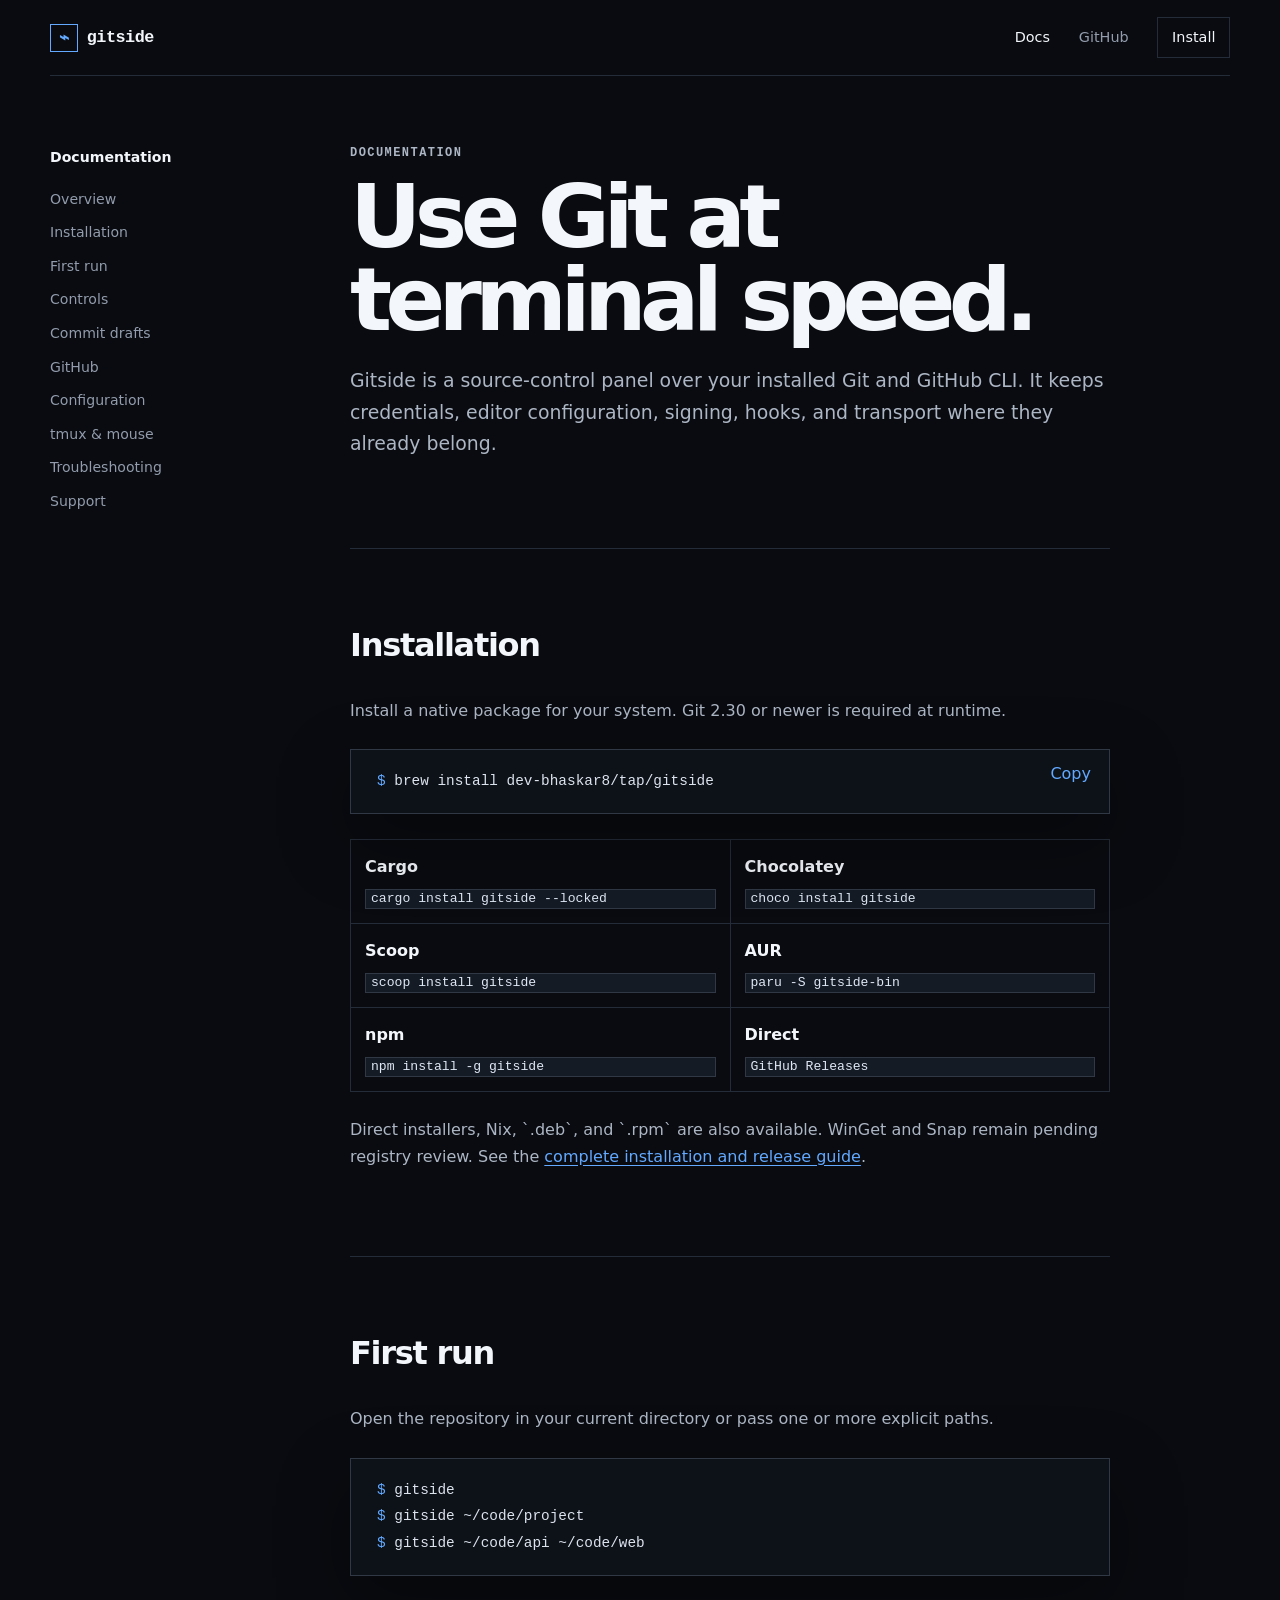
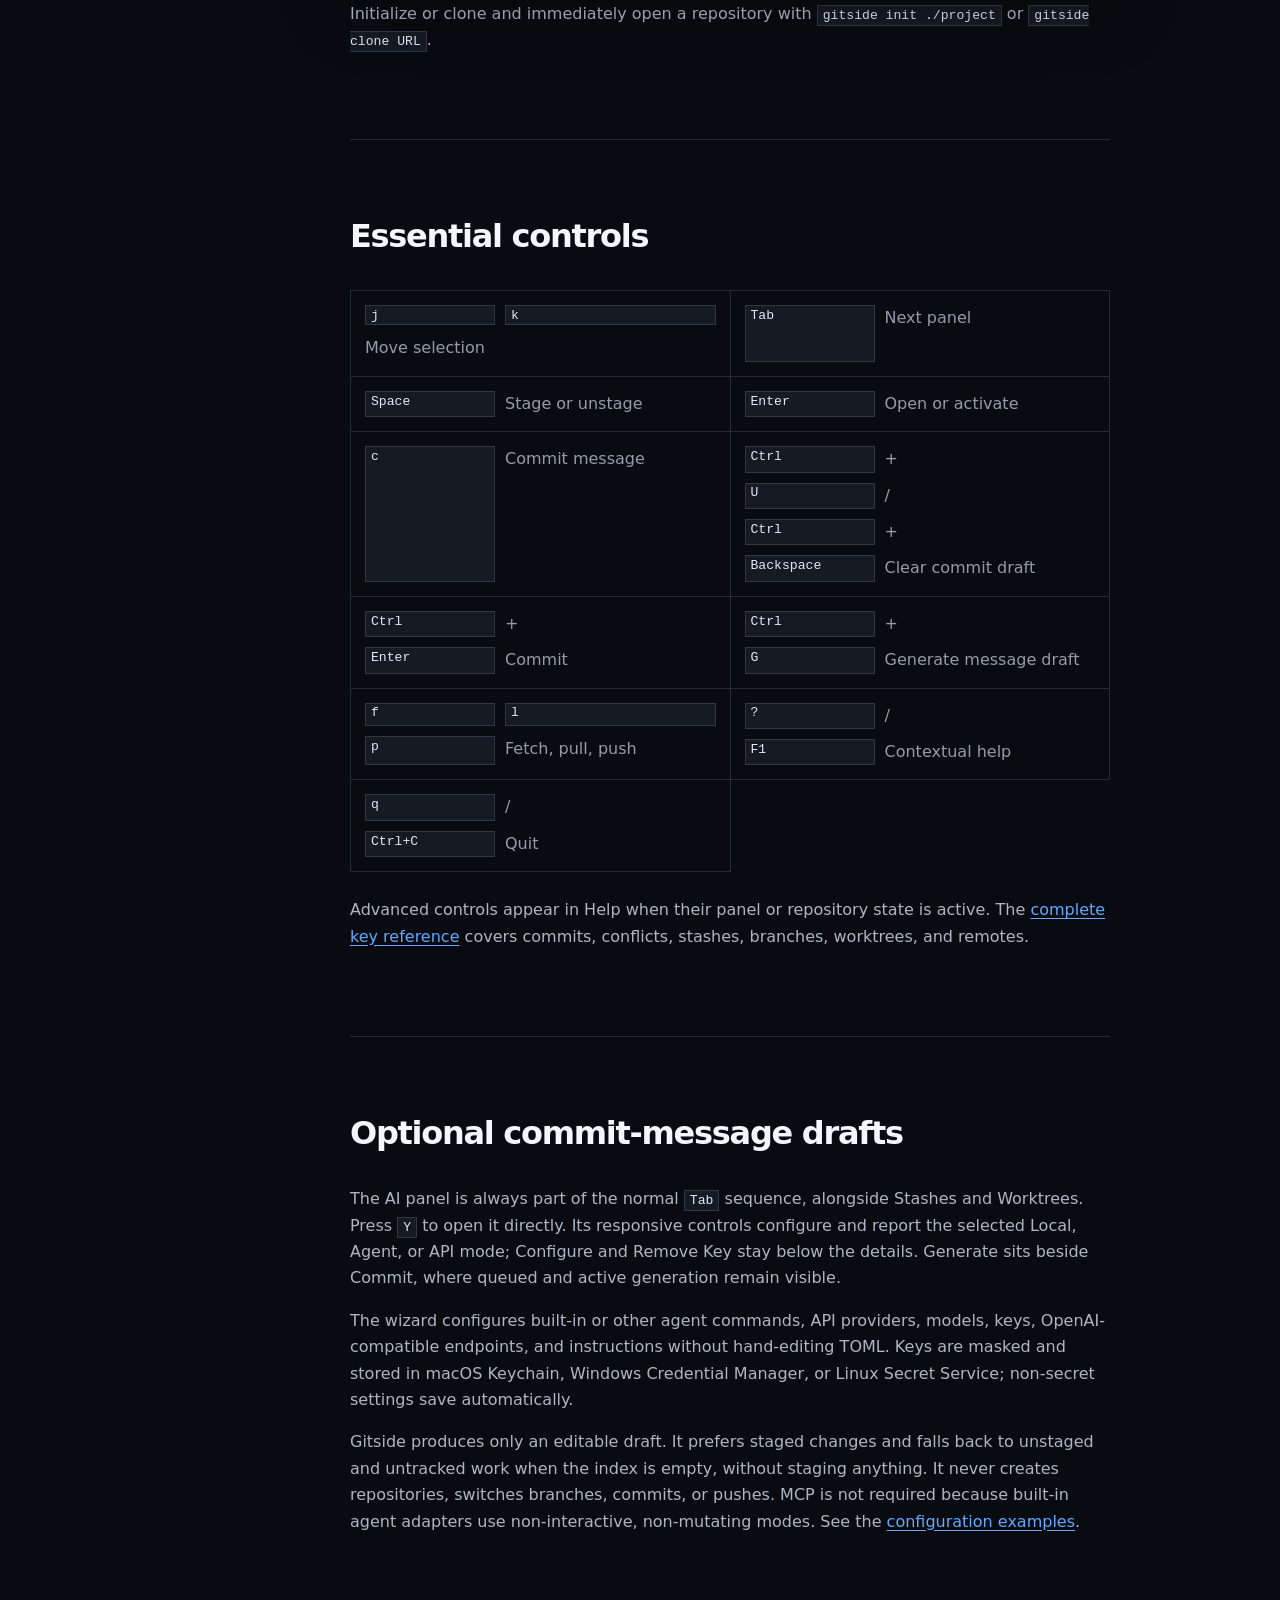
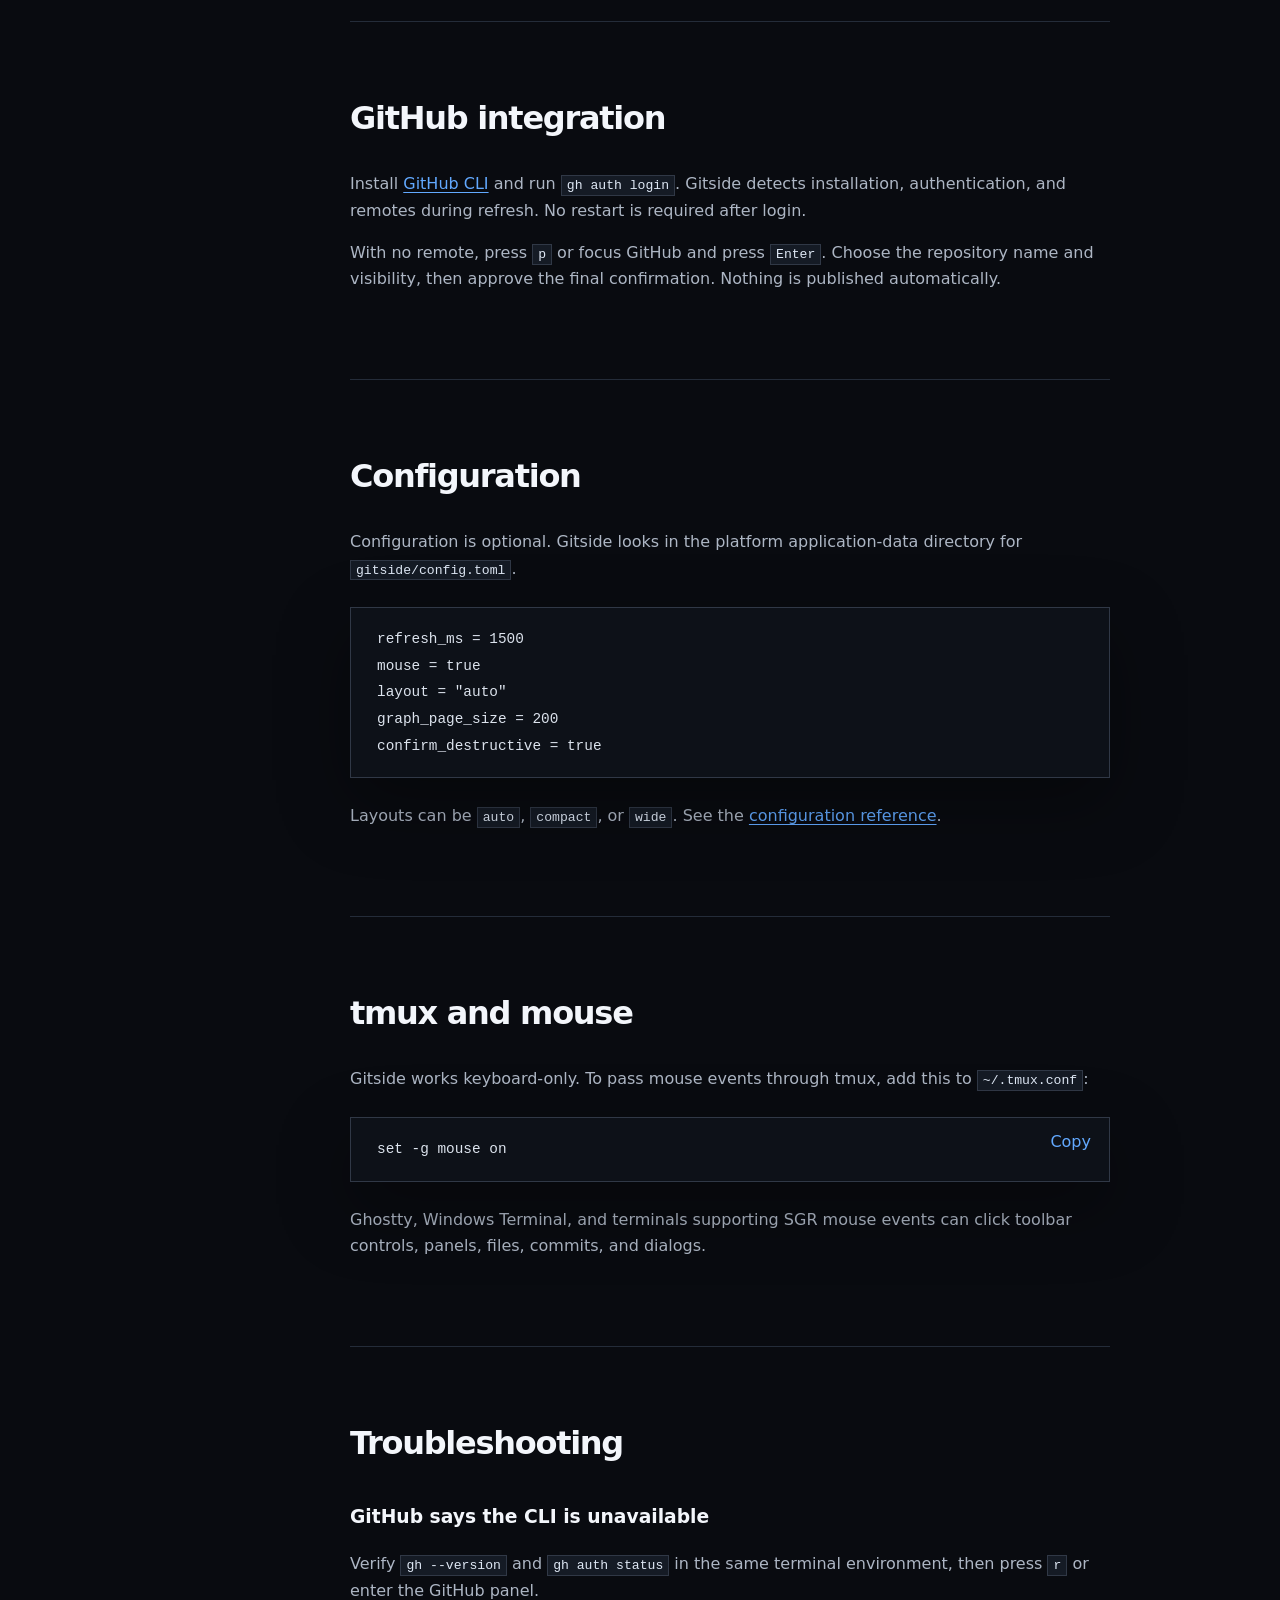
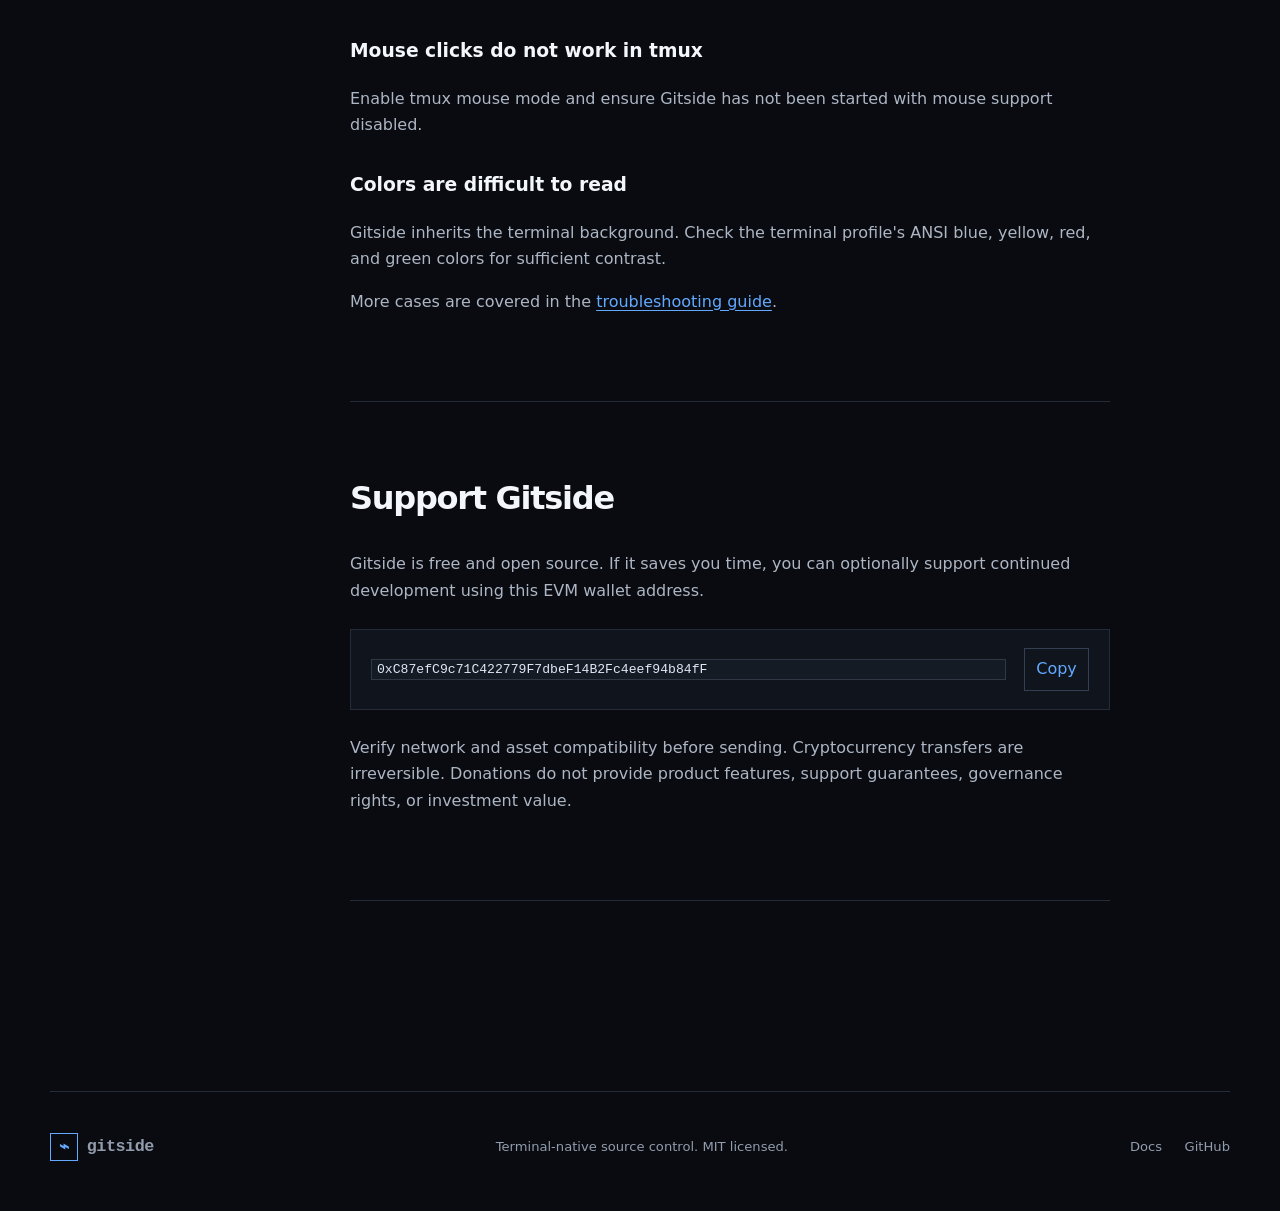
==== site/docs/index.html @ 50fe433f "Harden Git workflows and refresh showcase" ====
<!doctype html>
<html lang="en">
  <head>
    <meta charset="utf-8" />
    <meta name="viewport" content="width=device-width, initial-scale=1" />
    <meta name="theme-color" content="#090b10" />
    <meta name="description" content="Install, configure, and use Gitside." />
    <title>Documentation · Gitside</title>
    <link rel="stylesheet" href="../styles.css" />
    <script src="../script.js" defer></script>
  </head>
  <body class="docs-body">
    <a class="skip-link" href="#docs-main">Skip to content</a>
    <header class="site-header"><a class="brand" href="../"><span class="brand-mark">⌁</span> gitside</a><nav aria-label="Main navigation"><a aria-current="page" href="./">Docs</a><a href="https://github.com/dev-bhaskar8/gitside">GitHub</a><a class="nav-cta" href="#install">Install</a></nav></header>
    <div class="docs-layout section-shell">
      <aside aria-label="Documentation navigation">
        <strong>Documentation</strong>
        <a href="#overview">Overview</a><a href="#install">Installation</a><a href="#start">First run</a><a href="#controls">Controls</a><a href="#ai">Commit drafts</a><a href="#github">GitHub</a><a href="#configuration">Configuration</a><a href="#tmux">tmux &amp; mouse</a><a href="#troubleshooting">Troubleshooting</a><a href="#support">Support</a>
      </aside>
      <main id="docs-main" class="docs-content">
        <section id="overview"><p class="kicker">Documentation</p><h1>Use Git at terminal speed.</h1><p class="lead">Gitside is a source-control panel over your installed Git and GitHub CLI. It keeps credentials, editor configuration, signing, hooks, and transport where they already belong.</p></section>
        <section id="install"><h2>Installation</h2><p>Install a native package for your system. Git 2.30 or newer is required at runtime.</p><div class="code-block"><button class="copy" data-copy="brew install dev-bhaskar8/tap/gitside" aria-label="Copy Homebrew command">Copy</button><pre><code><span>$</span> brew install dev-bhaskar8/tap/gitside</code></pre></div><div class="package-list"><div><strong>Cargo</strong><code>cargo install gitside --locked</code></div><div><strong>Chocolatey</strong><code>choco install gitside</code></div><div><strong>Scoop</strong><code>scoop install gitside</code></div><div><strong>AUR</strong><code>paru -S gitside-bin</code></div><div><strong>npm</strong><code>npm install -g gitside</code></div><div><strong>Direct</strong><code>GitHub Releases</code></div></div><p>Direct installers, Nix, `.deb`, and `.rpm` are also available. WinGet and Snap remain pending registry review. See the <a href="https://github.com/dev-bhaskar8/gitside/blob/main/docs/distribution.md">complete installation and release guide</a>.</p></section>
        <section id="start"><h2>First run</h2><p>Open the repository in your current directory or pass one or more explicit paths.</p><div class="code-block"><pre><code><span>$</span> gitside
<span>$</span> gitside ~/code/project
<span>$</span> gitside ~/code/api ~/code/web</code></pre></div><p>Initialize or clone and immediately open a repository with <code>gitside init ./project</code> or <code>gitside clone URL</code>.</p></section>
        <section id="controls"><h2>Essential controls</h2><div class="docs-table"><div><kbd>j</kbd> <kbd>k</kbd><span>Move selection</span></div><div><kbd>Tab</kbd><span>Next panel</span></div><div><kbd>Space</kbd><span>Stage or unstage</span></div><div><kbd>Enter</kbd><span>Open or activate</span></div><div><kbd>c</kbd><span>Commit message</span></div><div><kbd>Ctrl</kbd> + <kbd>U</kbd> / <kbd>Ctrl</kbd> + <kbd>Backspace</kbd><span>Clear commit draft</span></div><div><kbd>Ctrl</kbd> + <kbd>Enter</kbd><span>Commit</span></div><div><kbd>Ctrl</kbd> + <kbd>G</kbd><span>Generate message draft</span></div><div><kbd>f</kbd> <kbd>l</kbd> <kbd>p</kbd><span>Fetch, pull, push</span></div><div><kbd>?</kbd> / <kbd>F1</kbd><span>Contextual help</span></div><div><kbd>q</kbd> / <kbd>Ctrl+C</kbd><span>Quit</span></div></div><p>Advanced controls appear in Help when their panel or repository state is active. The <a href="https://github.com/dev-bhaskar8/gitside/blob/main/docs/controls.md">complete key reference</a> covers commits, conflicts, stashes, branches, worktrees, and remotes.</p></section>
        <section id="ai"><h2>Optional commit-message drafts</h2><p>The AI panel is always part of the normal <kbd>Tab</kbd> sequence, alongside Stashes and Worktrees. Press <kbd>Y</kbd> to open it directly. Its responsive controls configure and report the selected Local, Agent, or API mode; Configure and Remove Key stay below the details. Generate sits beside Commit, where queued and active generation remain visible.</p><p>The wizard configures built-in or other agent commands, API providers, models, keys, OpenAI-compatible endpoints, and instructions without hand-editing TOML. Keys are masked and stored in macOS Keychain, Windows Credential Manager, or Linux Secret Service; non-secret settings save automatically.</p><p>Gitside produces only an editable draft. It prefers staged changes and falls back to unstaged and untracked work when the index is empty, without staging anything. It never creates repositories, switches branches, commits, or pushes. MCP is not required because built-in agent adapters use non-interactive, non-mutating modes. See the <a href="https://github.com/dev-bhaskar8/gitside/blob/main/docs/configuration.md#commit-message-generation">configuration examples</a>.</p></section>
        <section id="github"><h2>GitHub integration</h2><p>Install <a href="https://cli.github.com/">GitHub CLI</a> and run <code>gh auth login</code>. Gitside detects installation, authentication, and remotes during refresh. No restart is required after login.</p><p>With no remote, press <kbd>p</kbd> or focus GitHub and press <kbd>Enter</kbd>. Choose the repository name and visibility, then approve the final confirmation. Nothing is published automatically.</p></section>
        <section id="configuration"><h2>Configuration</h2><p>Configuration is optional. Gitside looks in the platform application-data directory for <code>gitside/config.toml</code>.</p><div class="code-block"><pre><code>refresh_ms = 1500
mouse = true
layout = "auto"
graph_page_size = 200
confirm_destructive = true</code></pre></div><p>Layouts can be <code>auto</code>, <code>compact</code>, or <code>wide</code>. See the <a href="https://github.com/dev-bhaskar8/gitside/blob/main/docs/configuration.md">configuration reference</a>.</p></section>
        <section id="tmux"><h2>tmux and mouse</h2><p>Gitside works keyboard-only. To pass mouse events through tmux, add this to <code>~/.tmux.conf</code>:</p><div class="code-block"><button class="copy" data-copy="set -g mouse on">Copy</button><pre><code>set -g mouse on</code></pre></div><p>Ghostty, Windows Terminal, and terminals supporting SGR mouse events can click toolbar controls, panels, files, commits, and dialogs.</p></section>
        <section id="troubleshooting"><h2>Troubleshooting</h2><h3>GitHub says the CLI is unavailable</h3><p>Verify <code>gh --version</code> and <code>gh auth status</code> in the same terminal environment, then press <kbd>r</kbd> or enter the GitHub panel.</p><h3>Mouse clicks do not work in tmux</h3><p>Enable tmux mouse mode and ensure Gitside has not been started with mouse support disabled.</p><h3>Colors are difficult to read</h3><p>Gitside inherits the terminal background. Check the terminal profile's ANSI blue, yellow, red, and green colors for sufficient contrast.</p><p>More cases are covered in the <a href="https://github.com/dev-bhaskar8/gitside/blob/main/docs/troubleshooting.md">troubleshooting guide</a>.</p></section>
        <section id="support"><h2>Support Gitside</h2><p>Gitside is free and open source. If it saves you time, you can optionally support continued development using this EVM wallet address.</p><div class="support-card docs-support"><code>0xC87efC9c71C422779F7dbeF14B2Fc4eef94b84fF</code><button class="copy" data-copy="0xC87efC9c71C422779F7dbeF14B2Fc4eef94b84fF" aria-label="Copy EVM donation address">Copy</button></div><p>Verify network and asset compatibility before sending. Cryptocurrency transfers are irreversible. Donations do not provide product features, support guarantees, governance rights, or investment value.</p></section>
      </main>
    </div>
    <footer><a class="brand" href="../"><span class="brand-mark">⌁</span> gitside</a><p>Terminal-native source control. MIT licensed.</p><div><a href="./">Docs</a><a href="https://github.com/dev-bhaskar8/gitside">GitHub</a></div></footer>
  </body>
</html>
---- site/styles.css ----
:root {
  color-scheme: dark;
  --bg: #090b10;
  --surface: #10141c;
  --surface-2: #151b25;
  --line: #242c39;
  --text: #f3f6fb;
  --muted: #929cac;
  --blue: #62a9ff;
  --cyan: #6ee7dc;
  --orange: #ffb86b;
  --green: #79d991;
  --mono: "SFMono-Regular", Consolas, "Liberation Mono", Menlo, monospace;
  --sans: Inter, ui-sans-serif, system-ui, -apple-system, BlinkMacSystemFont, "Segoe UI", sans-serif;
}

* { box-sizing: border-box; }
html { scroll-behavior: smooth; }
body { margin: 0; background: var(--bg); color: var(--text); font-family: var(--sans); font-size: 16px; line-height: 1.65; }
a { color: inherit; text-decoration: none; }
button { font: inherit; }
.skip-link { position: fixed; left: 1rem; top: -5rem; z-index: 20; padding: .65rem 1rem; background: var(--text); color: var(--bg); }
.skip-link:focus { top: 1rem; }
.section-shell, .site-header, footer { width: min(1180px, calc(100% - 40px)); margin-inline: auto; }
.site-header { height: 76px; display: flex; align-items: center; justify-content: space-between; border-bottom: 1px solid var(--line); }
.brand { display: inline-flex; align-items: center; gap: .55rem; font: 700 1.05rem var(--mono); letter-spacing: -.03em; }
.brand-mark { display: grid; width: 28px; height: 28px; place-items: center; border: 1px solid var(--blue); color: var(--blue); }
nav { display: flex; align-items: center; gap: 1.8rem; font-size: .9rem; color: var(--muted); }
nav a:hover, nav a[aria-current="page"] { color: var(--text); }
.nav-cta { padding: .45rem .85rem; border: 1px solid var(--line); color: var(--text); }
.hero { padding: 108px 0 70px; text-align: center; }
.eyebrow, .kicker { color: var(--blue); font: 700 .75rem var(--mono); letter-spacing: .12em; text-transform: uppercase; }
.eyebrow { display: inline-flex; align-items: center; gap: .7rem; }
.eyebrow span { width: 28px; height: 1px; background: var(--blue); }
h1, h2, h3, p { margin-top: 0; }
h1 { margin: 24px auto 25px; font-size: clamp(3.2rem, 8vw, 7.35rem); line-height: .94; letter-spacing: -.075em; max-width: 1000px; }
h1 em { color: var(--blue); font-style: normal; }
.hero-copy { max-width: 690px; margin: 0 auto; color: var(--muted); font-size: clamp(1.05rem, 2vw, 1.25rem); }
.hero-actions { display: flex; justify-content: center; flex-wrap: wrap; gap: .8rem; margin-top: 35px; }
.button { display: inline-flex; align-items: center; justify-content: center; min-height: 48px; padding: .7rem 1.25rem; border: 1px solid var(--line); font-weight: 700; font-size: .9rem; transition: transform .16s ease, border-color .16s ease; }
.button:hover { transform: translateY(-2px); border-color: var(--blue); }
.button.primary { background: var(--blue); border-color: var(--blue); color: #07101b; }
.button.secondary { background: var(--surface); }
.product-shot{max-width:1120px;margin:72px auto 0}.product-shot img{display:block;width:100%;height:auto;border:1px solid #303a49;border-radius:12px;box-shadow:0 45px 120px rgba(0,0,0,.48),0 0 0 1px rgba(98,169,255,.06)}.product-shot figcaption{margin-top:13px;color:var(--muted);font:.72rem var(--mono);letter-spacing:.04em}
.proof-strip { border-block: 1px solid var(--line); min-height: 92px; display: flex; align-items: center; justify-content: center; gap: clamp(1rem, 6vw, 5.5rem); color: var(--muted); font: .75rem var(--mono); text-transform: uppercase; letter-spacing: .08em; }.proof-strip span::before{content:"+";color:var(--blue);margin-right:.5rem}
.feature-intro { padding: 125px 0 60px; display: grid; grid-template-columns: 1.2fr .8fr; gap: 10%; align-items: end; }.feature-intro h2,.install h2,.final-cta h2{font-size:clamp(2.5rem,5vw,4.5rem);line-height:1.02;letter-spacing:-.055em;margin:.7rem 0 0}.feature-intro>p{color:var(--muted);font-size:1.1rem;margin-bottom:.5rem}
.feature-grid { display:grid;grid-template-columns:repeat(3,1fr);border-top:1px solid var(--line);border-left:1px solid var(--line);margin-bottom:130px}.feature-grid article{min-height:270px;padding:30px;border-right:1px solid var(--line);border-bottom:1px solid var(--line);background:linear-gradient(145deg,rgba(255,255,255,.015),transparent)}.feature-number{color:#5e6877;font: .75rem var(--mono)}.feature-grid h3{font-size:1.25rem;margin:65px 0 10px}.feature-grid p{color:var(--muted);font-size:.95rem}
.install { display:grid;grid-template-columns:.85fr 1.15fr;gap:8%;align-items:center;padding:100px 0 130px;border-top:1px solid var(--line)}.install>div>p:not(.kicker){color:var(--muted);margin-top:20px}.text-link{display:inline-block;margin-top:10px;color:var(--blue);font-weight:700;font-size:.9rem}.install-card,.code-block{position:relative;background:#0d1118;border:1px solid #303846;box-shadow:0 25px 70px rgba(0,0,0,.35)}.install-card-top{display:flex;justify-content:space-between;padding:10px 15px;border-top:1px solid #252d39;border-bottom:1px solid #252d39;color:var(--muted);font:.72rem var(--mono)}.install-card-top:first-child{border-top:0}.copy{background:transparent;border:0;color:var(--blue);cursor:pointer}.install-card pre,.code-block pre{margin:0;padding:18px 26px;overflow:auto;color:#dce3ed;font:clamp(.7rem,1.4vw,.9rem)/1.85 var(--mono)}pre span{color:var(--blue)}
.final-cta { padding:120px 0;text-align:center;border-top:1px solid var(--line)}.final-cta h2{font-size:clamp(3rem,7vw,6.6rem)}
.support-card{max-width:820px;margin:55px auto 0;padding:18px 20px;display:grid;grid-template-columns:1fr auto auto;gap:18px;align-items:center;border:1px solid var(--line);background:var(--surface);text-align:left}.support-card div{display:flex;flex-direction:column}.support-card div span{font-weight:700}.support-card small{color:var(--muted)}.support-card code{font:clamp(.62rem,1.15vw,.78rem) var(--mono);color:var(--cyan);overflow-wrap:anywhere}.support-card .copy{border:1px solid #344052;padding:.45rem .7rem}.docs-support{margin:25px 0;grid-template-columns:1fr auto}.docs-support code{font-size:.78rem}
footer { min-height:110px;border-top:1px solid var(--line);display:flex;align-items:center;justify-content:space-between;color:var(--muted);font-size:.82rem}footer p{margin:0}footer div{display:flex;gap:1.4rem}
.docs-layout{display:grid;grid-template-columns:220px minmax(0,760px);gap:80px;padding:70px 0 120px}.docs-layout aside{position:sticky;top:25px;height:max-content;display:flex;flex-direction:column;gap:.65rem;color:var(--muted);font-size:.88rem}.docs-layout aside strong{color:var(--text);margin-bottom:.5rem}.docs-layout aside a:hover{color:var(--blue)}.docs-content section{scroll-margin-top:25px;padding:0 0 70px;margin-bottom:70px;border-bottom:1px solid var(--line)}.docs-content h1{font-size:clamp(3rem,7vw,5.5rem);text-align:left;margin:16px 0 24px}.docs-content h2{font-size:2rem;letter-spacing:-.04em}.docs-content h3{margin-top:2rem}.docs-content p{color:#adb6c4}.docs-content .lead{font-size:1.18rem}.docs-content a{color:var(--blue);text-decoration:underline;text-underline-offset:3px}.docs-content code:not(pre code),kbd{font: .82em var(--mono);background:var(--surface-2);border:1px solid #303846;padding:.14em .38em;color:#dfe8f5}.code-block{margin:25px 0}.code-block .copy{position:absolute;right:12px;top:10px}.docs-table{display:grid;grid-template-columns:1fr 1fr;border-top:1px solid var(--line);border-left:1px solid var(--line);margin:25px 0}.docs-table div{display:grid;grid-template-columns:130px 1fr;gap:10px;padding:14px;border-right:1px solid var(--line);border-bottom:1px solid var(--line);color:var(--muted)}.package-list{display:grid;grid-template-columns:1fr 1fr;border-top:1px solid var(--line);border-left:1px solid var(--line);margin:25px 0}.package-list div{display:flex;flex-direction:column;gap:8px;padding:14px;border-right:1px solid var(--line);border-bottom:1px solid var(--line)}.package-list code{overflow-wrap:anywhere}
@media(max-width:800px){.section-shell,.site-header,footer{width:min(100% - 28px,1180px)}nav{gap:1rem}nav a:not(.nav-cta){display:none}.hero{padding-top:75px}.product-shot{margin-top:52px}.feature-intro,.install{grid-template-columns:1fr;gap:35px}.feature-grid{grid-template-columns:1fr 1fr}.feature-grid article{min-height:230px}.docs-layout{grid-template-columns:1fr;padding-top:35px}.docs-layout aside{position:static;display:grid;grid-template-columns:repeat(2,1fr);border-bottom:1px solid var(--line);padding-bottom:30px}.docs-layout aside strong{grid-column:1/-1}.docs-table{grid-template-columns:1fr}footer p{display:none}}
@media(max-width:540px){.hero{padding-top:60px}h1{font-size:3.25rem}.hero-copy br{display:none}.product-shot figcaption{font-size:.62rem}.proof-strip{display:grid;grid-template-columns:1fr 1fr;padding:22px 28px;gap:12px}.feature-grid{grid-template-columns:1fr}.feature-grid article{min-height:210px}.feature-grid h3{margin-top:40px}.install{padding-block:80px}.install-card pre{padding:16px;font-size:.64rem}.final-cta{padding-block:90px}.support-card,.docs-support{grid-template-columns:1fr;text-align:center}.support-card div{align-items:center}.support-card .copy{justify-self:center}footer{min-height:150px;align-items:flex-start;padding-block:35px;flex-direction:column}.docs-content h1{font-size:3rem}.docs-table div{grid-template-columns:110px 1fr}.package-list{grid-template-columns:1fr}}
@media(prefers-reduced-motion:reduce){html{scroll-behavior:auto}.button{transition:none}}
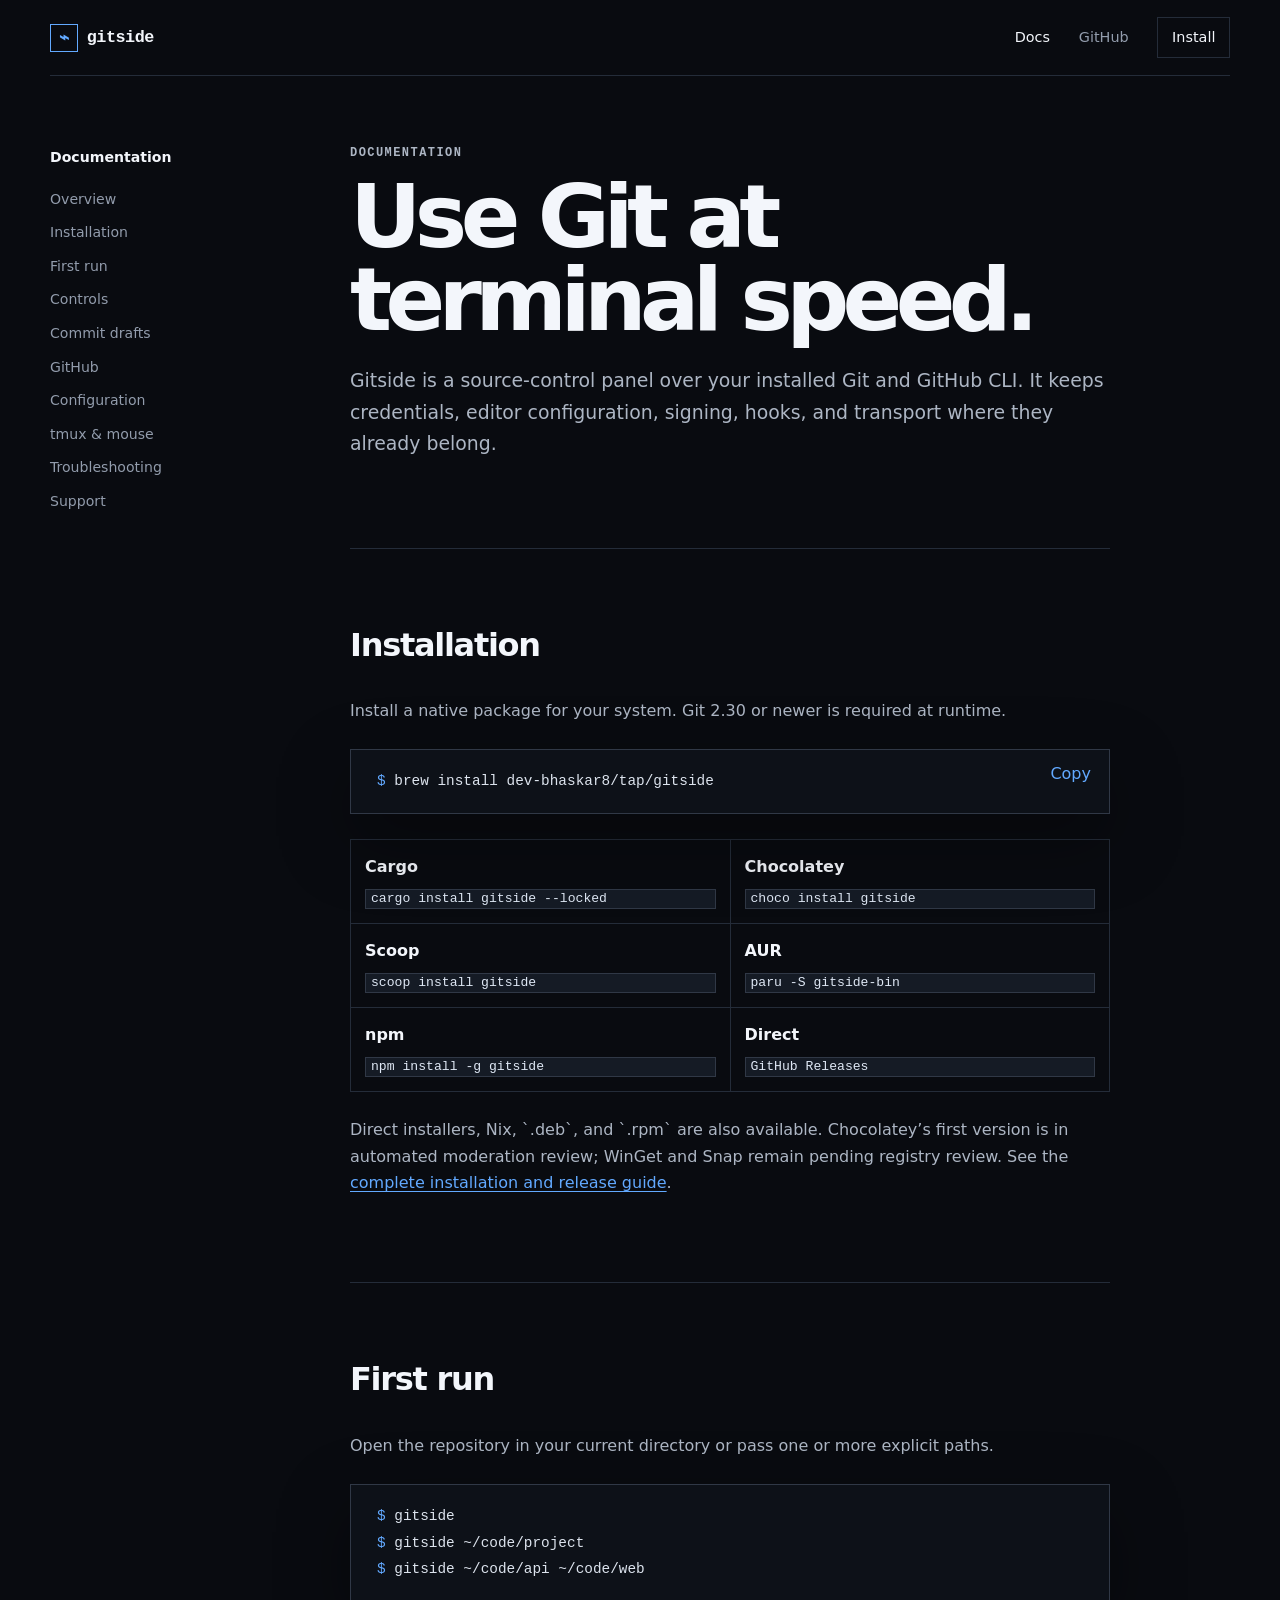
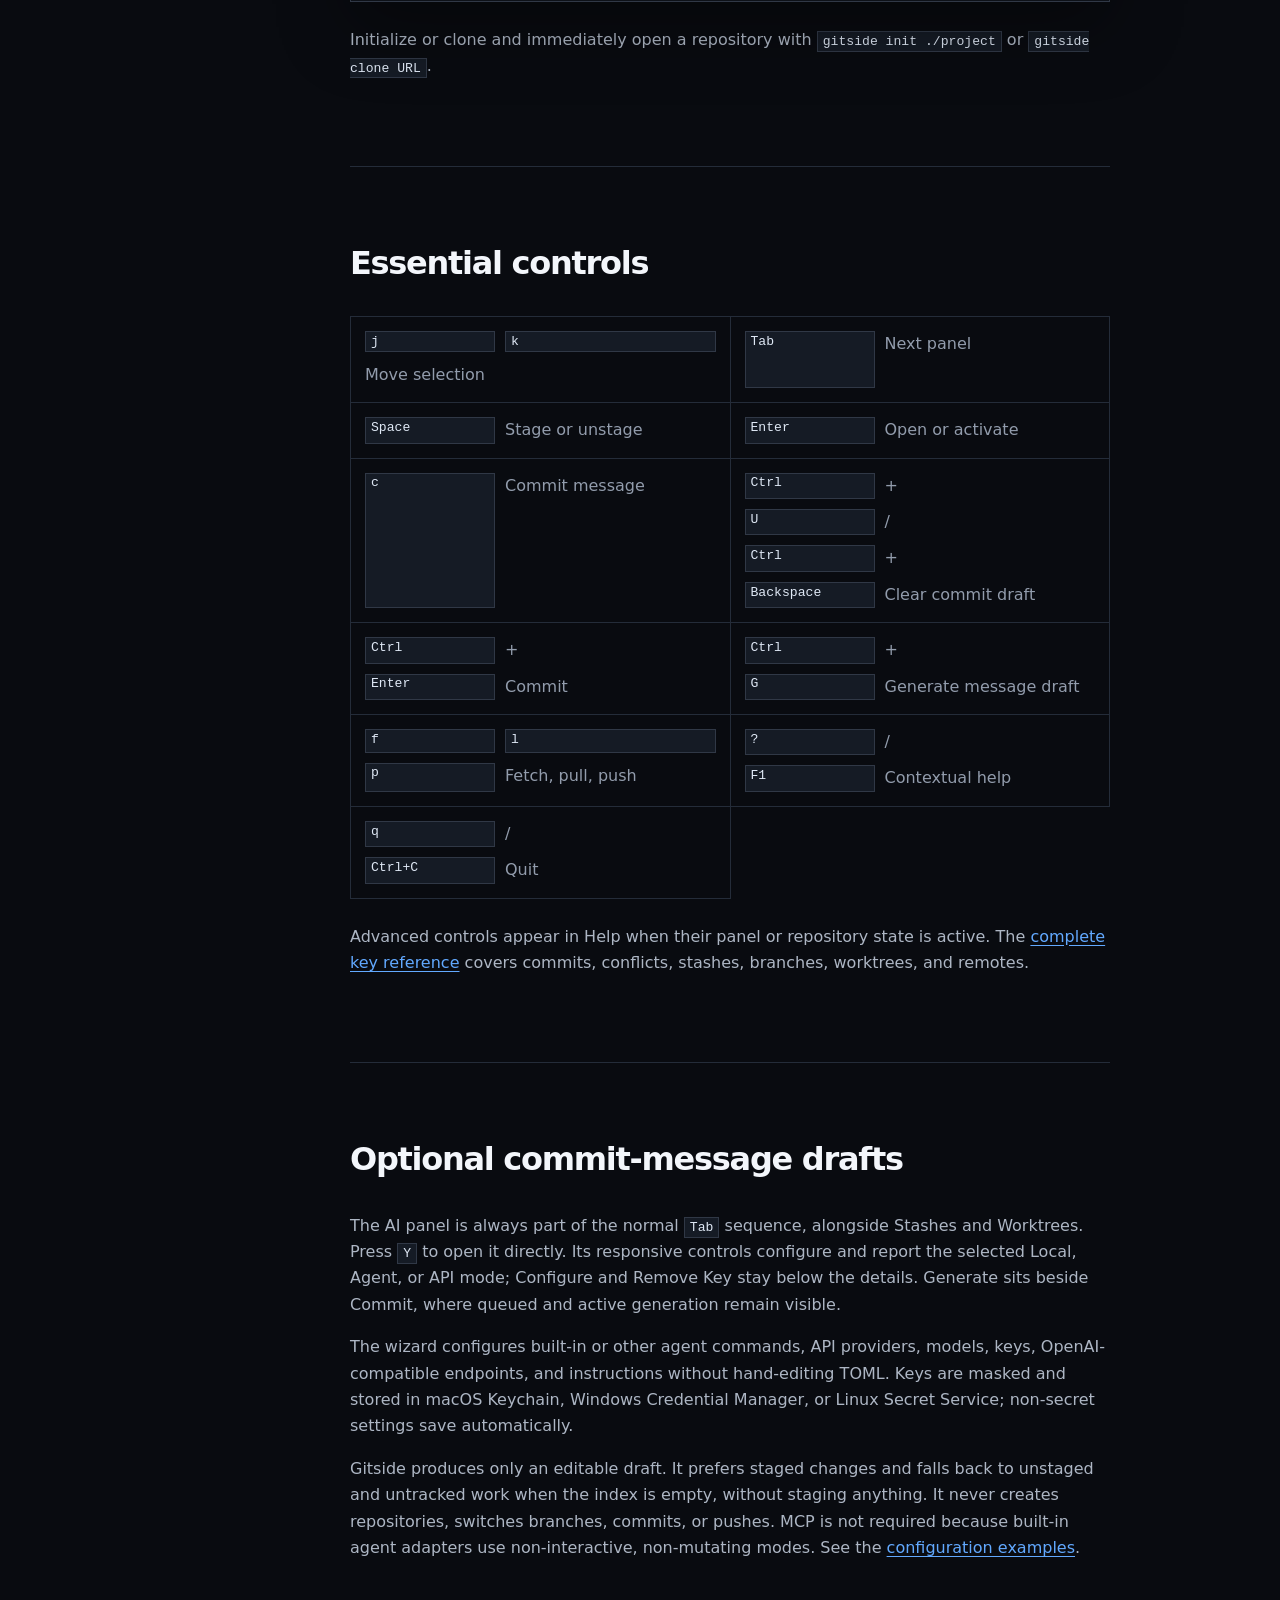
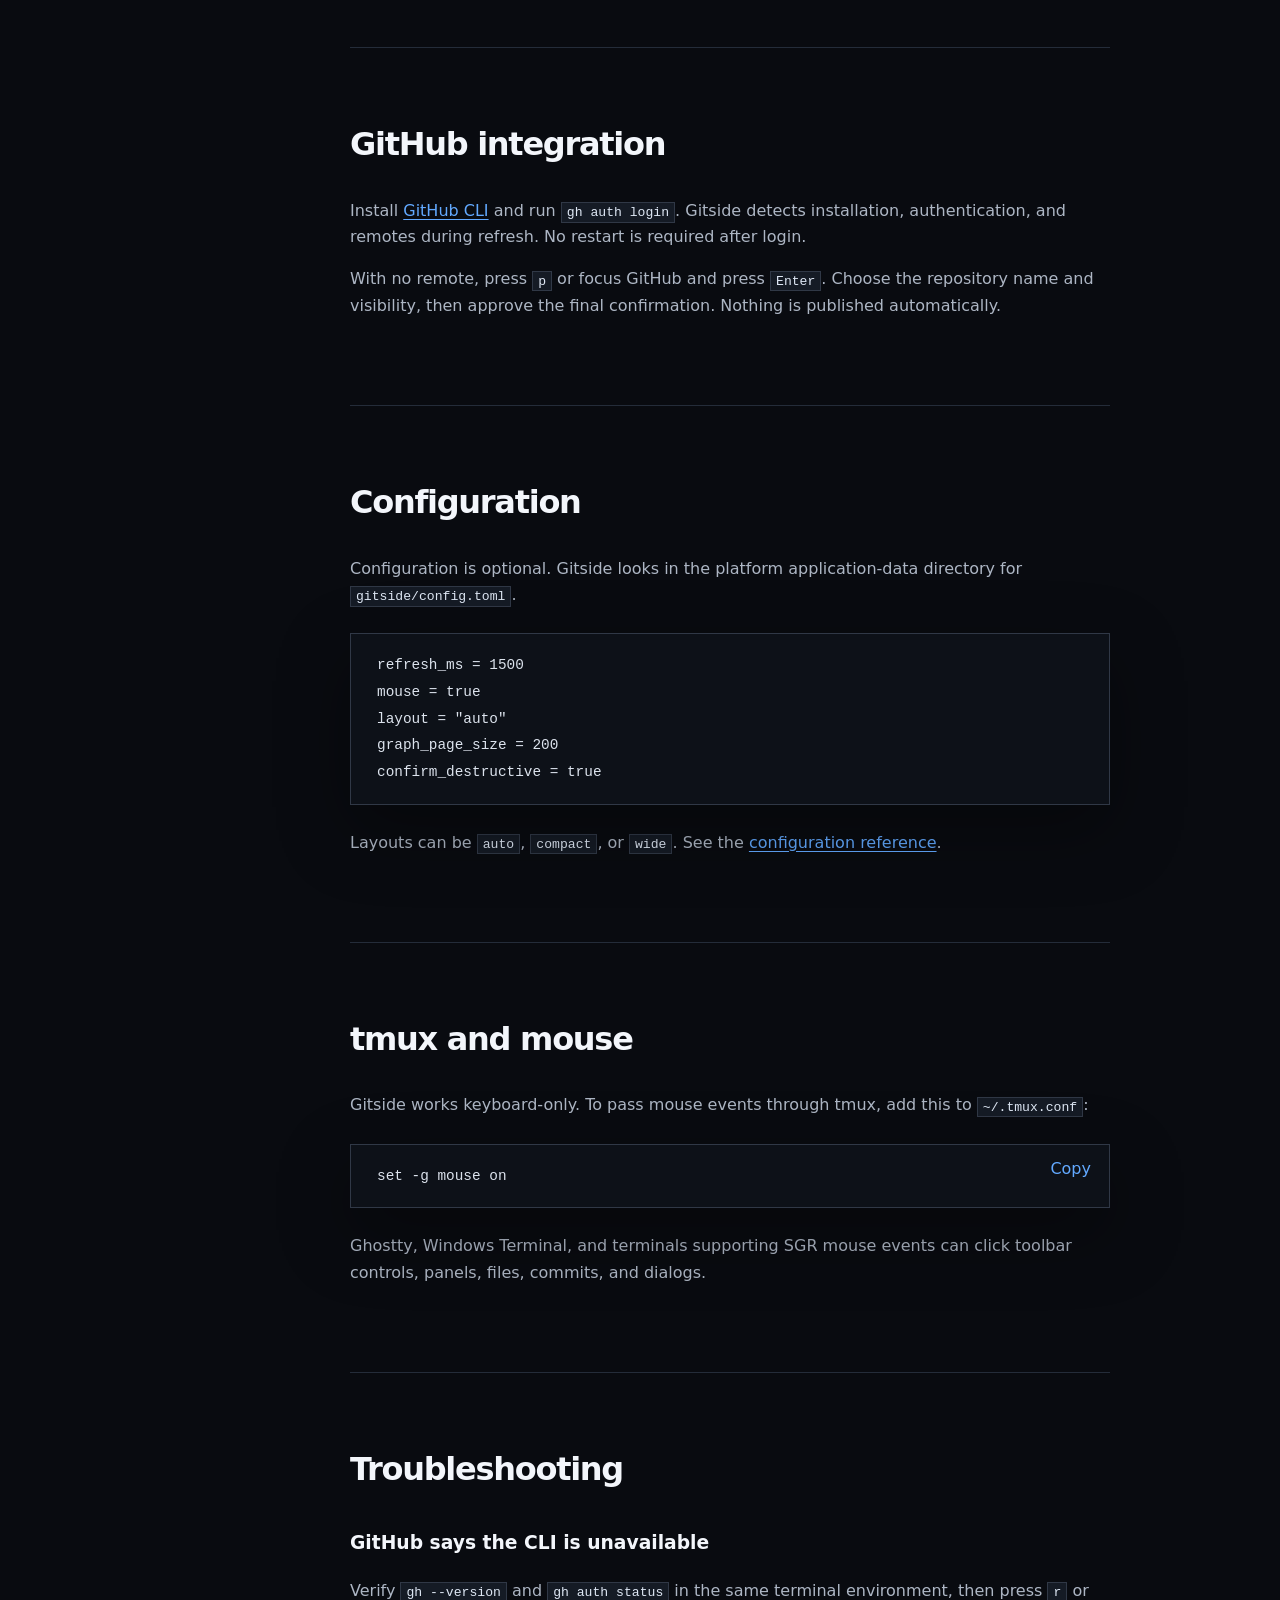
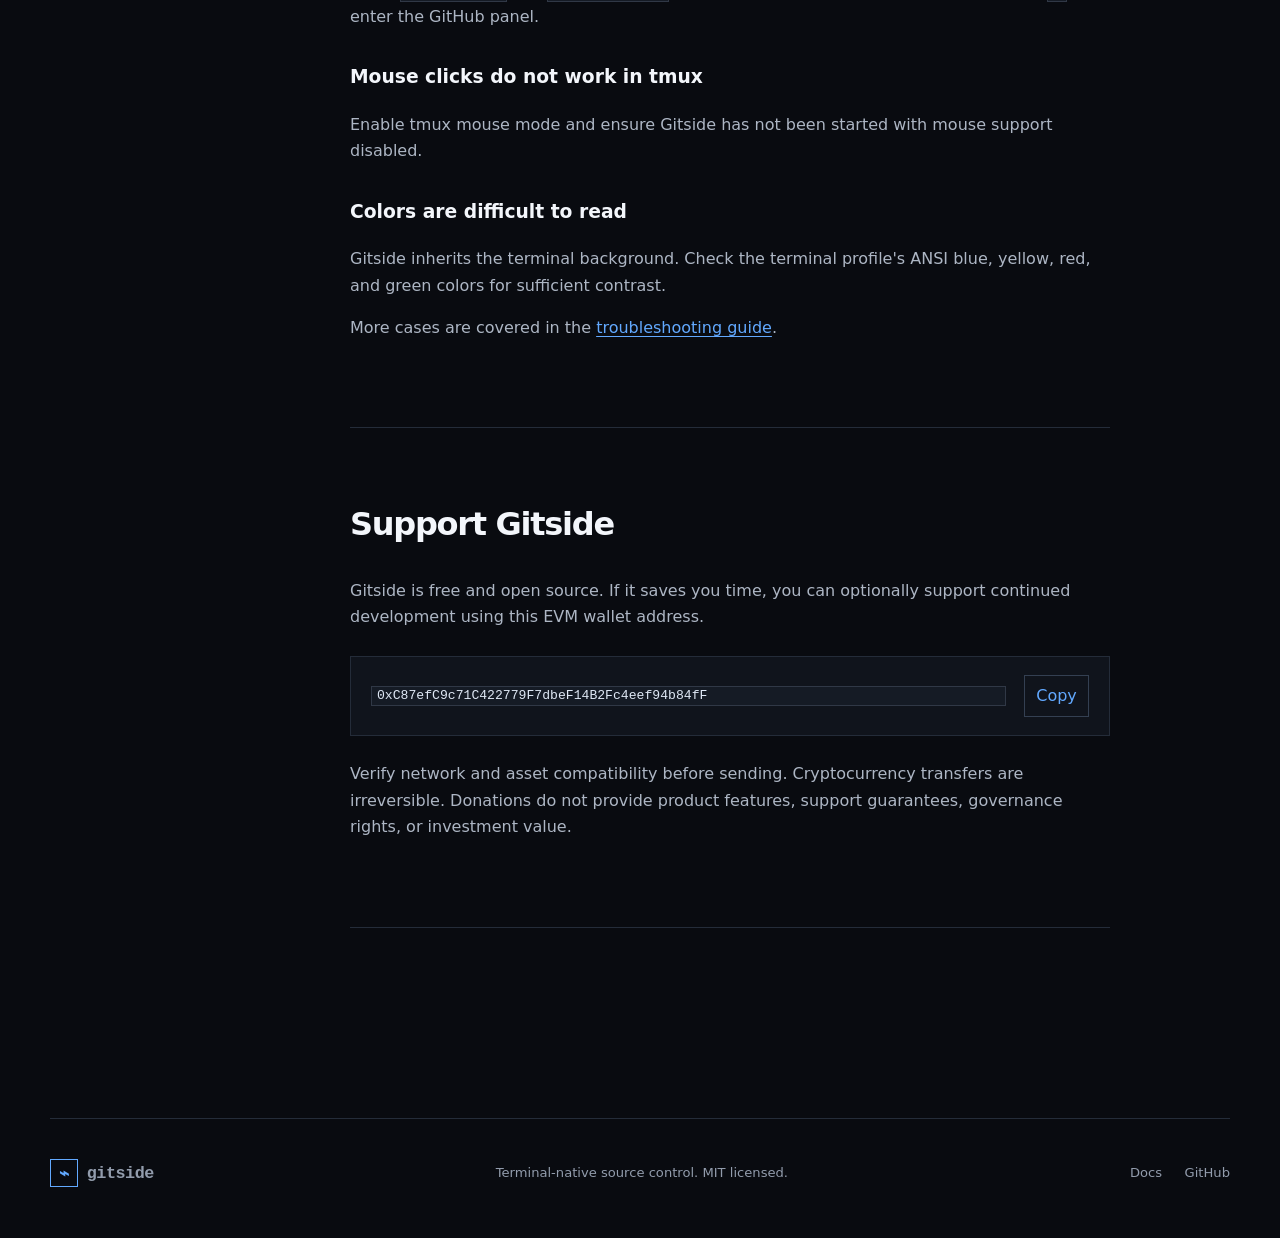
==== commit bf76f813: "Document Chocolatey moderation status" ====
--- a/site/docs/index.html
+++ b/site/docs/index.html
@@ -19,7 +19,7 @@
       </aside>
       <main id="docs-main" class="docs-content">
         <section id="overview"><p class="kicker">Documentation</p><h1>Use Git at terminal speed.</h1><p class="lead">Gitside is a source-control panel over your installed Git and GitHub CLI. It keeps credentials, editor configuration, signing, hooks, and transport where they already belong.</p></section>
-        <section id="install"><h2>Installation</h2><p>Install a native package for your system. Git 2.30 or newer is required at runtime.</p><div class="code-block"><button class="copy" data-copy="brew install dev-bhaskar8/tap/gitside" aria-label="Copy Homebrew command">Copy</button><pre><code><span>$</span> brew install dev-bhaskar8/tap/gitside</code></pre></div><div class="package-list"><div><strong>Cargo</strong><code>cargo install gitside --locked</code></div><div><strong>Chocolatey</strong><code>choco install gitside</code></div><div><strong>Scoop</strong><code>scoop install gitside</code></div><div><strong>AUR</strong><code>paru -S gitside-bin</code></div><div><strong>npm</strong><code>npm install -g gitside</code></div><div><strong>Direct</strong><code>GitHub Releases</code></div></div><p>Direct installers, Nix, `.deb`, and `.rpm` are also available. WinGet and Snap remain pending registry review. See the <a href="https://github.com/dev-bhaskar8/gitside/blob/main/docs/distribution.md">complete installation and release guide</a>.</p></section>
+        <section id="install"><h2>Installation</h2><p>Install a native package for your system. Git 2.30 or newer is required at runtime.</p><div class="code-block"><button class="copy" data-copy="brew install dev-bhaskar8/tap/gitside" aria-label="Copy Homebrew command">Copy</button><pre><code><span>$</span> brew install dev-bhaskar8/tap/gitside</code></pre></div><div class="package-list"><div><strong>Cargo</strong><code>cargo install gitside --locked</code></div><div><strong>Chocolatey</strong><code>choco install gitside</code></div><div><strong>Scoop</strong><code>scoop install gitside</code></div><div><strong>AUR</strong><code>paru -S gitside-bin</code></div><div><strong>npm</strong><code>npm install -g gitside</code></div><div><strong>Direct</strong><code>GitHub Releases</code></div></div><p>Direct installers, Nix, `.deb`, and `.rpm` are also available. Chocolatey’s first version is in automated moderation review; WinGet and Snap remain pending registry review. See the <a href="https://github.com/dev-bhaskar8/gitside/blob/main/docs/distribution.md">complete installation and release guide</a>.</p></section>
         <section id="start"><h2>First run</h2><p>Open the repository in your current directory or pass one or more explicit paths.</p><div class="code-block"><pre><code><span>$</span> gitside
 <span>$</span> gitside ~/code/project
 <span>$</span> gitside ~/code/api ~/code/web</code></pre></div><p>Initialize or clone and immediately open a repository with <code>gitside init ./project</code> or <code>gitside clone URL</code>.</p></section>
--- a/site/styles.css
+++ b/site/styles.css
@@ -45,11 +45,12 @@
 .proof-strip { border-block: 1px solid var(--line); min-height: 92px; display: flex; align-items: center; justify-content: center; gap: clamp(1rem, 6vw, 5.5rem); color: var(--muted); font: .75rem var(--mono); text-transform: uppercase; letter-spacing: .08em; }.proof-strip span::before{content:"+";color:var(--blue);margin-right:.5rem}
 .feature-intro { padding: 125px 0 60px; display: grid; grid-template-columns: 1.2fr .8fr; gap: 10%; align-items: end; }.feature-intro h2,.install h2,.final-cta h2{font-size:clamp(2.5rem,5vw,4.5rem);line-height:1.02;letter-spacing:-.055em;margin:.7rem 0 0}.feature-intro>p{color:var(--muted);font-size:1.1rem;margin-bottom:.5rem}
 .feature-grid { display:grid;grid-template-columns:repeat(3,1fr);border-top:1px solid var(--line);border-left:1px solid var(--line);margin-bottom:130px}.feature-grid article{min-height:270px;padding:30px;border-right:1px solid var(--line);border-bottom:1px solid var(--line);background:linear-gradient(145deg,rgba(255,255,255,.015),transparent)}.feature-number{color:#5e6877;font: .75rem var(--mono)}.feature-grid h3{font-size:1.25rem;margin:65px 0 10px}.feature-grid p{color:var(--muted);font-size:.95rem}
+.ai-callout{display:grid;grid-template-columns:1.05fr .95fr;gap:10%;align-items:end;padding:90px 0;border-top:1px solid var(--line);border-bottom:1px solid var(--line)}.ai-callout h2{font-size:clamp(2.5rem,5vw,4.5rem);line-height:1.02;letter-spacing:-.055em;margin:.7rem 0 0}.ai-callout>div:last-child{color:var(--muted);font-size:1.05rem}.ai-callout .text-link{margin-top:12px}
 .install { display:grid;grid-template-columns:.85fr 1.15fr;gap:8%;align-items:center;padding:100px 0 130px;border-top:1px solid var(--line)}.install>div>p:not(.kicker){color:var(--muted);margin-top:20px}.text-link{display:inline-block;margin-top:10px;color:var(--blue);font-weight:700;font-size:.9rem}.install-card,.code-block{position:relative;background:#0d1118;border:1px solid #303846;box-shadow:0 25px 70px rgba(0,0,0,.35)}.install-card-top{display:flex;justify-content:space-between;padding:10px 15px;border-top:1px solid #252d39;border-bottom:1px solid #252d39;color:var(--muted);font:.72rem var(--mono)}.install-card-top:first-child{border-top:0}.copy{background:transparent;border:0;color:var(--blue);cursor:pointer}.install-card pre,.code-block pre{margin:0;padding:18px 26px;overflow:auto;color:#dce3ed;font:clamp(.7rem,1.4vw,.9rem)/1.85 var(--mono)}pre span{color:var(--blue)}
 .final-cta { padding:120px 0;text-align:center;border-top:1px solid var(--line)}.final-cta h2{font-size:clamp(3rem,7vw,6.6rem)}
 .support-card{max-width:820px;margin:55px auto 0;padding:18px 20px;display:grid;grid-template-columns:1fr auto auto;gap:18px;align-items:center;border:1px solid var(--line);background:var(--surface);text-align:left}.support-card div{display:flex;flex-direction:column}.support-card div span{font-weight:700}.support-card small{color:var(--muted)}.support-card code{font:clamp(.62rem,1.15vw,.78rem) var(--mono);color:var(--cyan);overflow-wrap:anywhere}.support-card .copy{border:1px solid #344052;padding:.45rem .7rem}.docs-support{margin:25px 0;grid-template-columns:1fr auto}.docs-support code{font-size:.78rem}
 footer { min-height:110px;border-top:1px solid var(--line);display:flex;align-items:center;justify-content:space-between;color:var(--muted);font-size:.82rem}footer p{margin:0}footer div{display:flex;gap:1.4rem}
 .docs-layout{display:grid;grid-template-columns:220px minmax(0,760px);gap:80px;padding:70px 0 120px}.docs-layout aside{position:sticky;top:25px;height:max-content;display:flex;flex-direction:column;gap:.65rem;color:var(--muted);font-size:.88rem}.docs-layout aside strong{color:var(--text);margin-bottom:.5rem}.docs-layout aside a:hover{color:var(--blue)}.docs-content section{scroll-margin-top:25px;padding:0 0 70px;margin-bottom:70px;border-bottom:1px solid var(--line)}.docs-content h1{font-size:clamp(3rem,7vw,5.5rem);text-align:left;margin:16px 0 24px}.docs-content h2{font-size:2rem;letter-spacing:-.04em}.docs-content h3{margin-top:2rem}.docs-content p{color:#adb6c4}.docs-content .lead{font-size:1.18rem}.docs-content a{color:var(--blue);text-decoration:underline;text-underline-offset:3px}.docs-content code:not(pre code),kbd{font: .82em var(--mono);background:var(--surface-2);border:1px solid #303846;padding:.14em .38em;color:#dfe8f5}.code-block{margin:25px 0}.code-block .copy{position:absolute;right:12px;top:10px}.docs-table{display:grid;grid-template-columns:1fr 1fr;border-top:1px solid var(--line);border-left:1px solid var(--line);margin:25px 0}.docs-table div{display:grid;grid-template-columns:130px 1fr;gap:10px;padding:14px;border-right:1px solid var(--line);border-bottom:1px solid var(--line);color:var(--muted)}.package-list{display:grid;grid-template-columns:1fr 1fr;border-top:1px solid var(--line);border-left:1px solid var(--line);margin:25px 0}.package-list div{display:flex;flex-direction:column;gap:8px;padding:14px;border-right:1px solid var(--line);border-bottom:1px solid var(--line)}.package-list code{overflow-wrap:anywhere}
-@media(max-width:800px){.section-shell,.site-header,footer{width:min(100% - 28px,1180px)}nav{gap:1rem}nav a:not(.nav-cta){display:none}.hero{padding-top:75px}.product-shot{margin-top:52px}.feature-intro,.install{grid-template-columns:1fr;gap:35px}.feature-grid{grid-template-columns:1fr 1fr}.feature-grid article{min-height:230px}.docs-layout{grid-template-columns:1fr;padding-top:35px}.docs-layout aside{position:static;display:grid;grid-template-columns:repeat(2,1fr);border-bottom:1px solid var(--line);padding-bottom:30px}.docs-layout aside strong{grid-column:1/-1}.docs-table{grid-template-columns:1fr}footer p{display:none}}
+@media(max-width:800px){.section-shell,.site-header,footer{width:min(100% - 28px,1180px)}nav{gap:1rem}nav a:not(.nav-cta){display:none}.hero{padding-top:75px}.product-shot{margin-top:52px}.feature-intro,.install,.ai-callout{grid-template-columns:1fr;gap:35px}.feature-grid{grid-template-columns:1fr 1fr}.feature-grid article{min-height:230px}.docs-layout{grid-template-columns:1fr;padding-top:35px}.docs-layout aside{position:static;display:grid;grid-template-columns:repeat(2,1fr);border-bottom:1px solid var(--line);padding-bottom:30px}.docs-layout aside strong{grid-column:1/-1}.docs-table{grid-template-columns:1fr}footer p{display:none}}
 @media(max-width:540px){.hero{padding-top:60px}h1{font-size:3.25rem}.hero-copy br{display:none}.product-shot figcaption{font-size:.62rem}.proof-strip{display:grid;grid-template-columns:1fr 1fr;padding:22px 28px;gap:12px}.feature-grid{grid-template-columns:1fr}.feature-grid article{min-height:210px}.feature-grid h3{margin-top:40px}.install{padding-block:80px}.install-card pre{padding:16px;font-size:.64rem}.final-cta{padding-block:90px}.support-card,.docs-support{grid-template-columns:1fr;text-align:center}.support-card div{align-items:center}.support-card .copy{justify-self:center}footer{min-height:150px;align-items:flex-start;padding-block:35px;flex-direction:column}.docs-content h1{font-size:3rem}.docs-table div{grid-template-columns:110px 1fr}.package-list{grid-template-columns:1fr}}
 @media(prefers-reduced-motion:reduce){html{scroll-behavior:auto}.button{transition:none}}
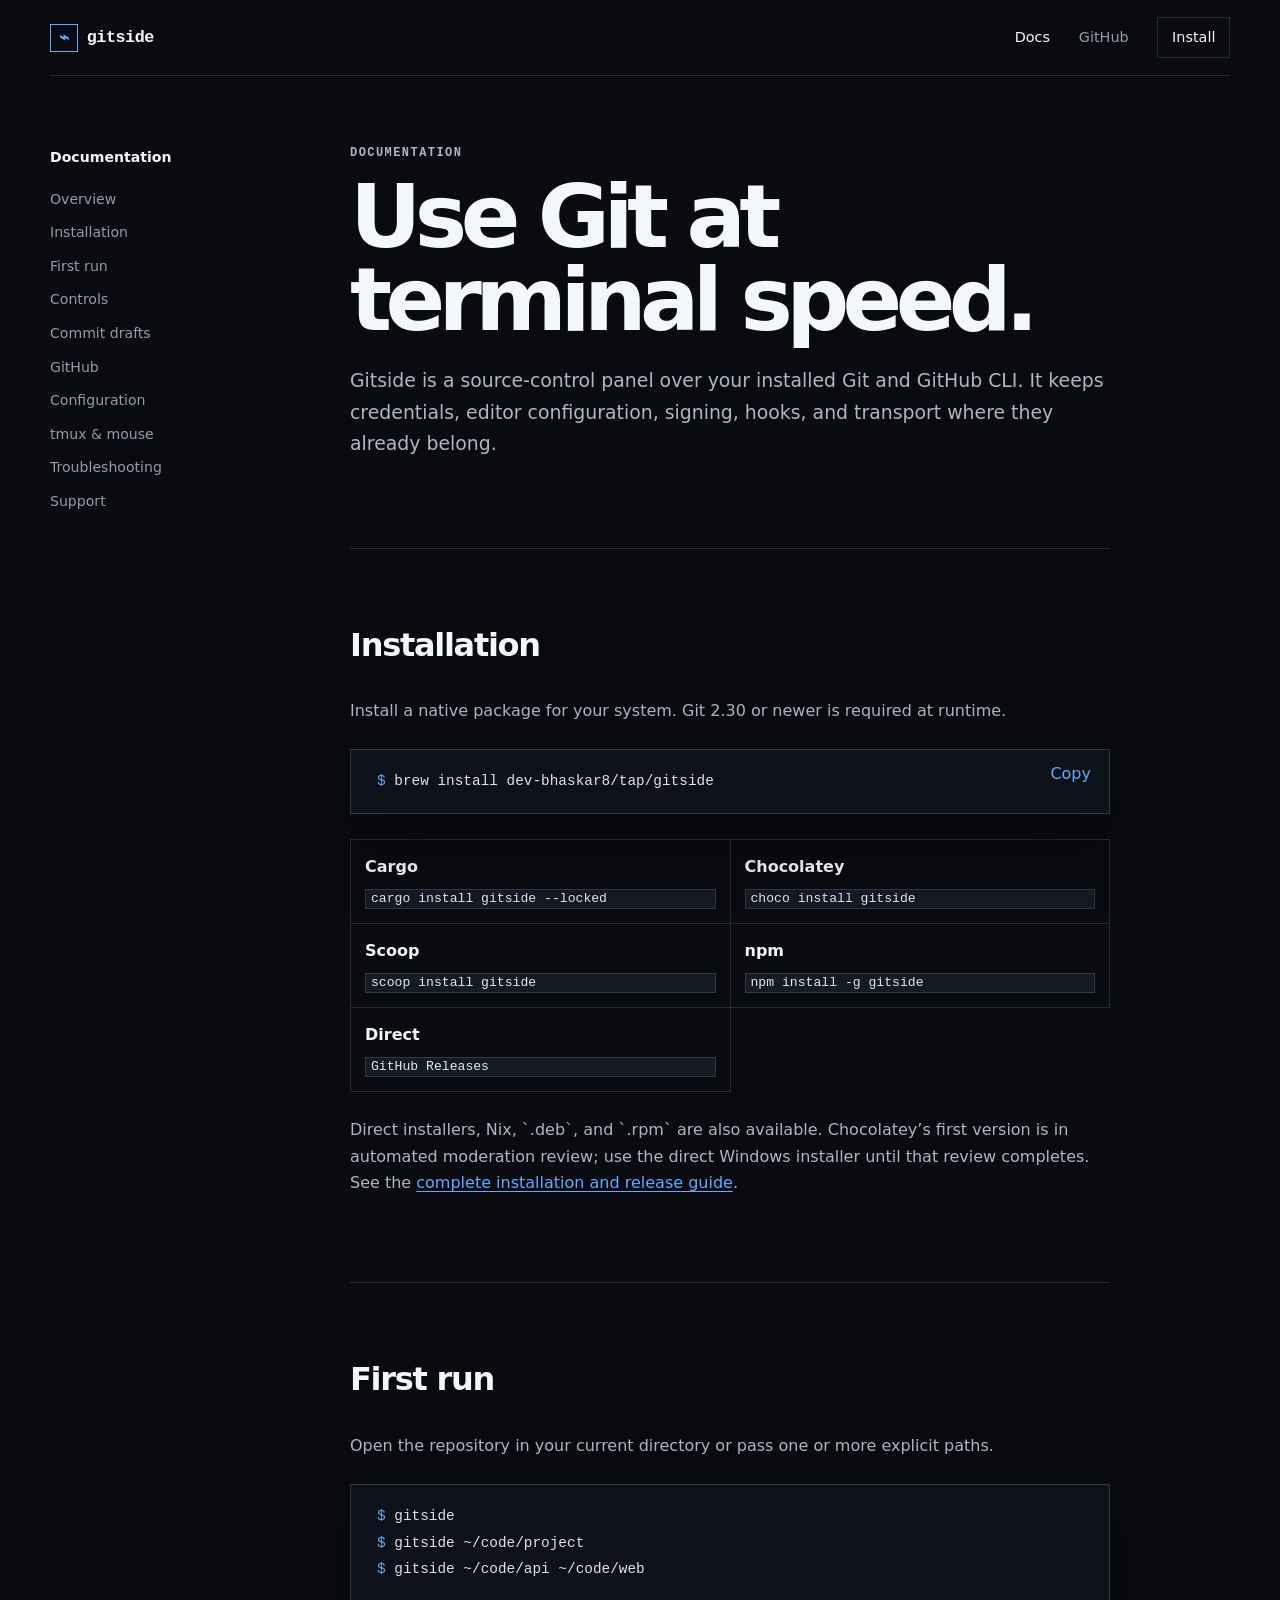
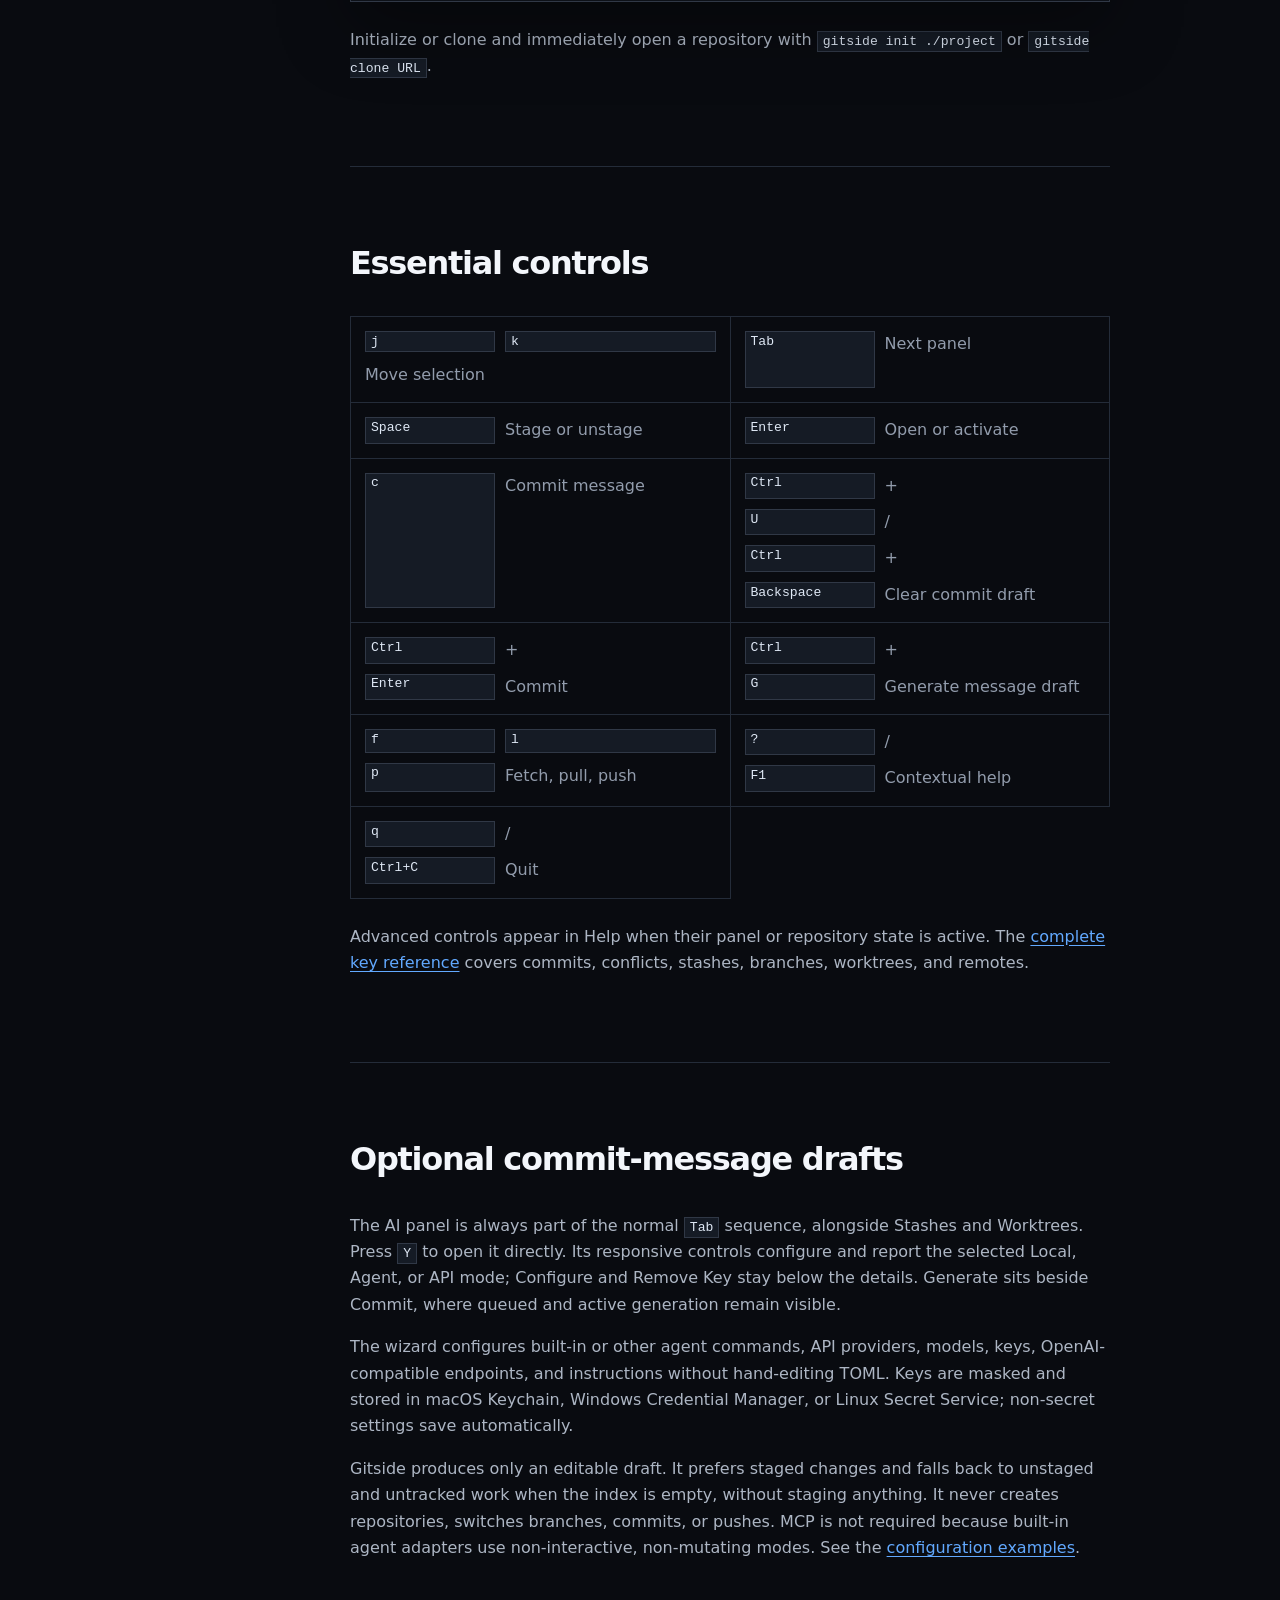
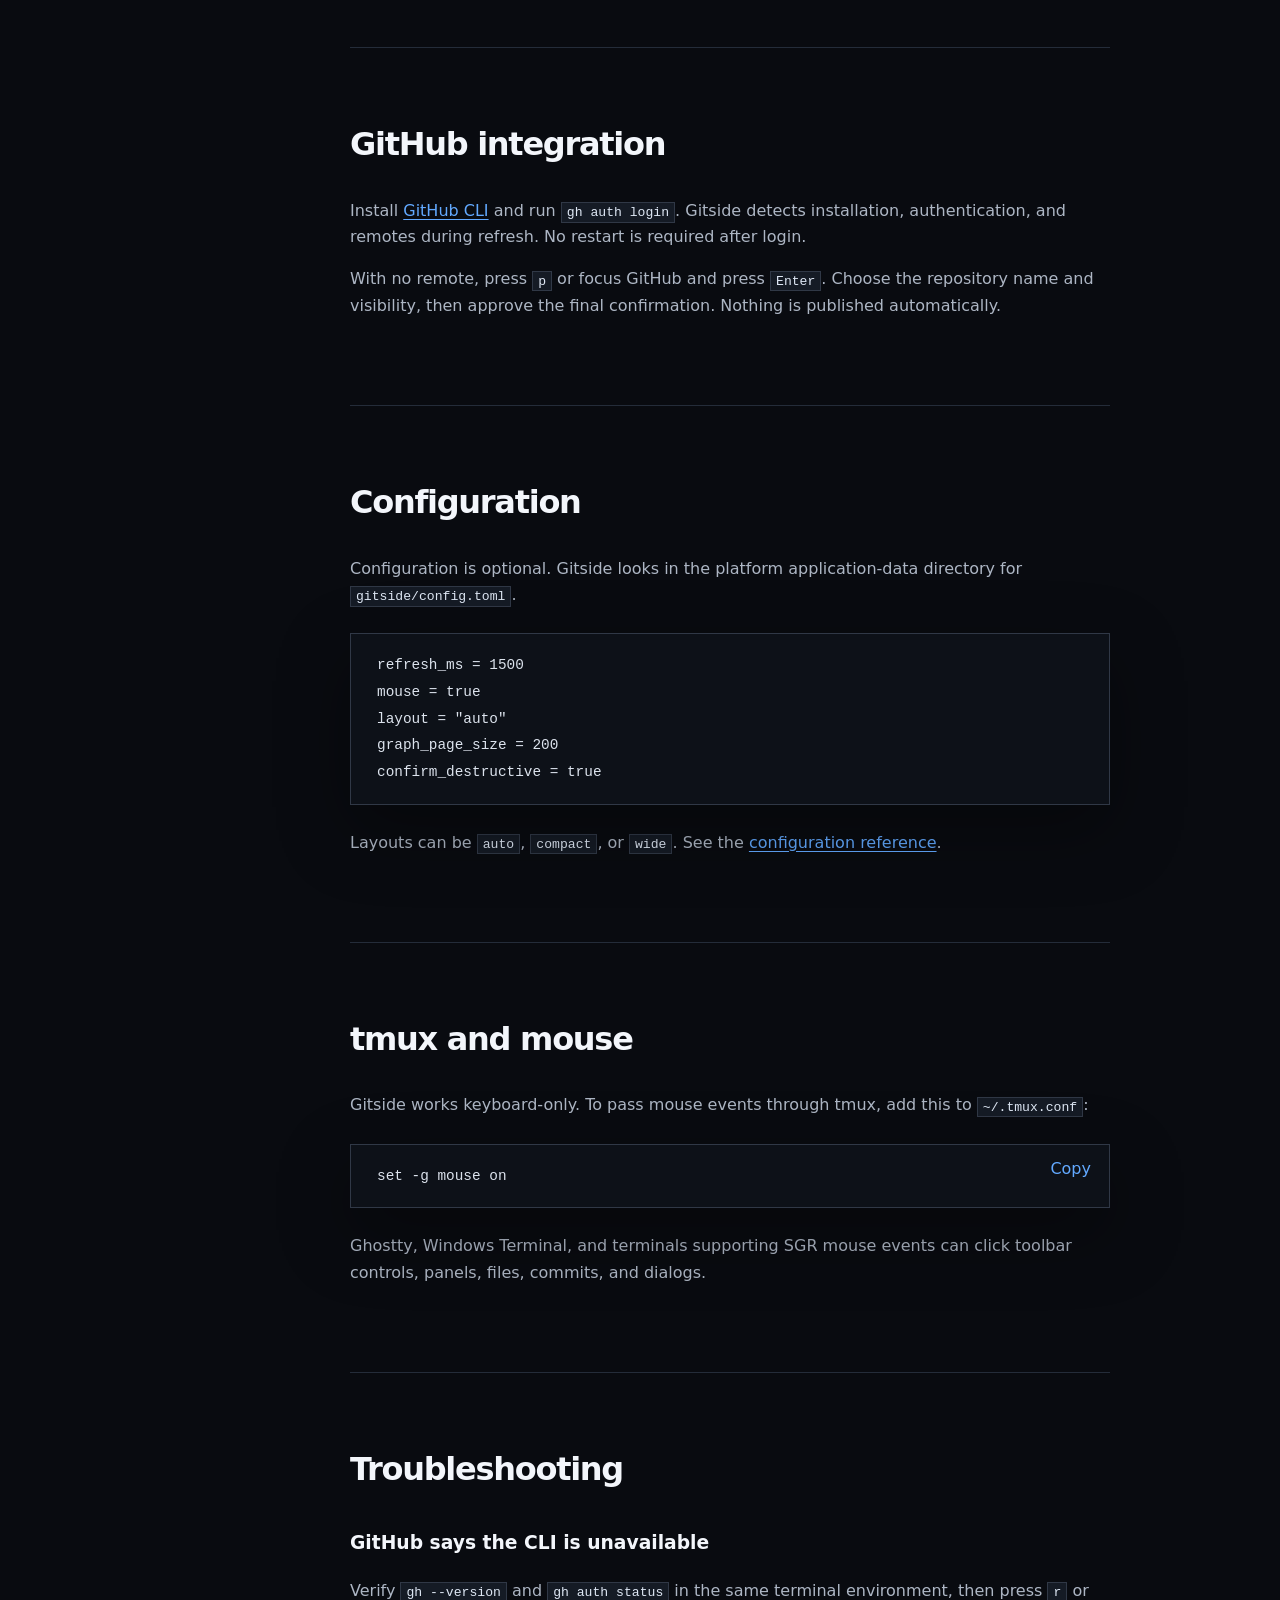
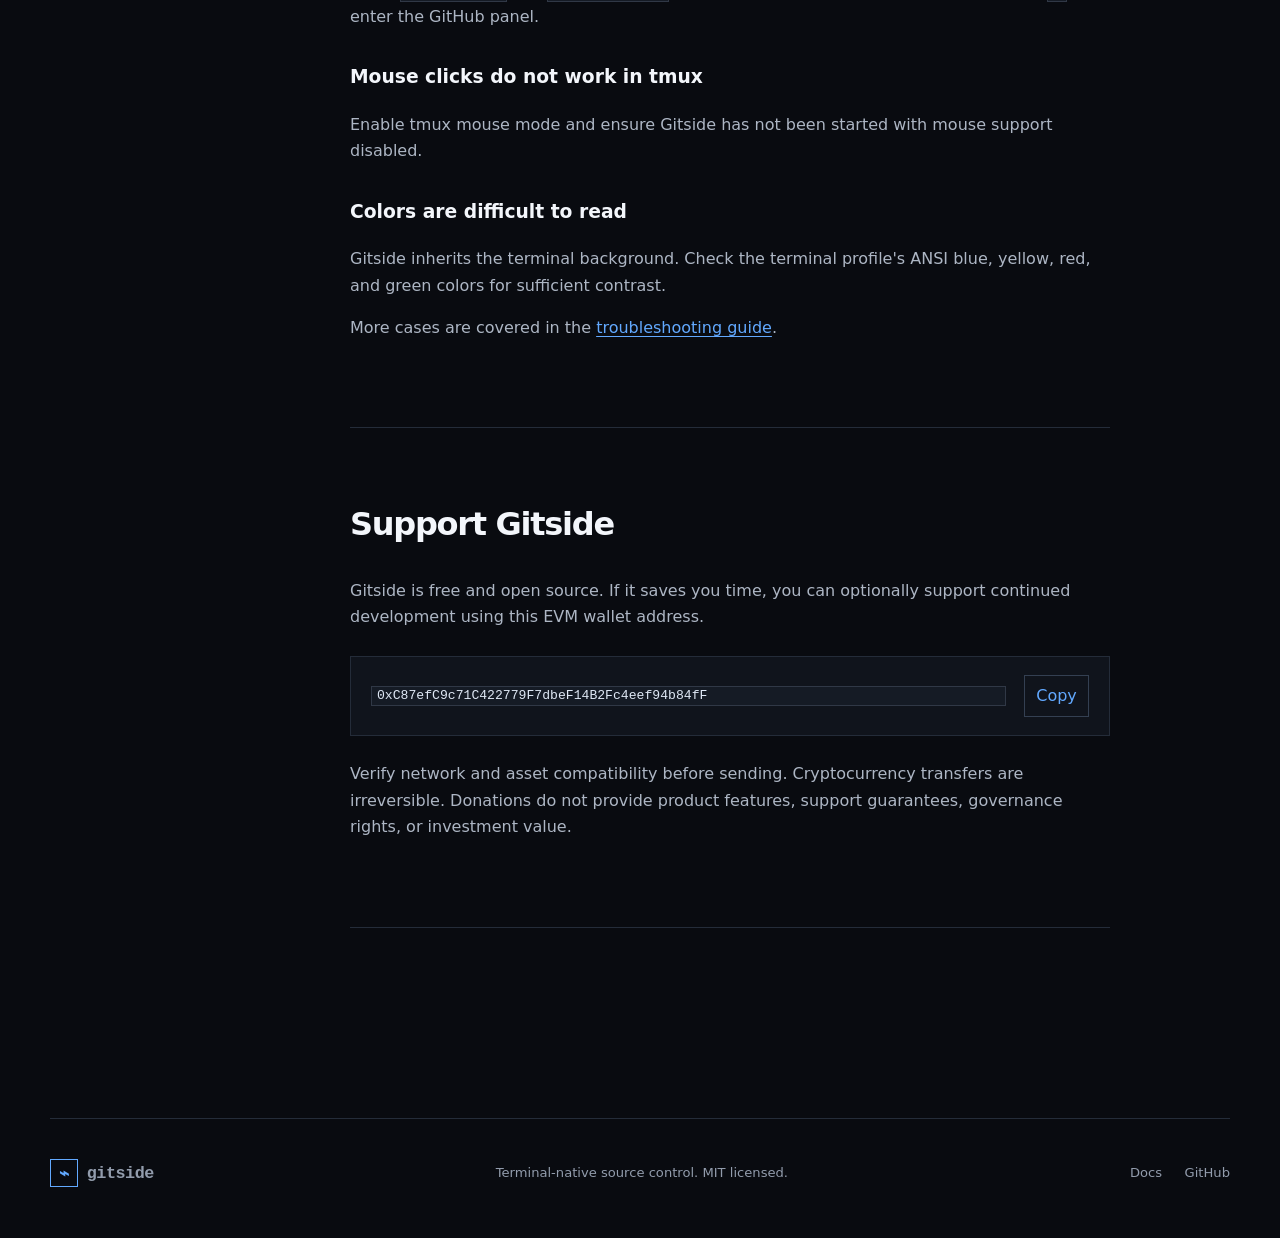
==== commit 6890e1a5: "Remove unavailable package channels from docs" ====
--- a/site/docs/index.html
+++ b/site/docs/index.html
@@ -19,7 +19,7 @@
       </aside>
       <main id="docs-main" class="docs-content">
         <section id="overview"><p class="kicker">Documentation</p><h1>Use Git at terminal speed.</h1><p class="lead">Gitside is a source-control panel over your installed Git and GitHub CLI. It keeps credentials, editor configuration, signing, hooks, and transport where they already belong.</p></section>
-        <section id="install"><h2>Installation</h2><p>Install a native package for your system. Git 2.30 or newer is required at runtime.</p><div class="code-block"><button class="copy" data-copy="brew install dev-bhaskar8/tap/gitside" aria-label="Copy Homebrew command">Copy</button><pre><code><span>$</span> brew install dev-bhaskar8/tap/gitside</code></pre></div><div class="package-list"><div><strong>Cargo</strong><code>cargo install gitside --locked</code></div><div><strong>Chocolatey</strong><code>choco install gitside</code></div><div><strong>Scoop</strong><code>scoop install gitside</code></div><div><strong>AUR</strong><code>paru -S gitside-bin</code></div><div><strong>npm</strong><code>npm install -g gitside</code></div><div><strong>Direct</strong><code>GitHub Releases</code></div></div><p>Direct installers, Nix, `.deb`, and `.rpm` are also available. Chocolatey’s first version is in automated moderation review; WinGet and Snap remain pending registry review. See the <a href="https://github.com/dev-bhaskar8/gitside/blob/main/docs/distribution.md">complete installation and release guide</a>.</p></section>
+        <section id="install"><h2>Installation</h2><p>Install a native package for your system. Git 2.30 or newer is required at runtime.</p><div class="code-block"><button class="copy" data-copy="brew install dev-bhaskar8/tap/gitside" aria-label="Copy Homebrew command">Copy</button><pre><code><span>$</span> brew install dev-bhaskar8/tap/gitside</code></pre></div><div class="package-list"><div><strong>Cargo</strong><code>cargo install gitside --locked</code></div><div><strong>Chocolatey</strong><code>choco install gitside</code></div><div><strong>Scoop</strong><code>scoop install gitside</code></div><div><strong>npm</strong><code>npm install -g gitside</code></div><div><strong>Direct</strong><code>GitHub Releases</code></div></div><p>Direct installers, Nix, `.deb`, and `.rpm` are also available. Chocolatey’s first version is in automated moderation review; use the direct Windows installer until that review completes. See the <a href="https://github.com/dev-bhaskar8/gitside/blob/main/docs/distribution.md">complete installation and release guide</a>.</p></section>
         <section id="start"><h2>First run</h2><p>Open the repository in your current directory or pass one or more explicit paths.</p><div class="code-block"><pre><code><span>$</span> gitside
 <span>$</span> gitside ~/code/project
 <span>$</span> gitside ~/code/api ~/code/web</code></pre></div><p>Initialize or clone and immediately open a repository with <code>gitside init ./project</code> or <code>gitside clone URL</code>.</p></section>
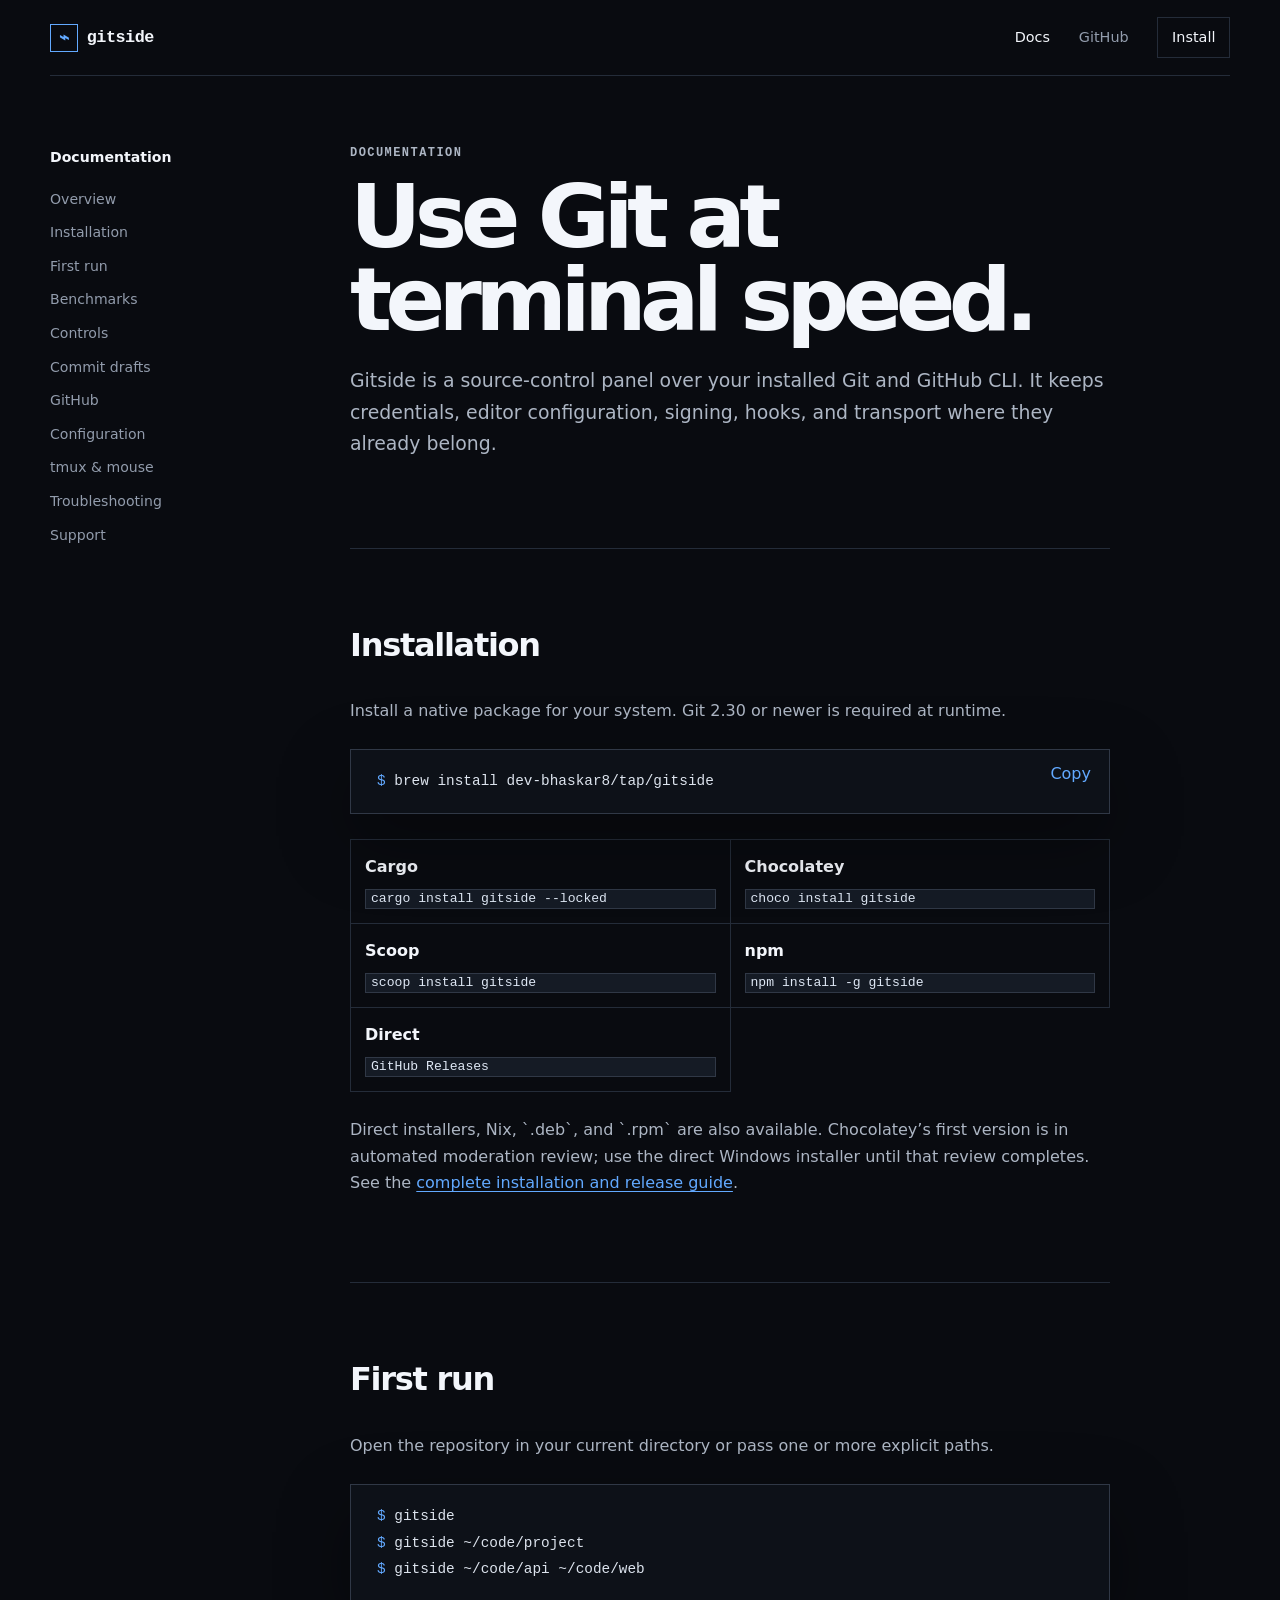
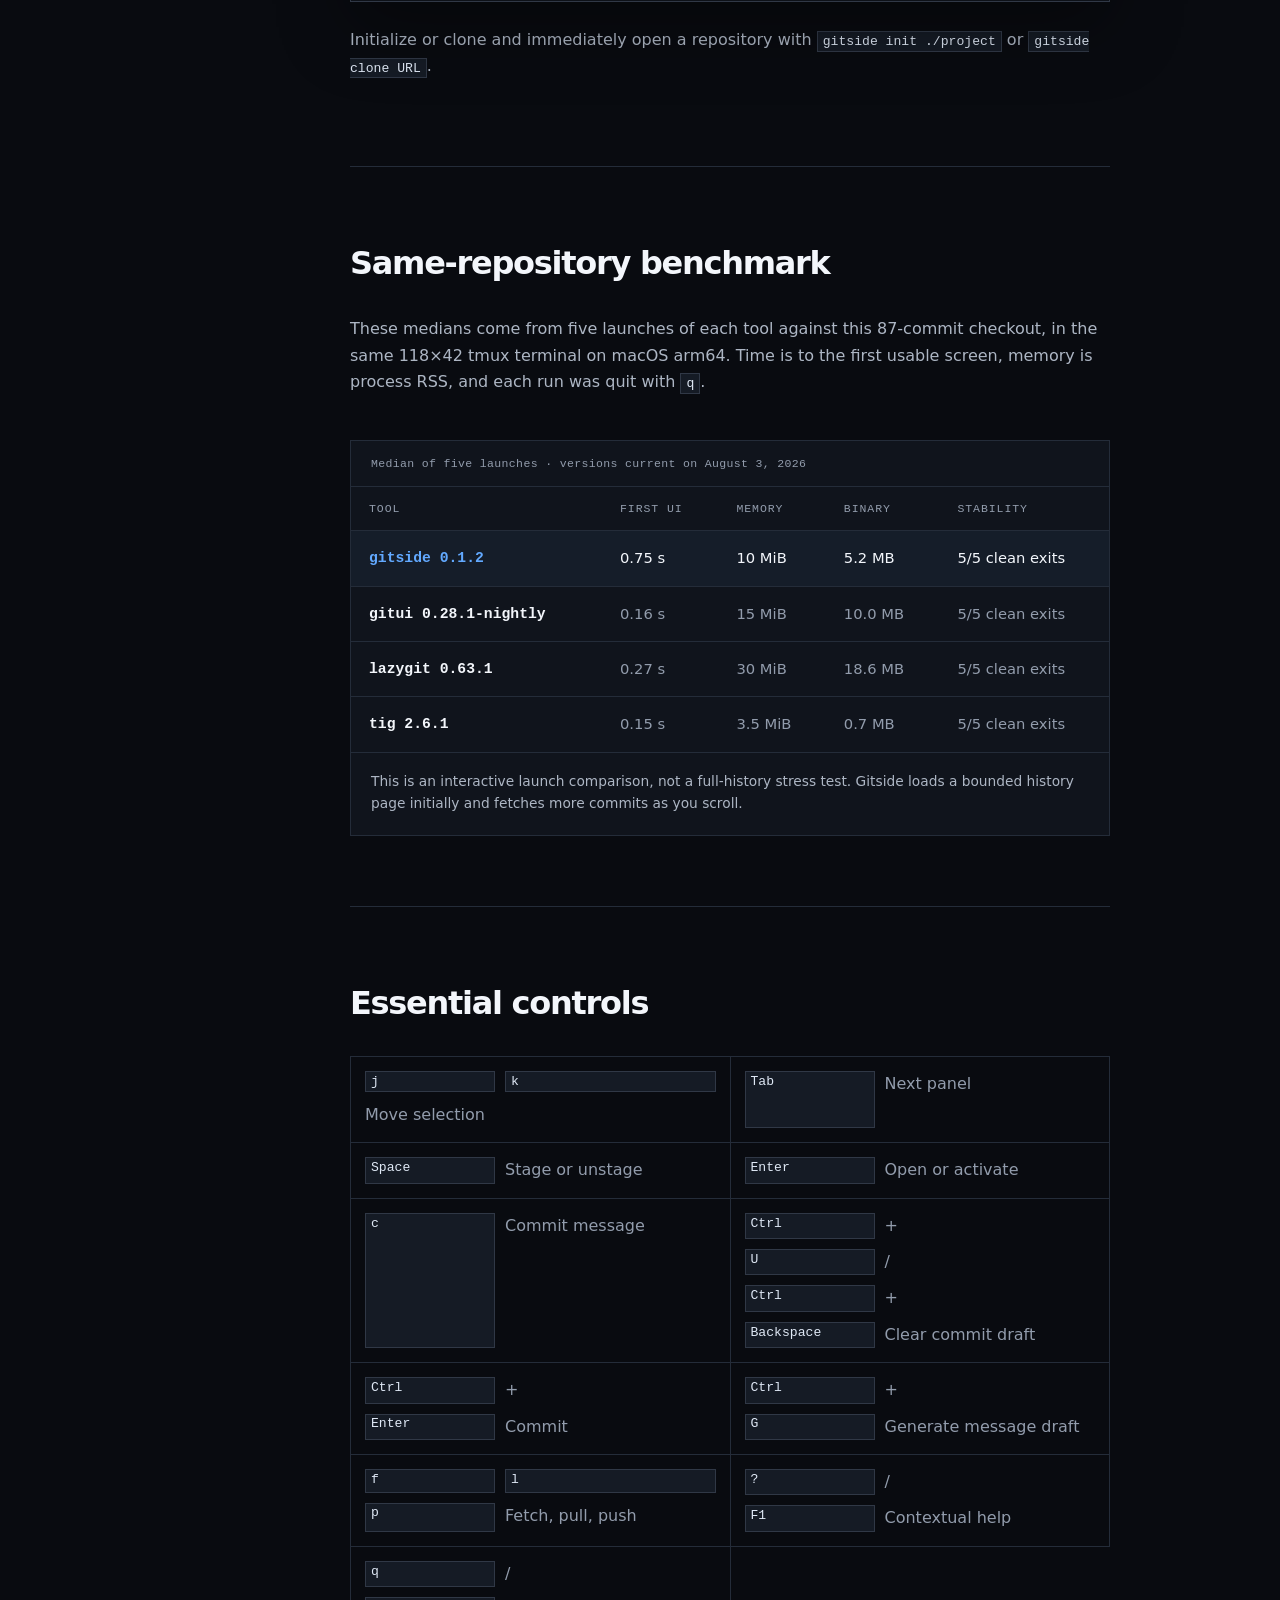
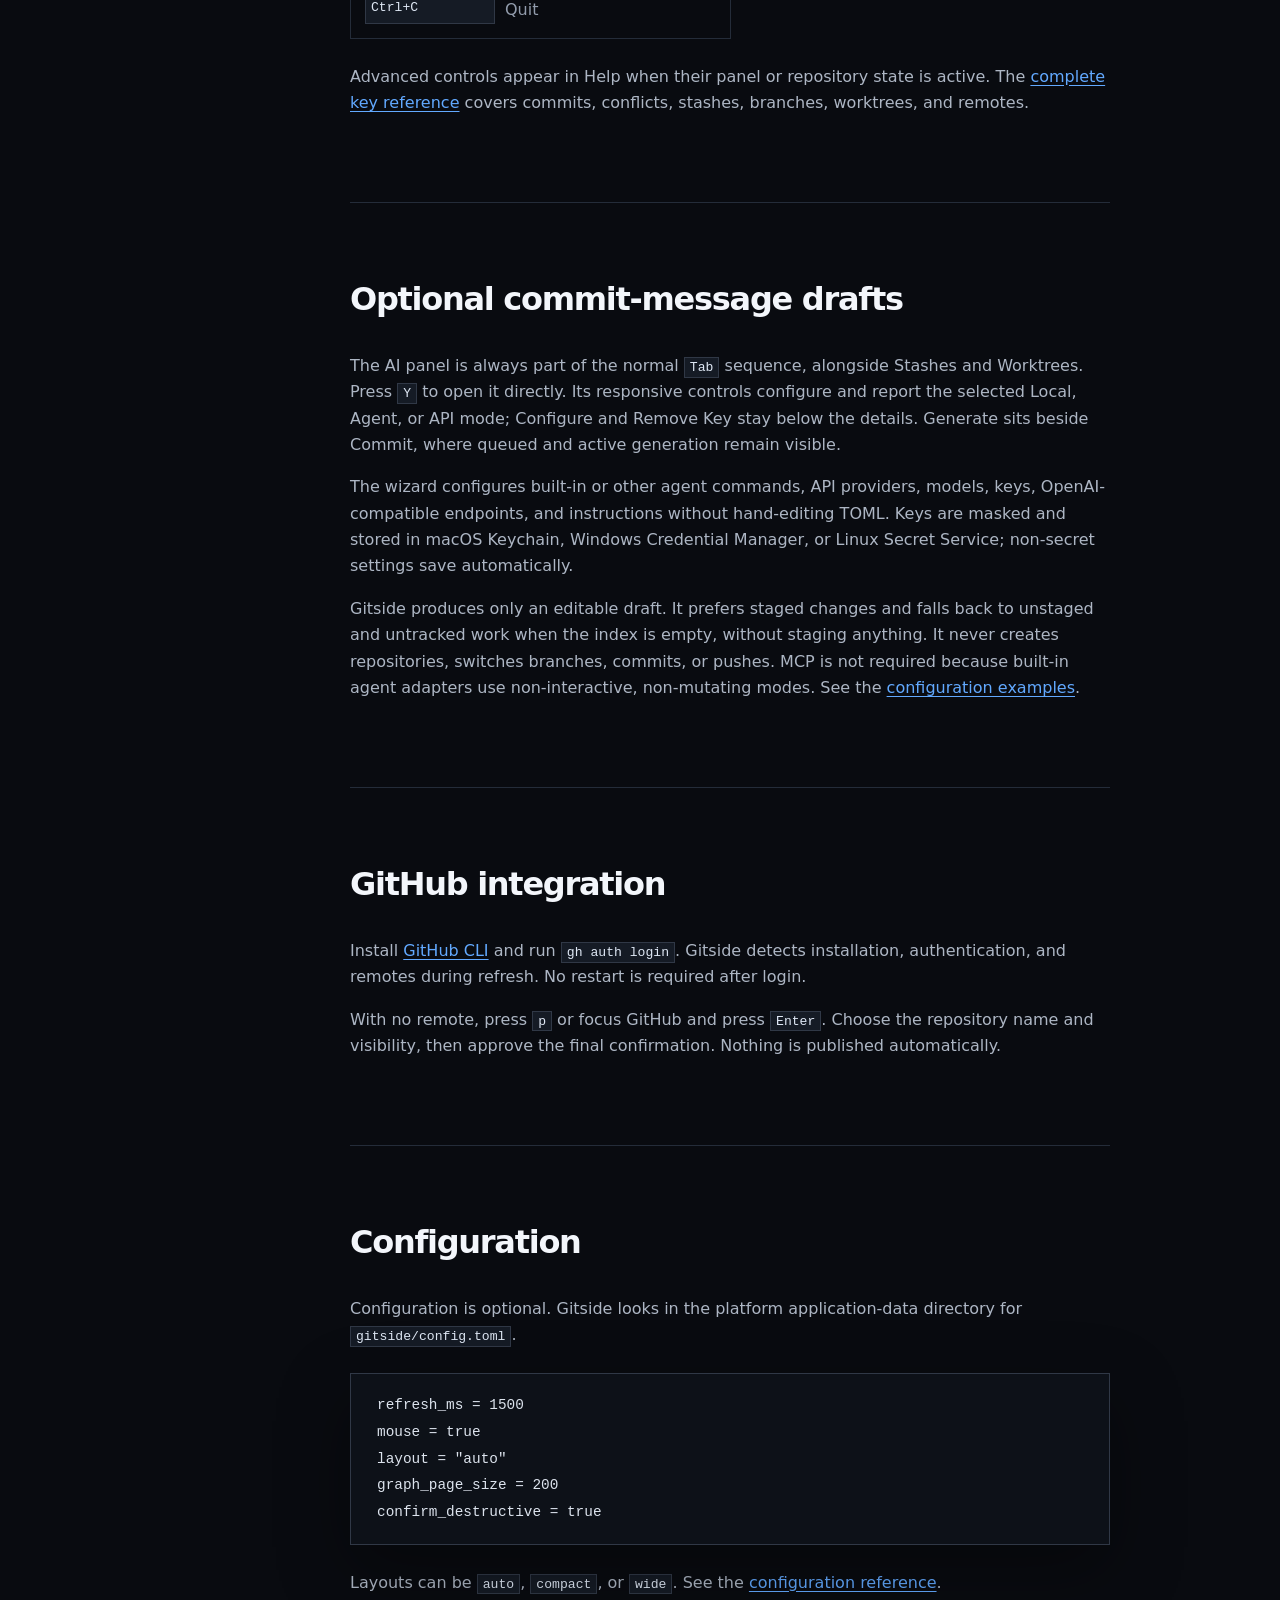
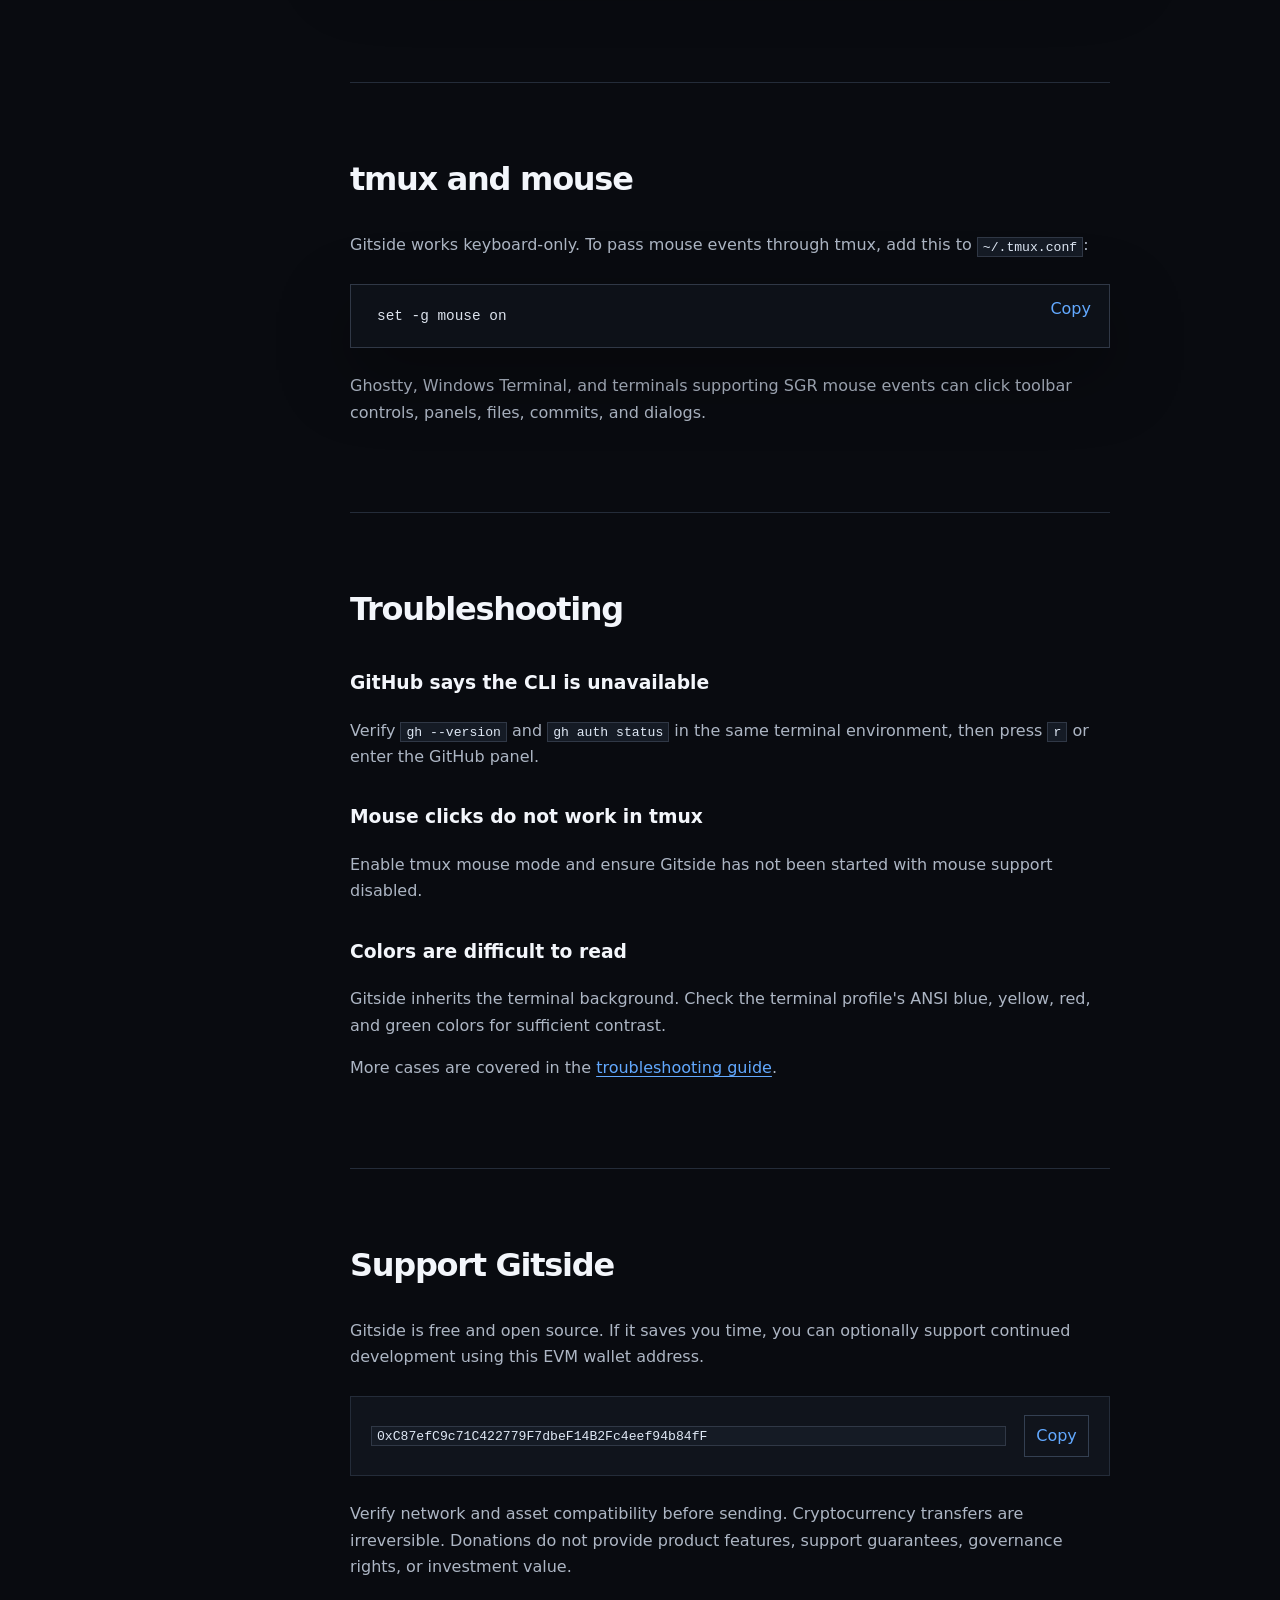
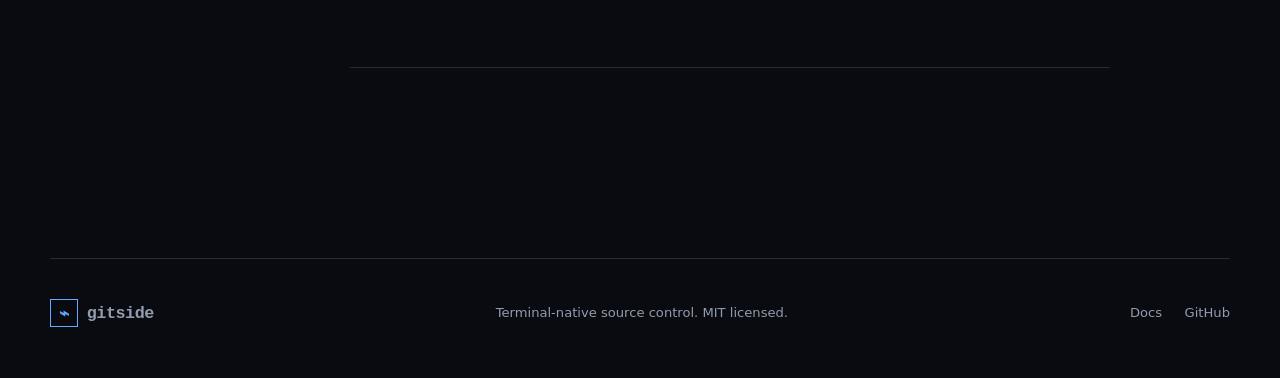
==== commit e340da48: "Document same-repository benchmark results" ====
--- a/site/docs/index.html
+++ b/site/docs/index.html
@@ -15,7 +15,7 @@
     <div class="docs-layout section-shell">
       <aside aria-label="Documentation navigation">
         <strong>Documentation</strong>
-        <a href="#overview">Overview</a><a href="#install">Installation</a><a href="#start">First run</a><a href="#controls">Controls</a><a href="#ai">Commit drafts</a><a href="#github">GitHub</a><a href="#configuration">Configuration</a><a href="#tmux">tmux &amp; mouse</a><a href="#troubleshooting">Troubleshooting</a><a href="#support">Support</a>
+        <a href="#overview">Overview</a><a href="#install">Installation</a><a href="#start">First run</a><a href="#benchmarks">Benchmarks</a><a href="#controls">Controls</a><a href="#ai">Commit drafts</a><a href="#github">GitHub</a><a href="#configuration">Configuration</a><a href="#tmux">tmux &amp; mouse</a><a href="#troubleshooting">Troubleshooting</a><a href="#support">Support</a>
       </aside>
       <main id="docs-main" class="docs-content">
         <section id="overview"><p class="kicker">Documentation</p><h1>Use Git at terminal speed.</h1><p class="lead">Gitside is a source-control panel over your installed Git and GitHub CLI. It keeps credentials, editor configuration, signing, hooks, and transport where they already belong.</p></section>
@@ -23,6 +23,7 @@
         <section id="start"><h2>First run</h2><p>Open the repository in your current directory or pass one or more explicit paths.</p><div class="code-block"><pre><code><span>$</span> gitside
 <span>$</span> gitside ~/code/project
 <span>$</span> gitside ~/code/api ~/code/web</code></pre></div><p>Initialize or clone and immediately open a repository with <code>gitside init ./project</code> or <code>gitside clone URL</code>.</p></section>
+        <section id="benchmarks"><h2>Same-repository benchmark</h2><p>These medians come from five launches of each tool against this 87-commit checkout, in the same 118×42 tmux terminal on macOS arm64. Time is to the first usable screen, memory is process RSS, and each run was quit with <kbd>q</kbd>.</p><div class="benchmark-card"><div class="benchmark-table-wrap"><table class="benchmark-table"><caption>Median of five launches · versions current on August 3, 2026</caption><thead><tr><th scope="col">Tool</th><th scope="col">First UI</th><th scope="col">Memory</th><th scope="col">Binary</th><th scope="col">Stability</th></tr></thead><tbody><tr class="benchmark-highlight"><td>gitside 0.1.2</td><td>0.75 s</td><td>10 MiB</td><td>5.2 MB</td><td>5/5 clean exits</td></tr><tr><td>gitui 0.28.1-nightly</td><td>0.16 s</td><td>15 MiB</td><td>10.0 MB</td><td>5/5 clean exits</td></tr><tr><td>lazygit 0.63.1</td><td>0.27 s</td><td>30 MiB</td><td>18.6 MB</td><td>5/5 clean exits</td></tr><tr><td>tig 2.6.1</td><td>0.15 s</td><td>3.5 MiB</td><td>0.7 MB</td><td>5/5 clean exits</td></tr></tbody></table></div><p class="benchmark-note">This is an interactive launch comparison, not a full-history stress test. Gitside loads a bounded history page initially and fetches more commits as you scroll.</p></div></section>
         <section id="controls"><h2>Essential controls</h2><div class="docs-table"><div><kbd>j</kbd> <kbd>k</kbd><span>Move selection</span></div><div><kbd>Tab</kbd><span>Next panel</span></div><div><kbd>Space</kbd><span>Stage or unstage</span></div><div><kbd>Enter</kbd><span>Open or activate</span></div><div><kbd>c</kbd><span>Commit message</span></div><div><kbd>Ctrl</kbd> + <kbd>U</kbd> / <kbd>Ctrl</kbd> + <kbd>Backspace</kbd><span>Clear commit draft</span></div><div><kbd>Ctrl</kbd> + <kbd>Enter</kbd><span>Commit</span></div><div><kbd>Ctrl</kbd> + <kbd>G</kbd><span>Generate message draft</span></div><div><kbd>f</kbd> <kbd>l</kbd> <kbd>p</kbd><span>Fetch, pull, push</span></div><div><kbd>?</kbd> / <kbd>F1</kbd><span>Contextual help</span></div><div><kbd>q</kbd> / <kbd>Ctrl+C</kbd><span>Quit</span></div></div><p>Advanced controls appear in Help when their panel or repository state is active. The <a href="https://github.com/dev-bhaskar8/gitside/blob/main/docs/controls.md">complete key reference</a> covers commits, conflicts, stashes, branches, worktrees, and remotes.</p></section>
         <section id="ai"><h2>Optional commit-message drafts</h2><p>The AI panel is always part of the normal <kbd>Tab</kbd> sequence, alongside Stashes and Worktrees. Press <kbd>Y</kbd> to open it directly. Its responsive controls configure and report the selected Local, Agent, or API mode; Configure and Remove Key stay below the details. Generate sits beside Commit, where queued and active generation remain visible.</p><p>The wizard configures built-in or other agent commands, API providers, models, keys, OpenAI-compatible endpoints, and instructions without hand-editing TOML. Keys are masked and stored in macOS Keychain, Windows Credential Manager, or Linux Secret Service; non-secret settings save automatically.</p><p>Gitside produces only an editable draft. It prefers staged changes and falls back to unstaged and untracked work when the index is empty, without staging anything. It never creates repositories, switches branches, commits, or pushes. MCP is not required because built-in agent adapters use non-interactive, non-mutating modes. See the <a href="https://github.com/dev-bhaskar8/gitside/blob/main/docs/configuration.md#commit-message-generation">configuration examples</a>.</p></section>
         <section id="github"><h2>GitHub integration</h2><p>Install <a href="https://cli.github.com/">GitHub CLI</a> and run <code>gh auth login</code>. Gitside detects installation, authentication, and remotes during refresh. No restart is required after login.</p><p>With no remote, press <kbd>p</kbd> or focus GitHub and press <kbd>Enter</kbd>. Choose the repository name and visibility, then approve the final confirmation. Nothing is published automatically.</p></section>
--- a/site/styles.css
+++ b/site/styles.css
@@ -45,12 +45,13 @@
 .proof-strip { border-block: 1px solid var(--line); min-height: 92px; display: flex; align-items: center; justify-content: center; gap: clamp(1rem, 6vw, 5.5rem); color: var(--muted); font: .75rem var(--mono); text-transform: uppercase; letter-spacing: .08em; }.proof-strip span::before{content:"+";color:var(--blue);margin-right:.5rem}
 .feature-intro { padding: 125px 0 60px; display: grid; grid-template-columns: 1.2fr .8fr; gap: 10%; align-items: end; }.feature-intro h2,.install h2,.final-cta h2{font-size:clamp(2.5rem,5vw,4.5rem);line-height:1.02;letter-spacing:-.055em;margin:.7rem 0 0}.feature-intro>p{color:var(--muted);font-size:1.1rem;margin-bottom:.5rem}
 .feature-grid { display:grid;grid-template-columns:repeat(3,1fr);border-top:1px solid var(--line);border-left:1px solid var(--line);margin-bottom:130px}.feature-grid article{min-height:270px;padding:30px;border-right:1px solid var(--line);border-bottom:1px solid var(--line);background:linear-gradient(145deg,rgba(255,255,255,.015),transparent)}.feature-number{color:#5e6877;font: .75rem var(--mono)}.feature-grid h3{font-size:1.25rem;margin:65px 0 10px}.feature-grid p{color:var(--muted);font-size:.95rem}
+.benchmark { padding: 100px 0; border-top: 1px solid var(--line); }.benchmark-intro{display:grid;grid-template-columns:1.05fr .95fr;gap:10%;align-items:end}.benchmark-intro h2{font-size:clamp(2.5rem,5vw,4.5rem);line-height:1.02;letter-spacing:-.055em;margin:.7rem 0 0}.benchmark-intro>p{color:var(--muted);font-size:1.05rem;margin-bottom:.4rem}.benchmark-card{margin-top:45px;background:var(--surface);border:1px solid var(--line);overflow:hidden}.benchmark-table-wrap{overflow-x:auto}.benchmark-table{width:100%;min-width:680px;border-collapse:collapse}.benchmark-table caption{padding:16px 20px;text-align:left;color:var(--muted);font:.72rem var(--mono);letter-spacing:.03em}.benchmark-table th,.benchmark-table td{padding:15px 18px;text-align:left;border-top:1px solid var(--line);white-space:nowrap}.benchmark-table th{color:var(--muted);font:.72rem var(--mono);font-weight:400;text-transform:uppercase;letter-spacing:.08em}.benchmark-table td{color:var(--muted);font-size:.92rem}.benchmark-table td:first-child{color:var(--text);font-family:var(--mono);font-weight:700}.benchmark-table .benchmark-highlight td{background:rgba(98,169,255,.06);color:var(--text)}.benchmark-table .benchmark-highlight td:first-child{color:var(--blue)}.benchmark-note{margin:0;padding:17px 20px 20px;border-top:1px solid var(--line);color:var(--muted);font-size:.86rem}
 .ai-callout{display:grid;grid-template-columns:1.05fr .95fr;gap:10%;align-items:end;padding:90px 0;border-top:1px solid var(--line);border-bottom:1px solid var(--line)}.ai-callout h2{font-size:clamp(2.5rem,5vw,4.5rem);line-height:1.02;letter-spacing:-.055em;margin:.7rem 0 0}.ai-callout>div:last-child{color:var(--muted);font-size:1.05rem}.ai-callout .text-link{margin-top:12px}
 .install { display:grid;grid-template-columns:.85fr 1.15fr;gap:8%;align-items:center;padding:100px 0 130px;border-top:1px solid var(--line)}.install>div>p:not(.kicker){color:var(--muted);margin-top:20px}.text-link{display:inline-block;margin-top:10px;color:var(--blue);font-weight:700;font-size:.9rem}.install-card,.code-block{position:relative;background:#0d1118;border:1px solid #303846;box-shadow:0 25px 70px rgba(0,0,0,.35)}.install-card-top{display:flex;justify-content:space-between;padding:10px 15px;border-top:1px solid #252d39;border-bottom:1px solid #252d39;color:var(--muted);font:.72rem var(--mono)}.install-card-top:first-child{border-top:0}.copy{background:transparent;border:0;color:var(--blue);cursor:pointer}.install-card pre,.code-block pre{margin:0;padding:18px 26px;overflow:auto;color:#dce3ed;font:clamp(.7rem,1.4vw,.9rem)/1.85 var(--mono)}pre span{color:var(--blue)}
 .final-cta { padding:120px 0;text-align:center;border-top:1px solid var(--line)}.final-cta h2{font-size:clamp(3rem,7vw,6.6rem)}
 .support-card{max-width:820px;margin:55px auto 0;padding:18px 20px;display:grid;grid-template-columns:1fr auto auto;gap:18px;align-items:center;border:1px solid var(--line);background:var(--surface);text-align:left}.support-card div{display:flex;flex-direction:column}.support-card div span{font-weight:700}.support-card small{color:var(--muted)}.support-card code{font:clamp(.62rem,1.15vw,.78rem) var(--mono);color:var(--cyan);overflow-wrap:anywhere}.support-card .copy{border:1px solid #344052;padding:.45rem .7rem}.docs-support{margin:25px 0;grid-template-columns:1fr auto}.docs-support code{font-size:.78rem}
 footer { min-height:110px;border-top:1px solid var(--line);display:flex;align-items:center;justify-content:space-between;color:var(--muted);font-size:.82rem}footer p{margin:0}footer div{display:flex;gap:1.4rem}
 .docs-layout{display:grid;grid-template-columns:220px minmax(0,760px);gap:80px;padding:70px 0 120px}.docs-layout aside{position:sticky;top:25px;height:max-content;display:flex;flex-direction:column;gap:.65rem;color:var(--muted);font-size:.88rem}.docs-layout aside strong{color:var(--text);margin-bottom:.5rem}.docs-layout aside a:hover{color:var(--blue)}.docs-content section{scroll-margin-top:25px;padding:0 0 70px;margin-bottom:70px;border-bottom:1px solid var(--line)}.docs-content h1{font-size:clamp(3rem,7vw,5.5rem);text-align:left;margin:16px 0 24px}.docs-content h2{font-size:2rem;letter-spacing:-.04em}.docs-content h3{margin-top:2rem}.docs-content p{color:#adb6c4}.docs-content .lead{font-size:1.18rem}.docs-content a{color:var(--blue);text-decoration:underline;text-underline-offset:3px}.docs-content code:not(pre code),kbd{font: .82em var(--mono);background:var(--surface-2);border:1px solid #303846;padding:.14em .38em;color:#dfe8f5}.code-block{margin:25px 0}.code-block .copy{position:absolute;right:12px;top:10px}.docs-table{display:grid;grid-template-columns:1fr 1fr;border-top:1px solid var(--line);border-left:1px solid var(--line);margin:25px 0}.docs-table div{display:grid;grid-template-columns:130px 1fr;gap:10px;padding:14px;border-right:1px solid var(--line);border-bottom:1px solid var(--line);color:var(--muted)}.package-list{display:grid;grid-template-columns:1fr 1fr;border-top:1px solid var(--line);border-left:1px solid var(--line);margin:25px 0}.package-list div{display:flex;flex-direction:column;gap:8px;padding:14px;border-right:1px solid var(--line);border-bottom:1px solid var(--line)}.package-list code{overflow-wrap:anywhere}
-@media(max-width:800px){.section-shell,.site-header,footer{width:min(100% - 28px,1180px)}nav{gap:1rem}nav a:not(.nav-cta){display:none}.hero{padding-top:75px}.product-shot{margin-top:52px}.feature-intro,.install,.ai-callout{grid-template-columns:1fr;gap:35px}.feature-grid{grid-template-columns:1fr 1fr}.feature-grid article{min-height:230px}.docs-layout{grid-template-columns:1fr;padding-top:35px}.docs-layout aside{position:static;display:grid;grid-template-columns:repeat(2,1fr);border-bottom:1px solid var(--line);padding-bottom:30px}.docs-layout aside strong{grid-column:1/-1}.docs-table{grid-template-columns:1fr}footer p{display:none}}
+@media(max-width:800px){.section-shell,.site-header,footer{width:min(100% - 28px,1180px)}nav{gap:1rem}nav a:not(.nav-cta){display:none}.hero{padding-top:75px}.product-shot{margin-top:52px}.feature-intro,.install,.ai-callout,.benchmark-intro{grid-template-columns:1fr;gap:35px}.feature-grid{grid-template-columns:1fr 1fr}.feature-grid article{min-height:230px}.benchmark{padding:80px 0}.docs-layout{grid-template-columns:1fr;padding-top:35px}.docs-layout aside{position:static;display:grid;grid-template-columns:repeat(2,1fr);border-bottom:1px solid var(--line);padding-bottom:30px}.docs-layout aside strong{grid-column:1/-1}.docs-table{grid-template-columns:1fr}footer p{display:none}}
 @media(max-width:540px){.hero{padding-top:60px}h1{font-size:3.25rem}.hero-copy br{display:none}.product-shot figcaption{font-size:.62rem}.proof-strip{display:grid;grid-template-columns:1fr 1fr;padding:22px 28px;gap:12px}.feature-grid{grid-template-columns:1fr}.feature-grid article{min-height:210px}.feature-grid h3{margin-top:40px}.install{padding-block:80px}.install-card pre{padding:16px;font-size:.64rem}.final-cta{padding-block:90px}.support-card,.docs-support{grid-template-columns:1fr;text-align:center}.support-card div{align-items:center}.support-card .copy{justify-self:center}footer{min-height:150px;align-items:flex-start;padding-block:35px;flex-direction:column}.docs-content h1{font-size:3rem}.docs-table div{grid-template-columns:110px 1fr}.package-list{grid-template-columns:1fr}}
 @media(prefers-reduced-motion:reduce){html{scroll-behavior:auto}.button{transition:none}}
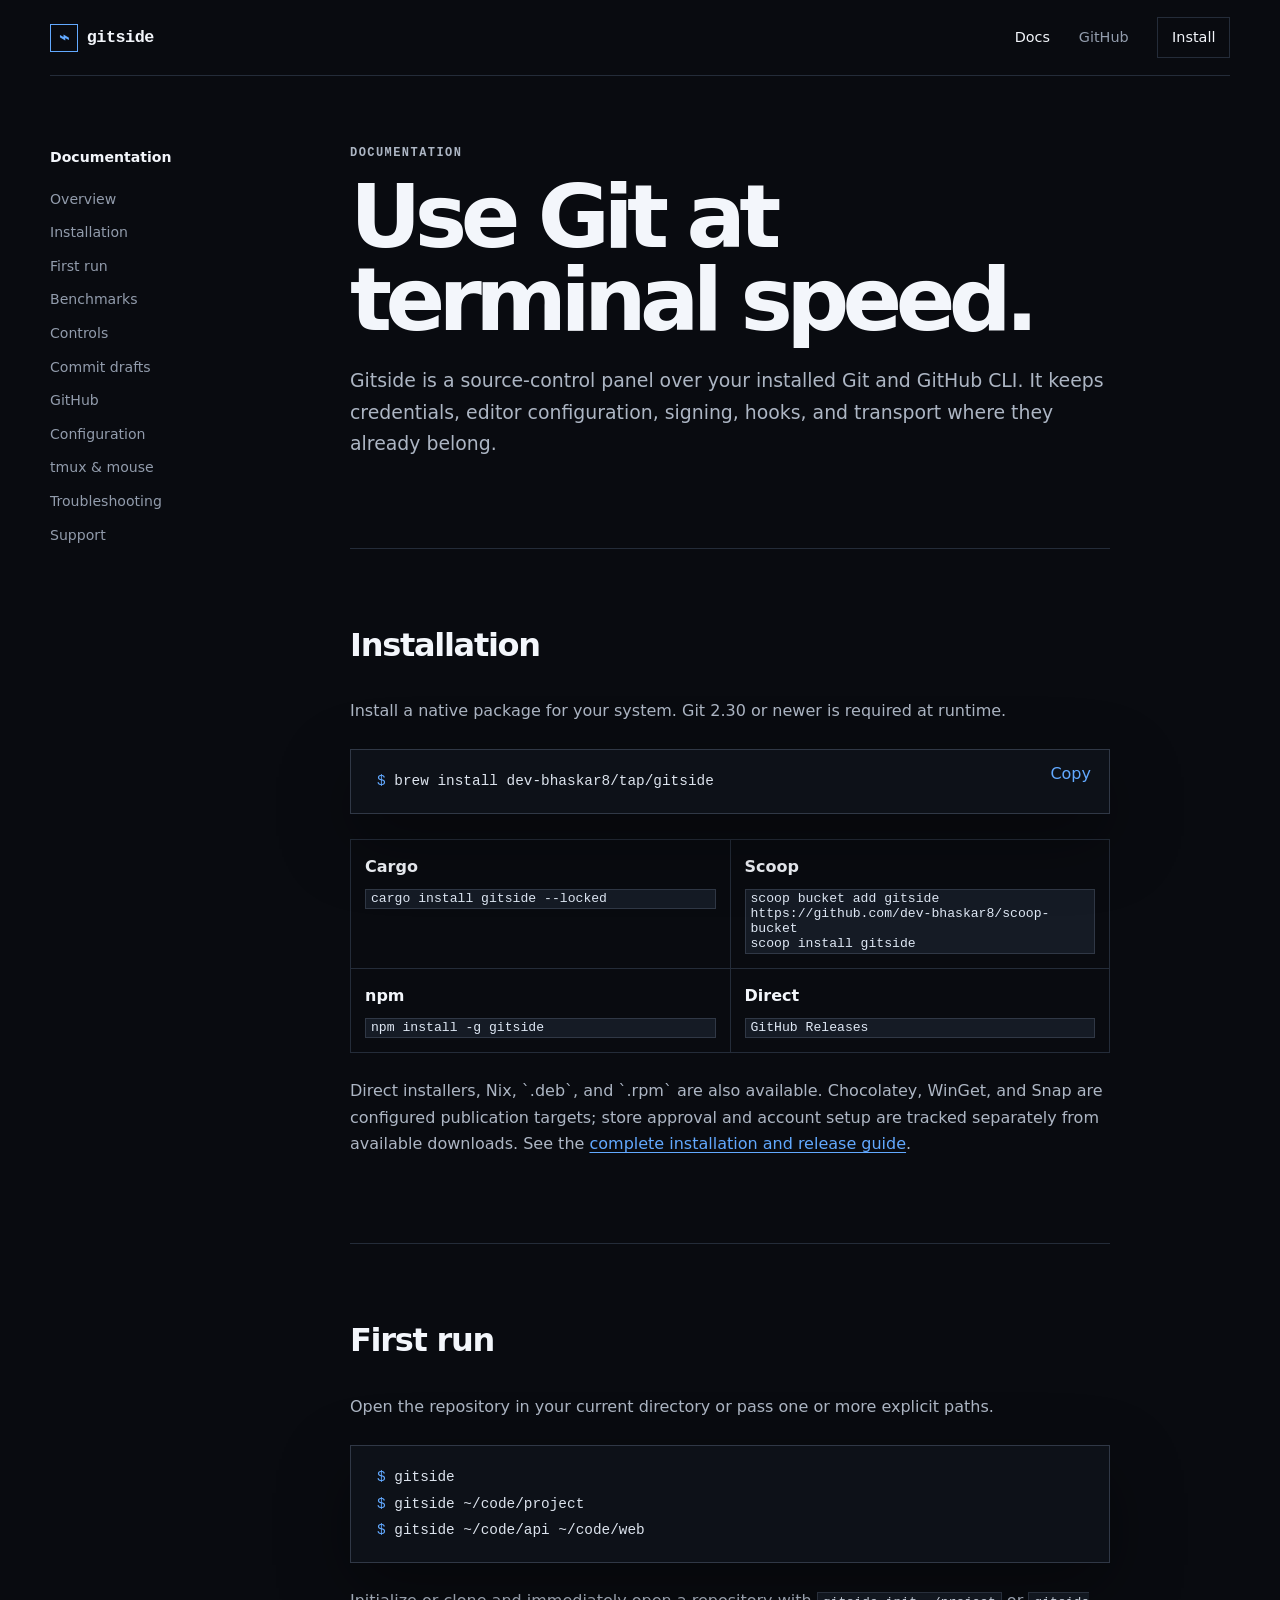
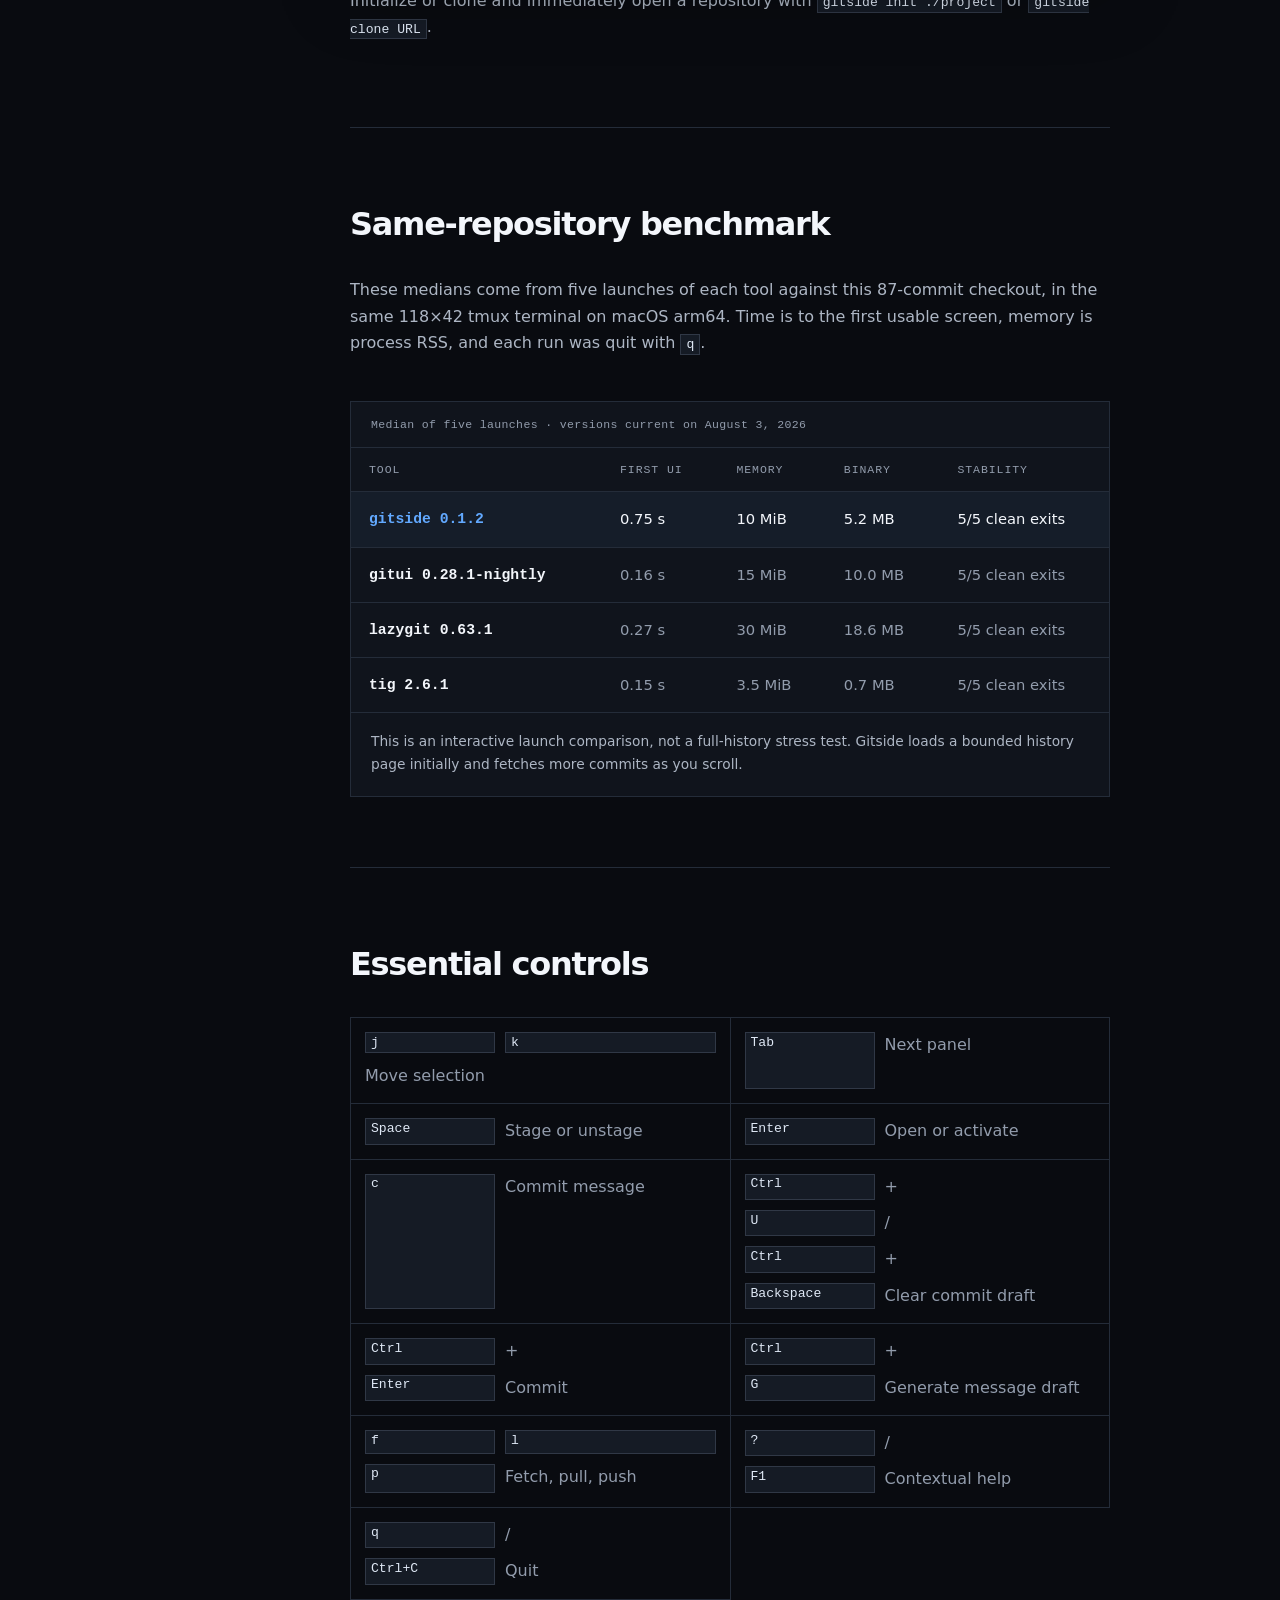
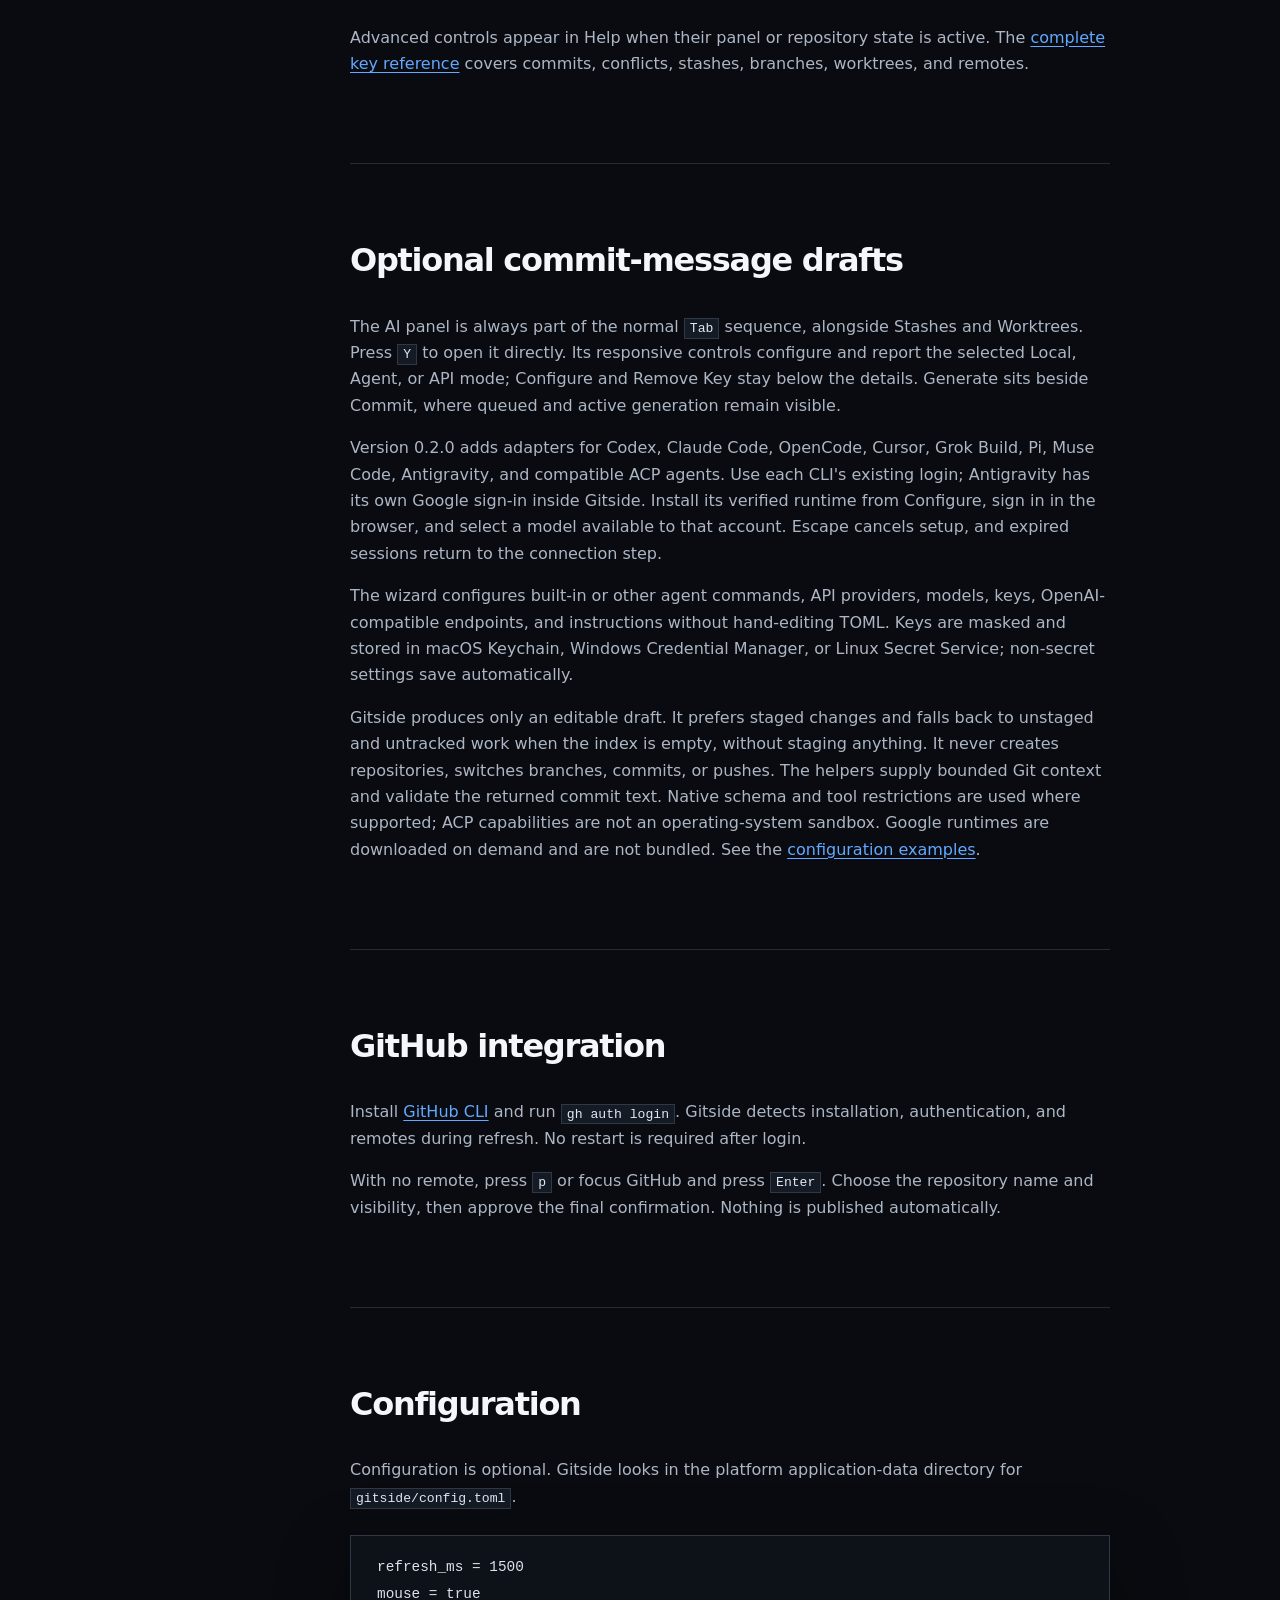
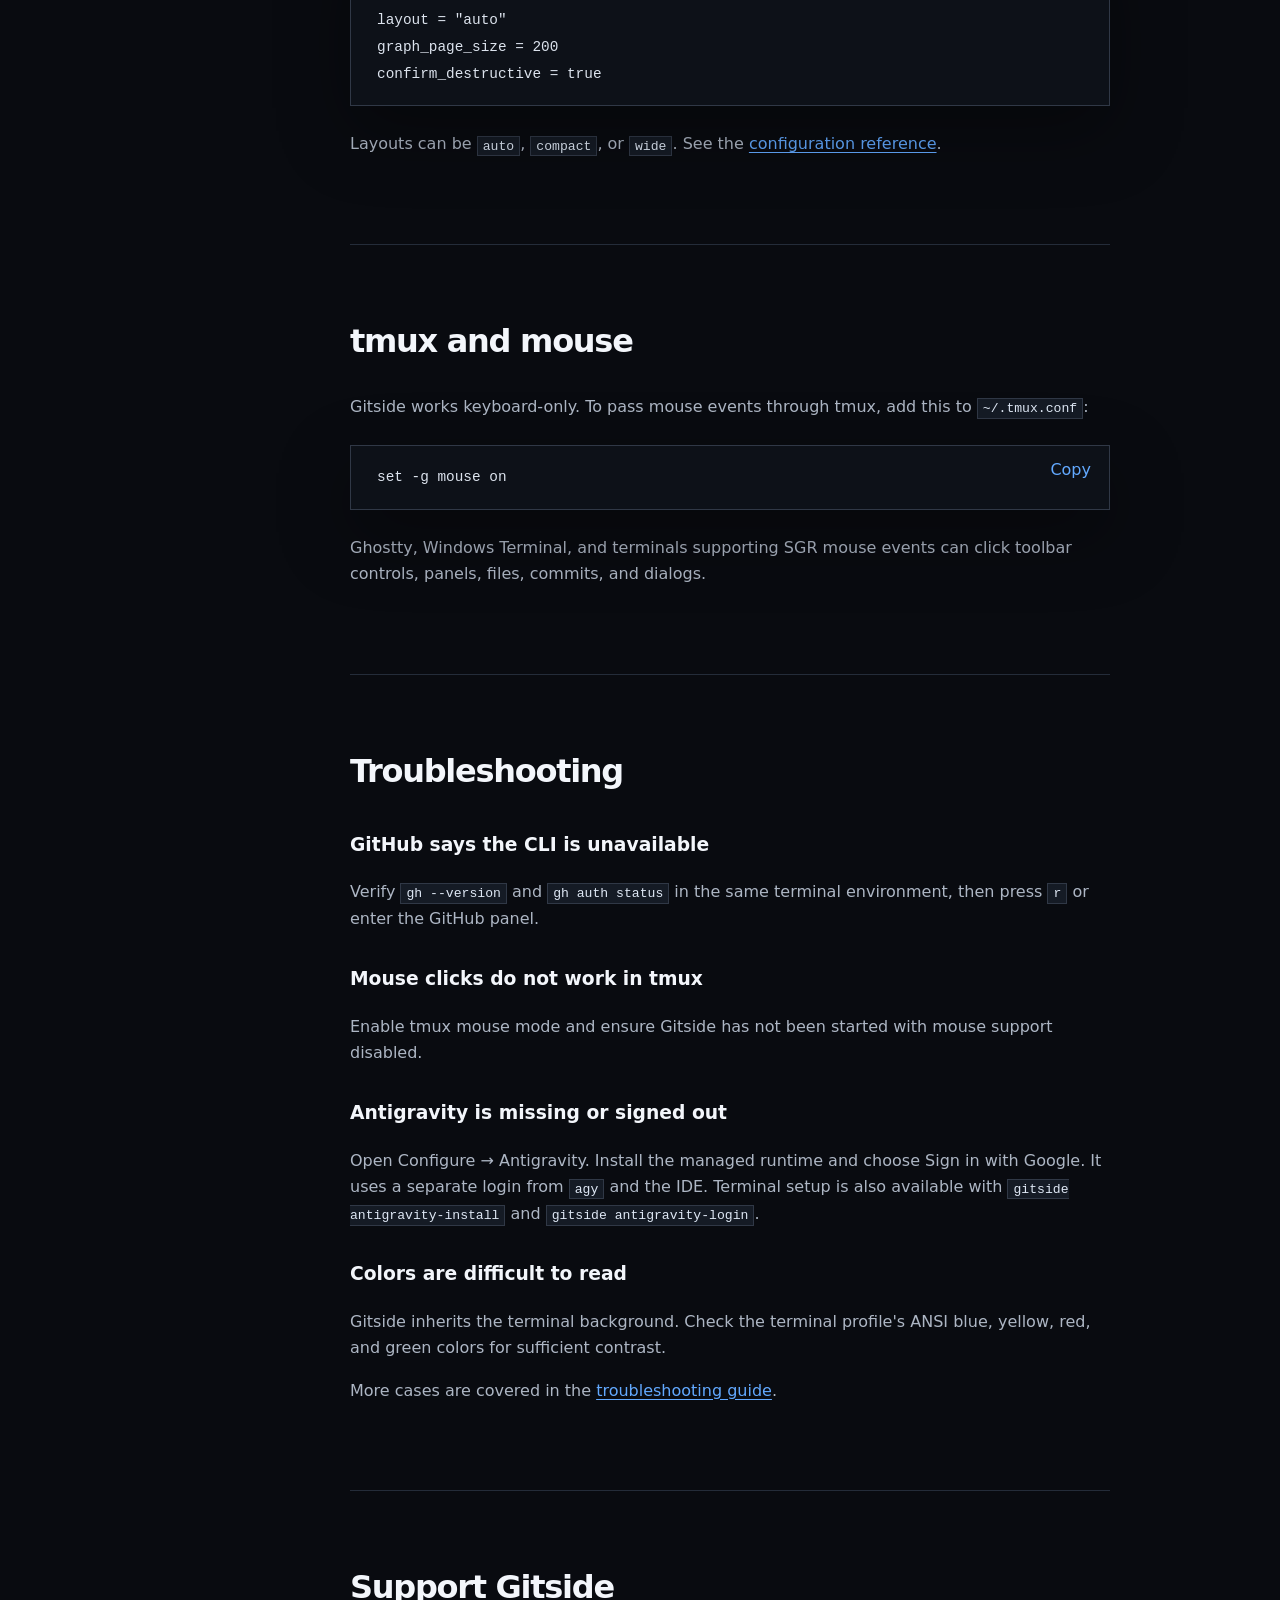
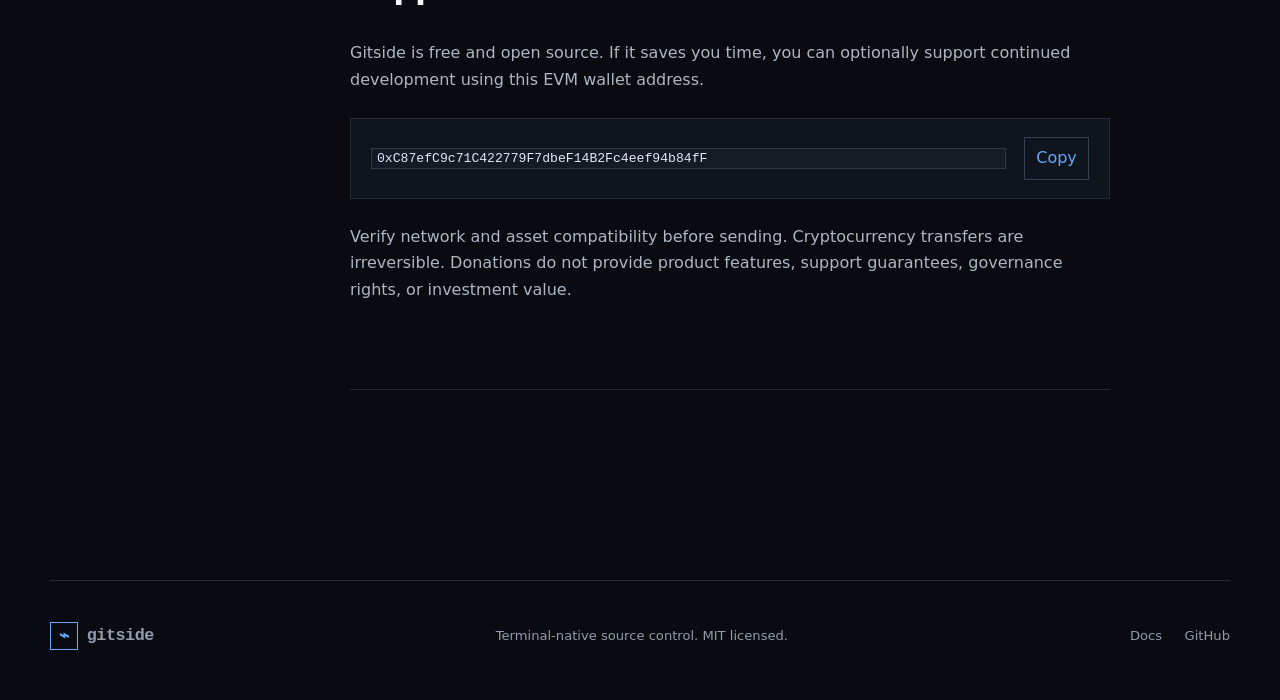
==== commit e6726900: "Prepare 0.2.0 documentation and distribution pipeline" ====
--- a/site/docs/index.html
+++ b/site/docs/index.html
@@ -19,13 +19,13 @@
       </aside>
       <main id="docs-main" class="docs-content">
         <section id="overview"><p class="kicker">Documentation</p><h1>Use Git at terminal speed.</h1><p class="lead">Gitside is a source-control panel over your installed Git and GitHub CLI. It keeps credentials, editor configuration, signing, hooks, and transport where they already belong.</p></section>
-        <section id="install"><h2>Installation</h2><p>Install a native package for your system. Git 2.30 or newer is required at runtime.</p><div class="code-block"><button class="copy" data-copy="brew install dev-bhaskar8/tap/gitside" aria-label="Copy Homebrew command">Copy</button><pre><code><span>$</span> brew install dev-bhaskar8/tap/gitside</code></pre></div><div class="package-list"><div><strong>Cargo</strong><code>cargo install gitside --locked</code></div><div><strong>Chocolatey</strong><code>choco install gitside</code></div><div><strong>Scoop</strong><code>scoop install gitside</code></div><div><strong>npm</strong><code>npm install -g gitside</code></div><div><strong>Direct</strong><code>GitHub Releases</code></div></div><p>Direct installers, Nix, `.deb`, and `.rpm` are also available. Chocolatey’s first version is in automated moderation review; use the direct Windows installer until that review completes. See the <a href="https://github.com/dev-bhaskar8/gitside/blob/main/docs/distribution.md">complete installation and release guide</a>.</p></section>
+        <section id="install"><h2>Installation</h2><p>Install a native package for your system. Git 2.30 or newer is required at runtime.</p><div class="code-block"><button class="copy" data-copy="brew install dev-bhaskar8/tap/gitside" aria-label="Copy Homebrew command">Copy</button><pre><code><span>$</span> brew install dev-bhaskar8/tap/gitside</code></pre></div><div class="package-list"><div><strong>Cargo</strong><code>cargo install gitside --locked</code></div><div><strong>Scoop</strong><code>scoop bucket add gitside https://github.com/dev-bhaskar8/scoop-bucket<br>scoop install gitside</code></div><div><strong>npm</strong><code>npm install -g gitside</code></div><div><strong>Direct</strong><code>GitHub Releases</code></div></div><p>Direct installers, Nix, `.deb`, and `.rpm` are also available. Chocolatey, WinGet, and Snap are configured publication targets; store approval and account setup are tracked separately from available downloads. See the <a href="https://github.com/dev-bhaskar8/gitside/blob/main/docs/distribution.md">complete installation and release guide</a>.</p></section>
         <section id="start"><h2>First run</h2><p>Open the repository in your current directory or pass one or more explicit paths.</p><div class="code-block"><pre><code><span>$</span> gitside
 <span>$</span> gitside ~/code/project
 <span>$</span> gitside ~/code/api ~/code/web</code></pre></div><p>Initialize or clone and immediately open a repository with <code>gitside init ./project</code> or <code>gitside clone URL</code>.</p></section>
         <section id="benchmarks"><h2>Same-repository benchmark</h2><p>These medians come from five launches of each tool against this 87-commit checkout, in the same 118×42 tmux terminal on macOS arm64. Time is to the first usable screen, memory is process RSS, and each run was quit with <kbd>q</kbd>.</p><div class="benchmark-card"><div class="benchmark-table-wrap"><table class="benchmark-table"><caption>Median of five launches · versions current on August 3, 2026</caption><thead><tr><th scope="col">Tool</th><th scope="col">First UI</th><th scope="col">Memory</th><th scope="col">Binary</th><th scope="col">Stability</th></tr></thead><tbody><tr class="benchmark-highlight"><td>gitside 0.1.2</td><td>0.75 s</td><td>10 MiB</td><td>5.2 MB</td><td>5/5 clean exits</td></tr><tr><td>gitui 0.28.1-nightly</td><td>0.16 s</td><td>15 MiB</td><td>10.0 MB</td><td>5/5 clean exits</td></tr><tr><td>lazygit 0.63.1</td><td>0.27 s</td><td>30 MiB</td><td>18.6 MB</td><td>5/5 clean exits</td></tr><tr><td>tig 2.6.1</td><td>0.15 s</td><td>3.5 MiB</td><td>0.7 MB</td><td>5/5 clean exits</td></tr></tbody></table></div><p class="benchmark-note">This is an interactive launch comparison, not a full-history stress test. Gitside loads a bounded history page initially and fetches more commits as you scroll.</p></div></section>
         <section id="controls"><h2>Essential controls</h2><div class="docs-table"><div><kbd>j</kbd> <kbd>k</kbd><span>Move selection</span></div><div><kbd>Tab</kbd><span>Next panel</span></div><div><kbd>Space</kbd><span>Stage or unstage</span></div><div><kbd>Enter</kbd><span>Open or activate</span></div><div><kbd>c</kbd><span>Commit message</span></div><div><kbd>Ctrl</kbd> + <kbd>U</kbd> / <kbd>Ctrl</kbd> + <kbd>Backspace</kbd><span>Clear commit draft</span></div><div><kbd>Ctrl</kbd> + <kbd>Enter</kbd><span>Commit</span></div><div><kbd>Ctrl</kbd> + <kbd>G</kbd><span>Generate message draft</span></div><div><kbd>f</kbd> <kbd>l</kbd> <kbd>p</kbd><span>Fetch, pull, push</span></div><div><kbd>?</kbd> / <kbd>F1</kbd><span>Contextual help</span></div><div><kbd>q</kbd> / <kbd>Ctrl+C</kbd><span>Quit</span></div></div><p>Advanced controls appear in Help when their panel or repository state is active. The <a href="https://github.com/dev-bhaskar8/gitside/blob/main/docs/controls.md">complete key reference</a> covers commits, conflicts, stashes, branches, worktrees, and remotes.</p></section>
-        <section id="ai"><h2>Optional commit-message drafts</h2><p>The AI panel is always part of the normal <kbd>Tab</kbd> sequence, alongside Stashes and Worktrees. Press <kbd>Y</kbd> to open it directly. Its responsive controls configure and report the selected Local, Agent, or API mode; Configure and Remove Key stay below the details. Generate sits beside Commit, where queued and active generation remain visible.</p><p>The wizard configures built-in or other agent commands, API providers, models, keys, OpenAI-compatible endpoints, and instructions without hand-editing TOML. Keys are masked and stored in macOS Keychain, Windows Credential Manager, or Linux Secret Service; non-secret settings save automatically.</p><p>Gitside produces only an editable draft. It prefers staged changes and falls back to unstaged and untracked work when the index is empty, without staging anything. It never creates repositories, switches branches, commits, or pushes. MCP is not required because built-in agent adapters use non-interactive, non-mutating modes. See the <a href="https://github.com/dev-bhaskar8/gitside/blob/main/docs/configuration.md#commit-message-generation">configuration examples</a>.</p></section>
+        <section id="ai"><h2>Optional commit-message drafts</h2><p>The AI panel is always part of the normal <kbd>Tab</kbd> sequence, alongside Stashes and Worktrees. Press <kbd>Y</kbd> to open it directly. Its responsive controls configure and report the selected Local, Agent, or API mode; Configure and Remove Key stay below the details. Generate sits beside Commit, where queued and active generation remain visible.</p><p>Version 0.2.0 adds adapters for Codex, Claude Code, OpenCode, Cursor, Grok Build, Pi, Muse Code, Antigravity, and compatible ACP agents. Use each CLI's existing login; Antigravity has its own Google sign-in inside Gitside. Install its verified runtime from Configure, sign in in the browser, and select a model available to that account. Escape cancels setup, and expired sessions return to the connection step.</p><p>The wizard configures built-in or other agent commands, API providers, models, keys, OpenAI-compatible endpoints, and instructions without hand-editing TOML. Keys are masked and stored in macOS Keychain, Windows Credential Manager, or Linux Secret Service; non-secret settings save automatically.</p><p>Gitside produces only an editable draft. It prefers staged changes and falls back to unstaged and untracked work when the index is empty, without staging anything. It never creates repositories, switches branches, commits, or pushes. The helpers supply bounded Git context and validate the returned commit text. Native schema and tool restrictions are used where supported; ACP capabilities are not an operating-system sandbox. Google runtimes are downloaded on demand and are not bundled. See the <a href="https://github.com/dev-bhaskar8/gitside/blob/main/docs/configuration.md#commit-message-generation">configuration examples</a>.</p></section>
         <section id="github"><h2>GitHub integration</h2><p>Install <a href="https://cli.github.com/">GitHub CLI</a> and run <code>gh auth login</code>. Gitside detects installation, authentication, and remotes during refresh. No restart is required after login.</p><p>With no remote, press <kbd>p</kbd> or focus GitHub and press <kbd>Enter</kbd>. Choose the repository name and visibility, then approve the final confirmation. Nothing is published automatically.</p></section>
         <section id="configuration"><h2>Configuration</h2><p>Configuration is optional. Gitside looks in the platform application-data directory for <code>gitside/config.toml</code>.</p><div class="code-block"><pre><code>refresh_ms = 1500
 mouse = true
@@ -33,7 +33,7 @@
 graph_page_size = 200
 confirm_destructive = true</code></pre></div><p>Layouts can be <code>auto</code>, <code>compact</code>, or <code>wide</code>. See the <a href="https://github.com/dev-bhaskar8/gitside/blob/main/docs/configuration.md">configuration reference</a>.</p></section>
         <section id="tmux"><h2>tmux and mouse</h2><p>Gitside works keyboard-only. To pass mouse events through tmux, add this to <code>~/.tmux.conf</code>:</p><div class="code-block"><button class="copy" data-copy="set -g mouse on">Copy</button><pre><code>set -g mouse on</code></pre></div><p>Ghostty, Windows Terminal, and terminals supporting SGR mouse events can click toolbar controls, panels, files, commits, and dialogs.</p></section>
-        <section id="troubleshooting"><h2>Troubleshooting</h2><h3>GitHub says the CLI is unavailable</h3><p>Verify <code>gh --version</code> and <code>gh auth status</code> in the same terminal environment, then press <kbd>r</kbd> or enter the GitHub panel.</p><h3>Mouse clicks do not work in tmux</h3><p>Enable tmux mouse mode and ensure Gitside has not been started with mouse support disabled.</p><h3>Colors are difficult to read</h3><p>Gitside inherits the terminal background. Check the terminal profile's ANSI blue, yellow, red, and green colors for sufficient contrast.</p><p>More cases are covered in the <a href="https://github.com/dev-bhaskar8/gitside/blob/main/docs/troubleshooting.md">troubleshooting guide</a>.</p></section>
+        <section id="troubleshooting"><h2>Troubleshooting</h2><h3>GitHub says the CLI is unavailable</h3><p>Verify <code>gh --version</code> and <code>gh auth status</code> in the same terminal environment, then press <kbd>r</kbd> or enter the GitHub panel.</p><h3>Mouse clicks do not work in tmux</h3><p>Enable tmux mouse mode and ensure Gitside has not been started with mouse support disabled.</p><h3>Antigravity is missing or signed out</h3><p>Open Configure → Antigravity. Install the managed runtime and choose Sign in with Google. It uses a separate login from <code>agy</code> and the IDE. Terminal setup is also available with <code>gitside antigravity-install</code> and <code>gitside antigravity-login</code>.</p><h3>Colors are difficult to read</h3><p>Gitside inherits the terminal background. Check the terminal profile's ANSI blue, yellow, red, and green colors for sufficient contrast.</p><p>More cases are covered in the <a href="https://github.com/dev-bhaskar8/gitside/blob/main/docs/troubleshooting.md">troubleshooting guide</a>.</p></section>
         <section id="support"><h2>Support Gitside</h2><p>Gitside is free and open source. If it saves you time, you can optionally support continued development using this EVM wallet address.</p><div class="support-card docs-support"><code>0xC87efC9c71C422779F7dbeF14B2Fc4eef94b84fF</code><button class="copy" data-copy="0xC87efC9c71C422779F7dbeF14B2Fc4eef94b84fF" aria-label="Copy EVM donation address">Copy</button></div><p>Verify network and asset compatibility before sending. Cryptocurrency transfers are irreversible. Donations do not provide product features, support guarantees, governance rights, or investment value.</p></section>
       </main>
     </div>
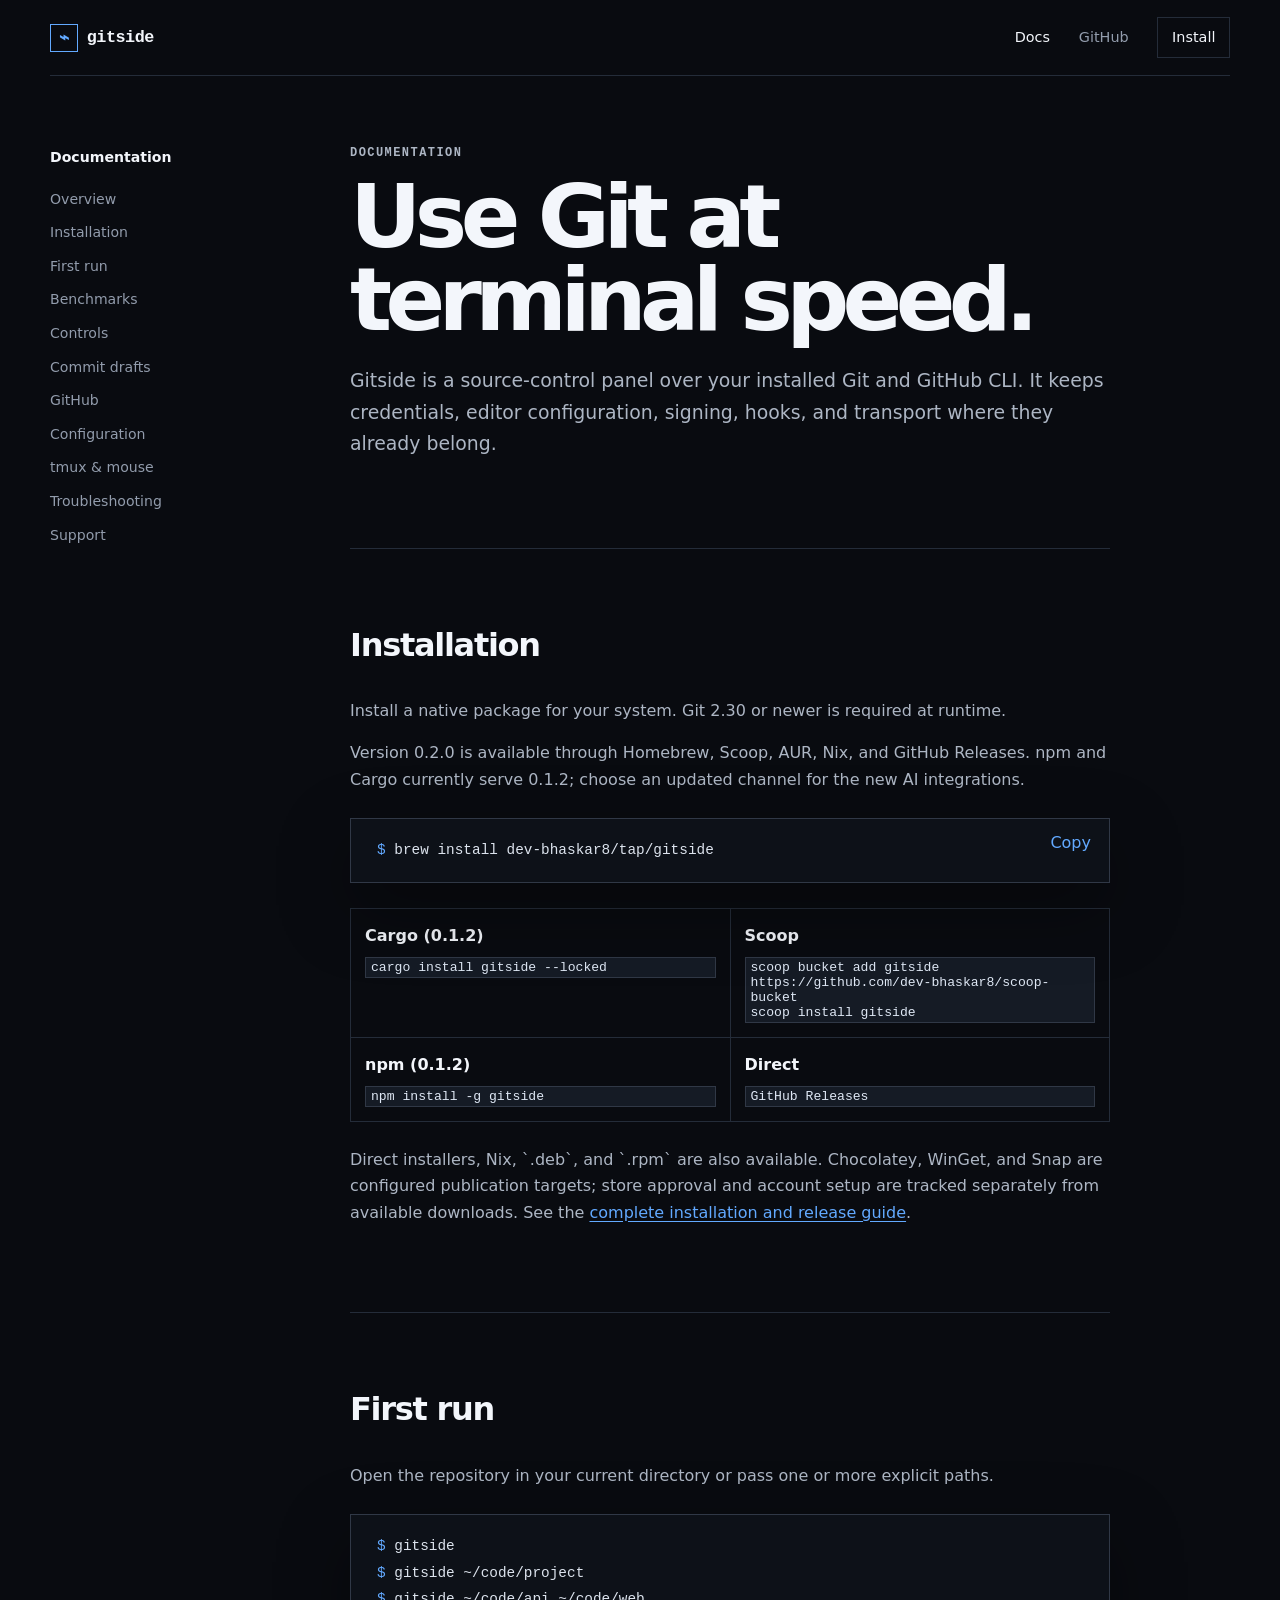
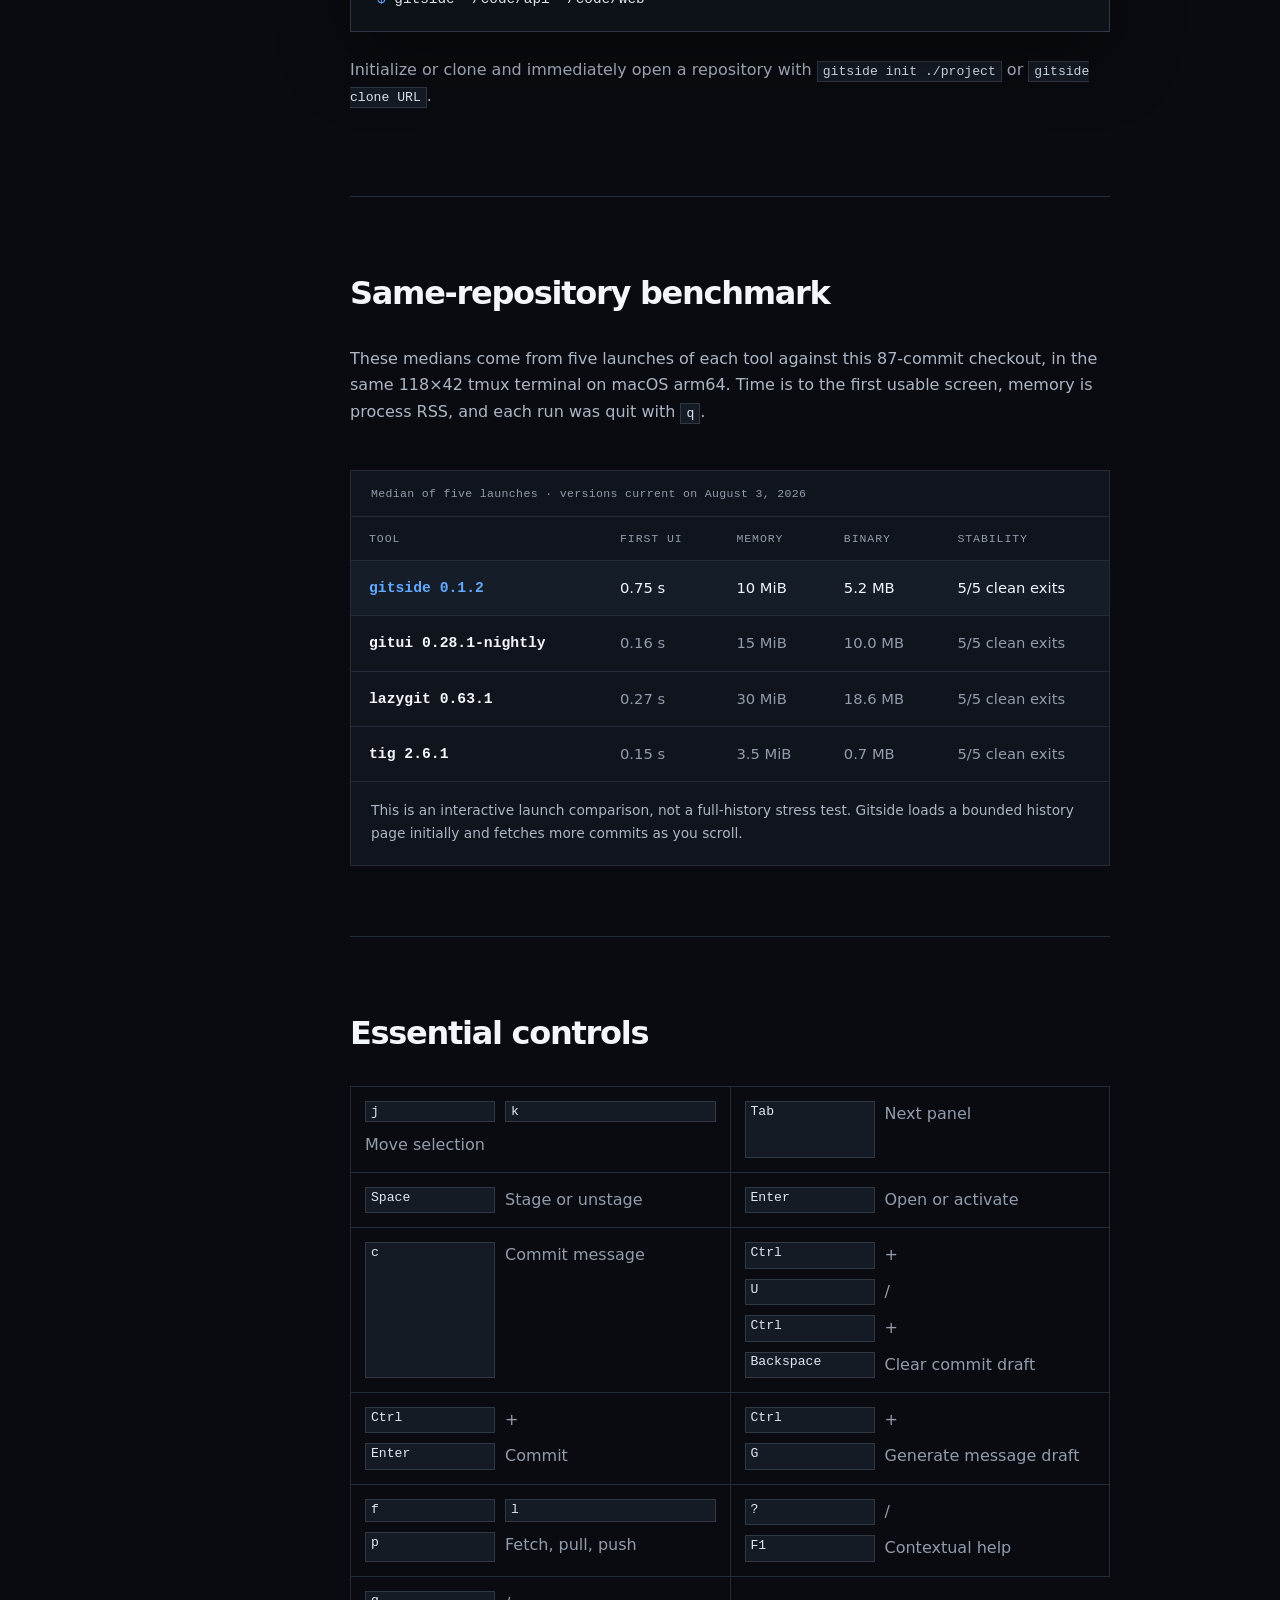
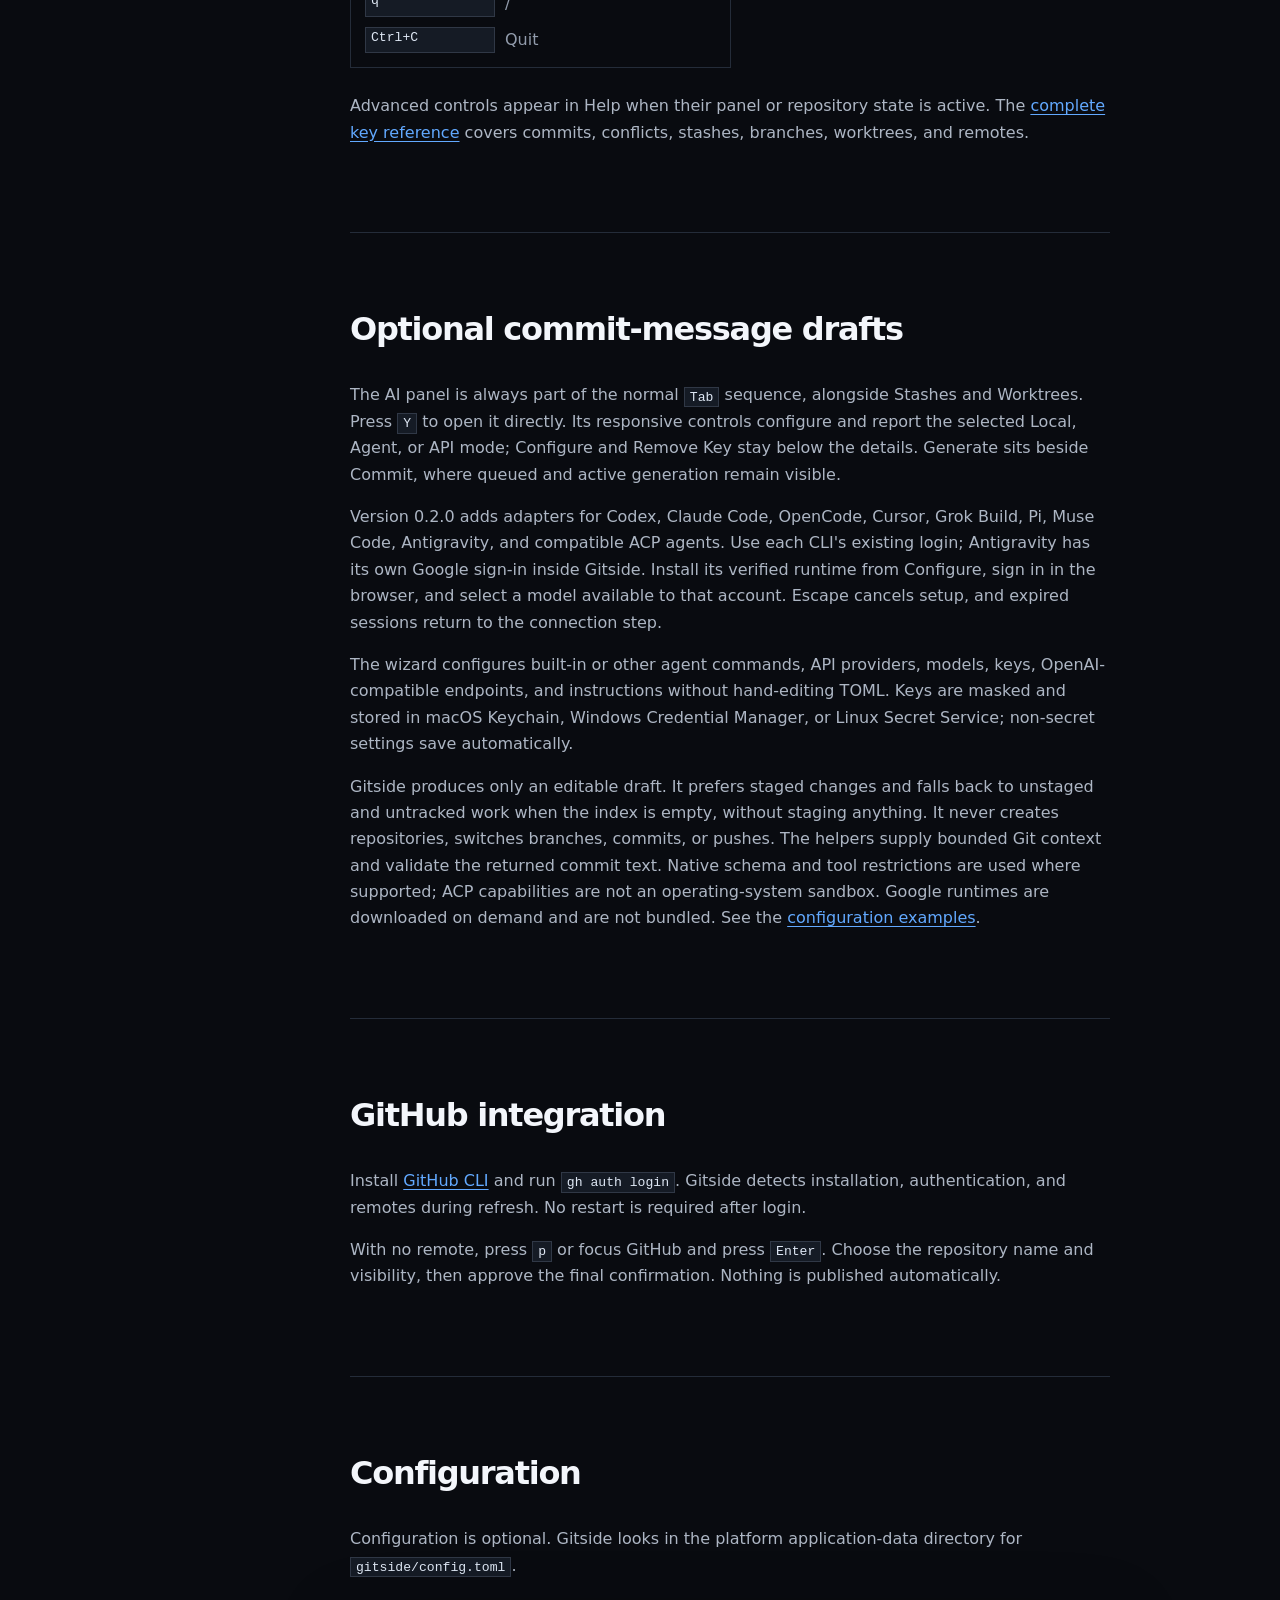
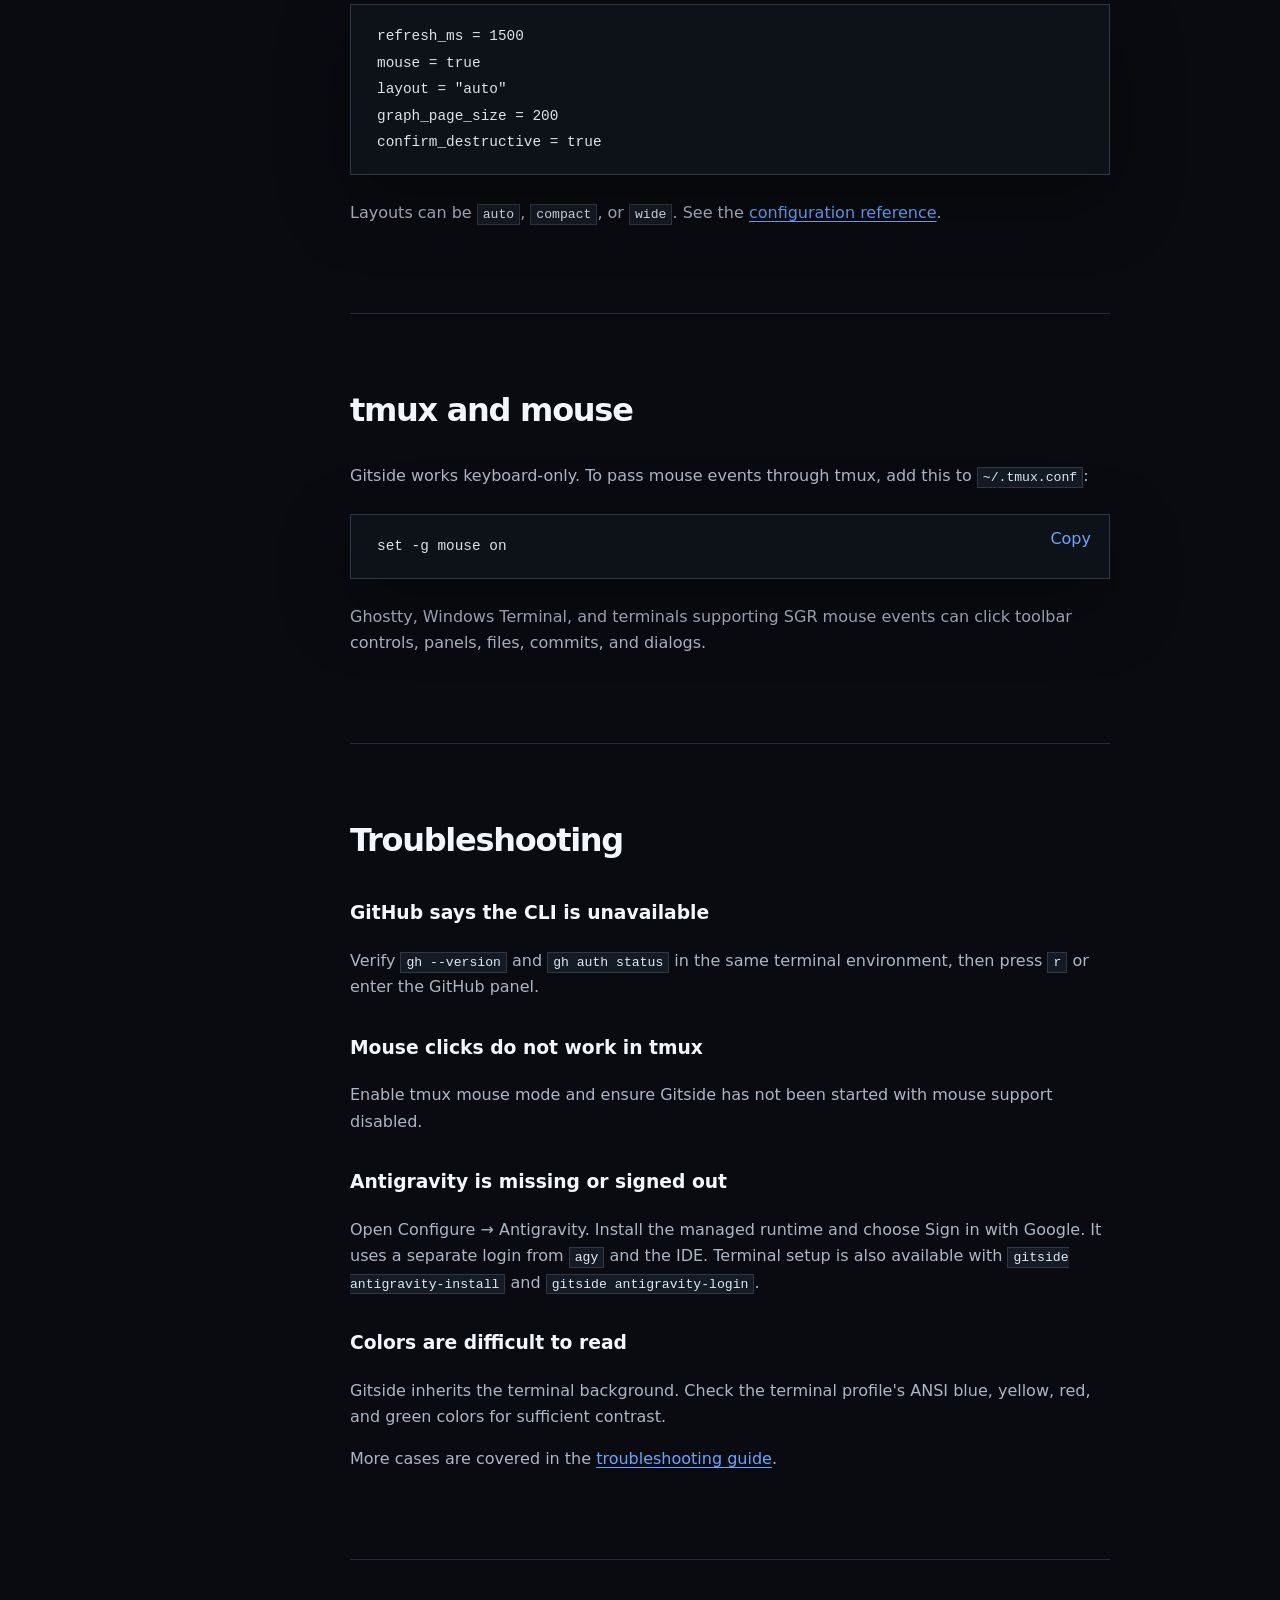
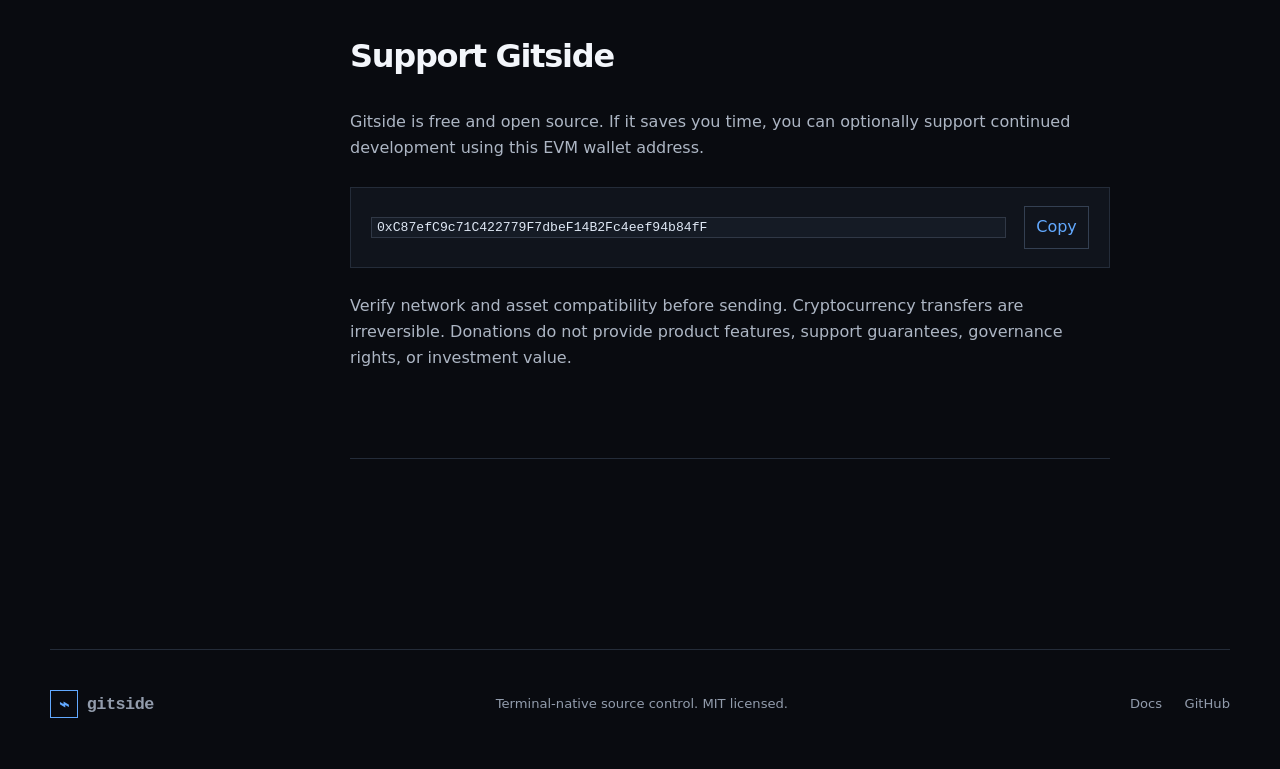
==== commit 14ebad4e: "Record published channels and remaining registry blockers" ====
--- a/site/docs/index.html
+++ b/site/docs/index.html
@@ -19,7 +19,7 @@
       </aside>
       <main id="docs-main" class="docs-content">
         <section id="overview"><p class="kicker">Documentation</p><h1>Use Git at terminal speed.</h1><p class="lead">Gitside is a source-control panel over your installed Git and GitHub CLI. It keeps credentials, editor configuration, signing, hooks, and transport where they already belong.</p></section>
-        <section id="install"><h2>Installation</h2><p>Install a native package for your system. Git 2.30 or newer is required at runtime.</p><div class="code-block"><button class="copy" data-copy="brew install dev-bhaskar8/tap/gitside" aria-label="Copy Homebrew command">Copy</button><pre><code><span>$</span> brew install dev-bhaskar8/tap/gitside</code></pre></div><div class="package-list"><div><strong>Cargo</strong><code>cargo install gitside --locked</code></div><div><strong>Scoop</strong><code>scoop bucket add gitside https://github.com/dev-bhaskar8/scoop-bucket<br>scoop install gitside</code></div><div><strong>npm</strong><code>npm install -g gitside</code></div><div><strong>Direct</strong><code>GitHub Releases</code></div></div><p>Direct installers, Nix, `.deb`, and `.rpm` are also available. Chocolatey, WinGet, and Snap are configured publication targets; store approval and account setup are tracked separately from available downloads. See the <a href="https://github.com/dev-bhaskar8/gitside/blob/main/docs/distribution.md">complete installation and release guide</a>.</p></section>
+        <section id="install"><h2>Installation</h2><p>Install a native package for your system. Git 2.30 or newer is required at runtime.</p><p>Version 0.2.0 is available through Homebrew, Scoop, AUR, Nix, and GitHub Releases. npm and Cargo currently serve 0.1.2; choose an updated channel for the new AI integrations.</p><div class="code-block"><button class="copy" data-copy="brew install dev-bhaskar8/tap/gitside" aria-label="Copy Homebrew command">Copy</button><pre><code><span>$</span> brew install dev-bhaskar8/tap/gitside</code></pre></div><div class="package-list"><div><strong>Cargo (0.1.2)</strong><code>cargo install gitside --locked</code></div><div><strong>Scoop</strong><code>scoop bucket add gitside https://github.com/dev-bhaskar8/scoop-bucket<br>scoop install gitside</code></div><div><strong>npm (0.1.2)</strong><code>npm install -g gitside</code></div><div><strong>Direct</strong><code>GitHub Releases</code></div></div><p>Direct installers, Nix, `.deb`, and `.rpm` are also available. Chocolatey, WinGet, and Snap are configured publication targets; store approval and account setup are tracked separately from available downloads. See the <a href="https://github.com/dev-bhaskar8/gitside/blob/main/docs/distribution.md">complete installation and release guide</a>.</p></section>
         <section id="start"><h2>First run</h2><p>Open the repository in your current directory or pass one or more explicit paths.</p><div class="code-block"><pre><code><span>$</span> gitside
 <span>$</span> gitside ~/code/project
 <span>$</span> gitside ~/code/api ~/code/web</code></pre></div><p>Initialize or clone and immediately open a repository with <code>gitside init ./project</code> or <code>gitside clone URL</code>.</p></section>
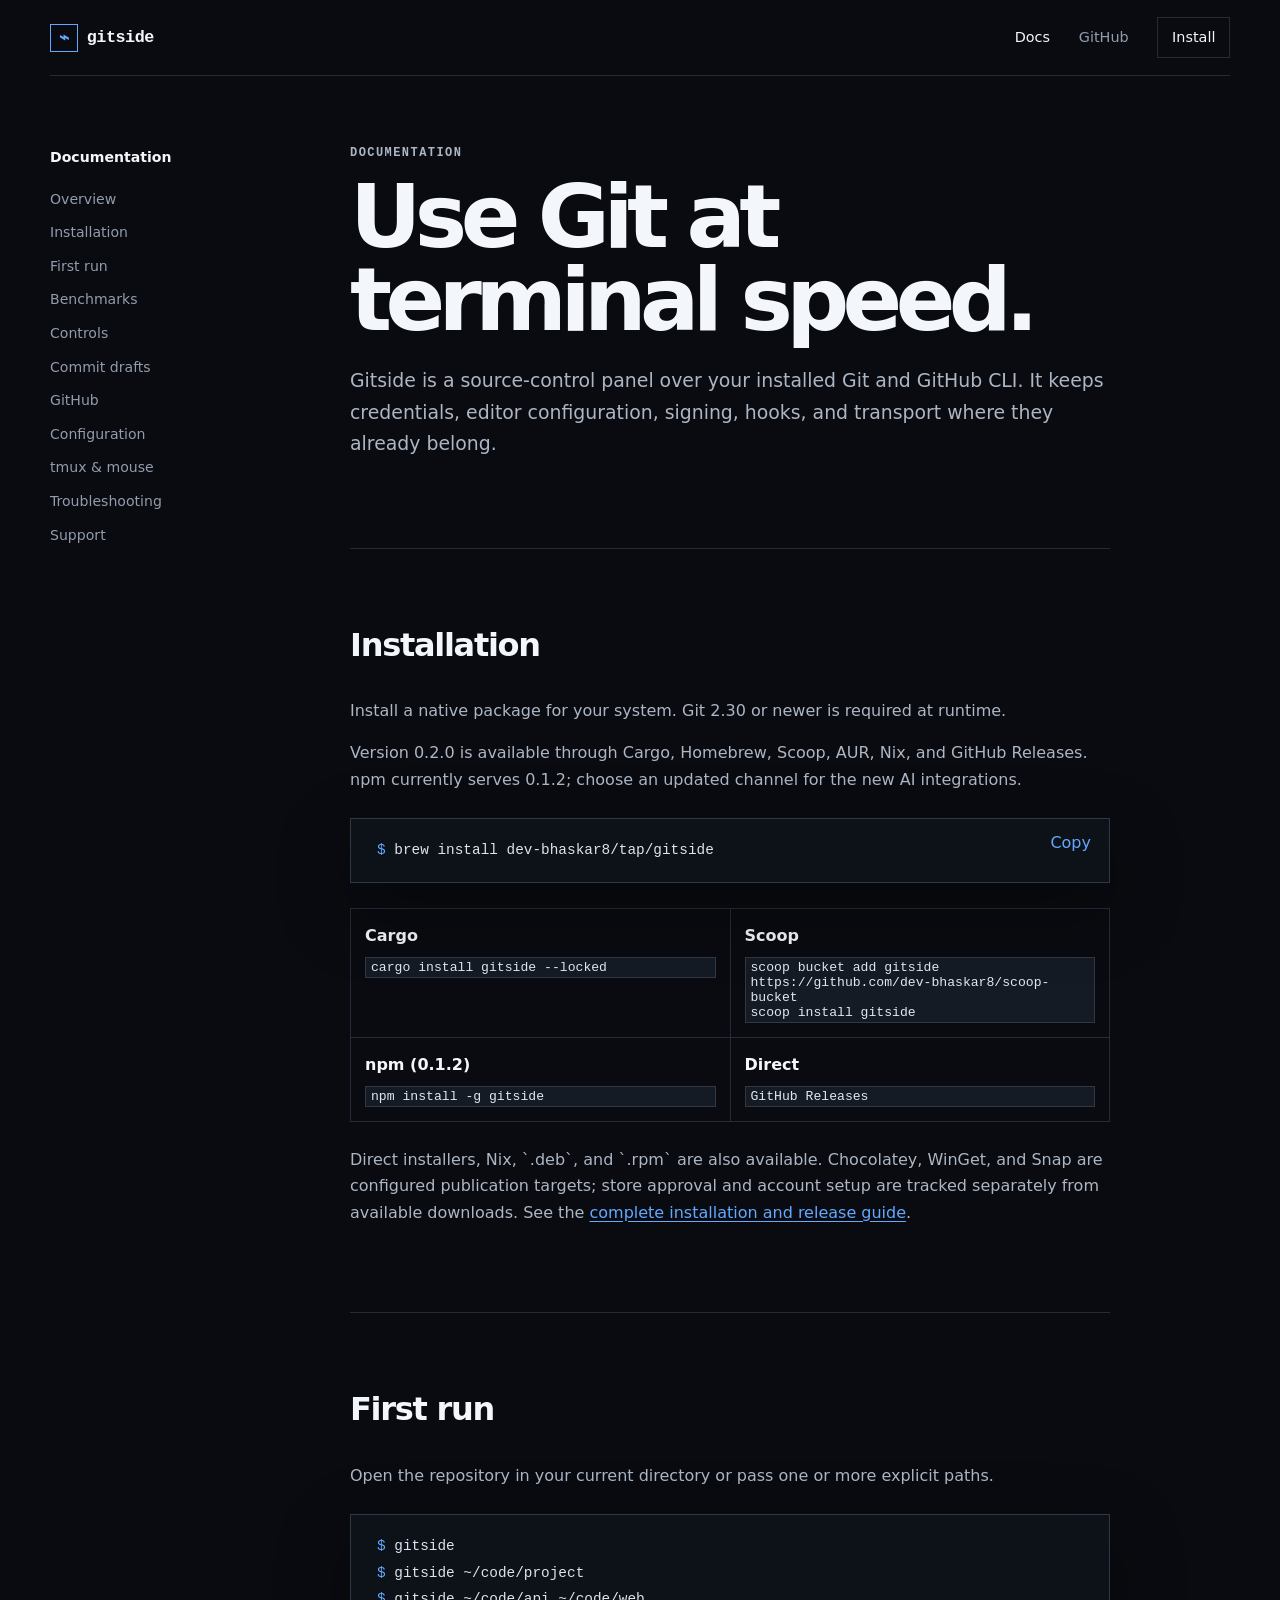
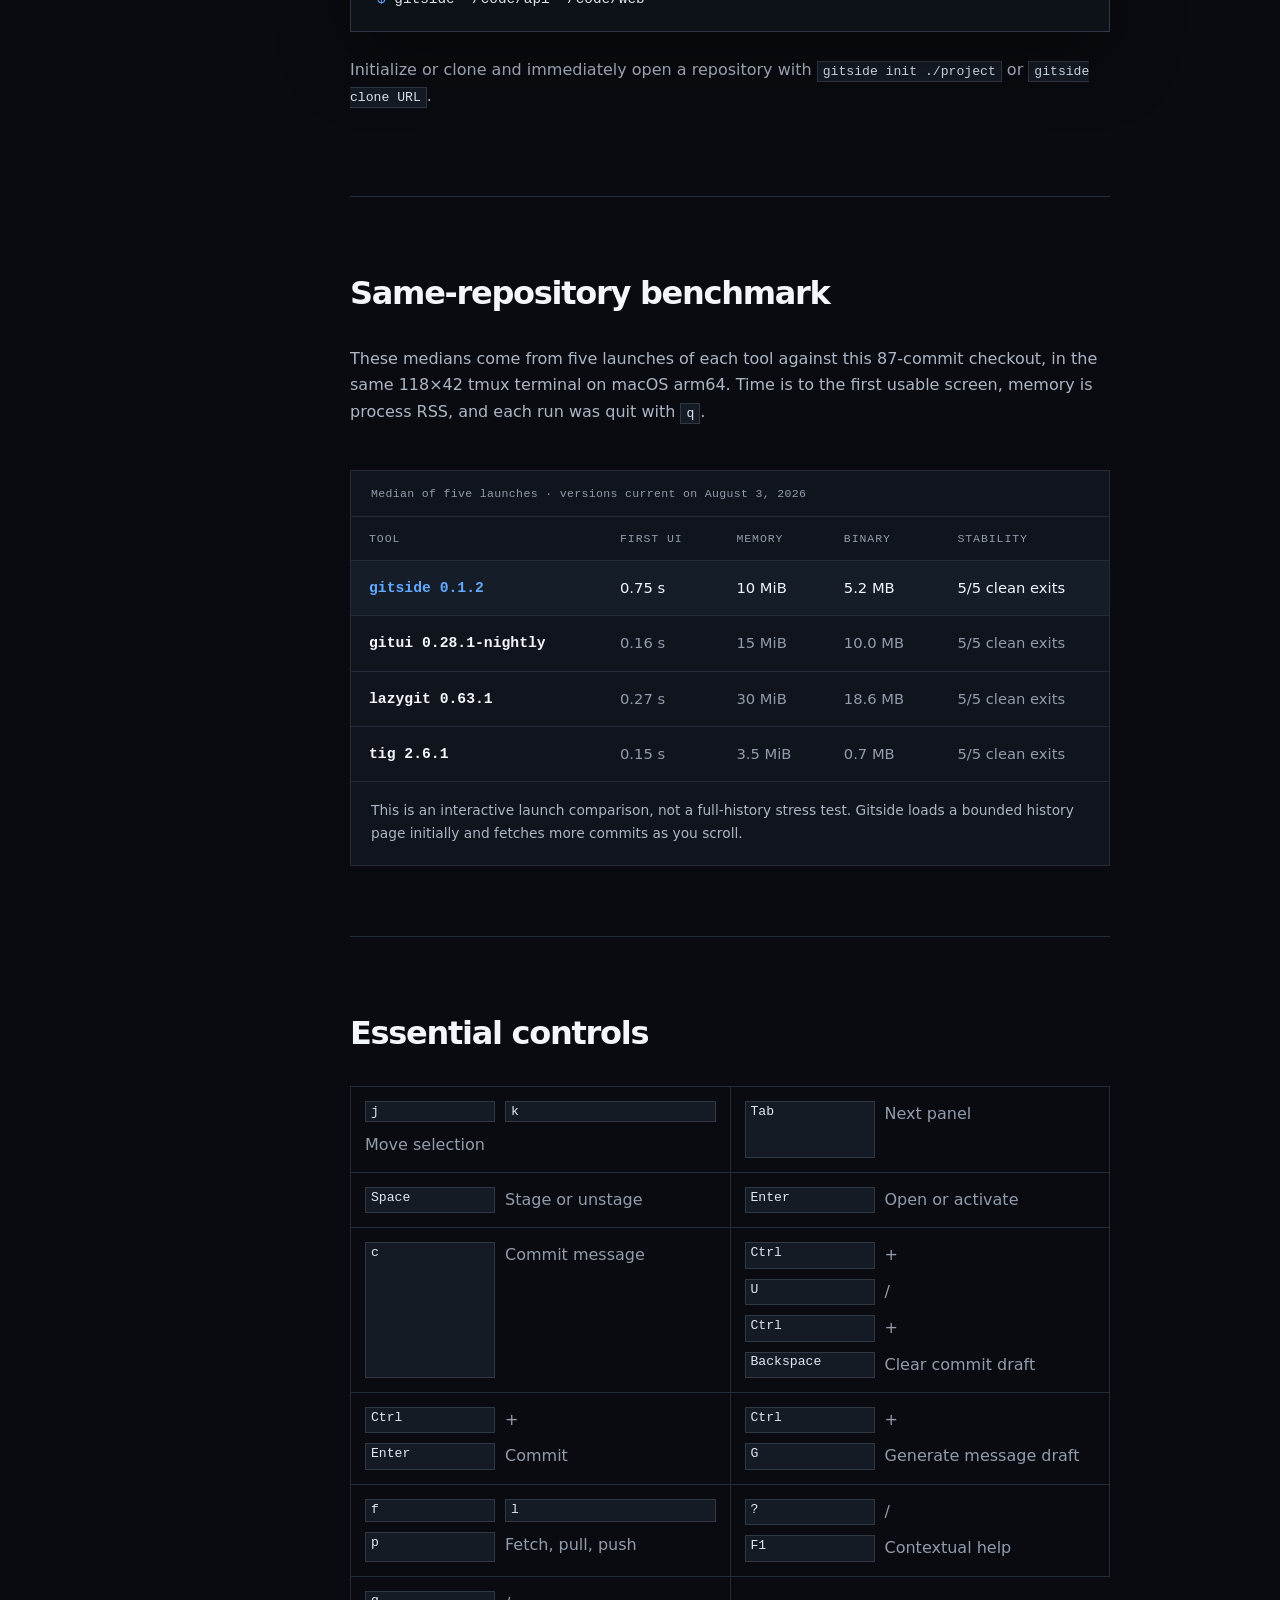
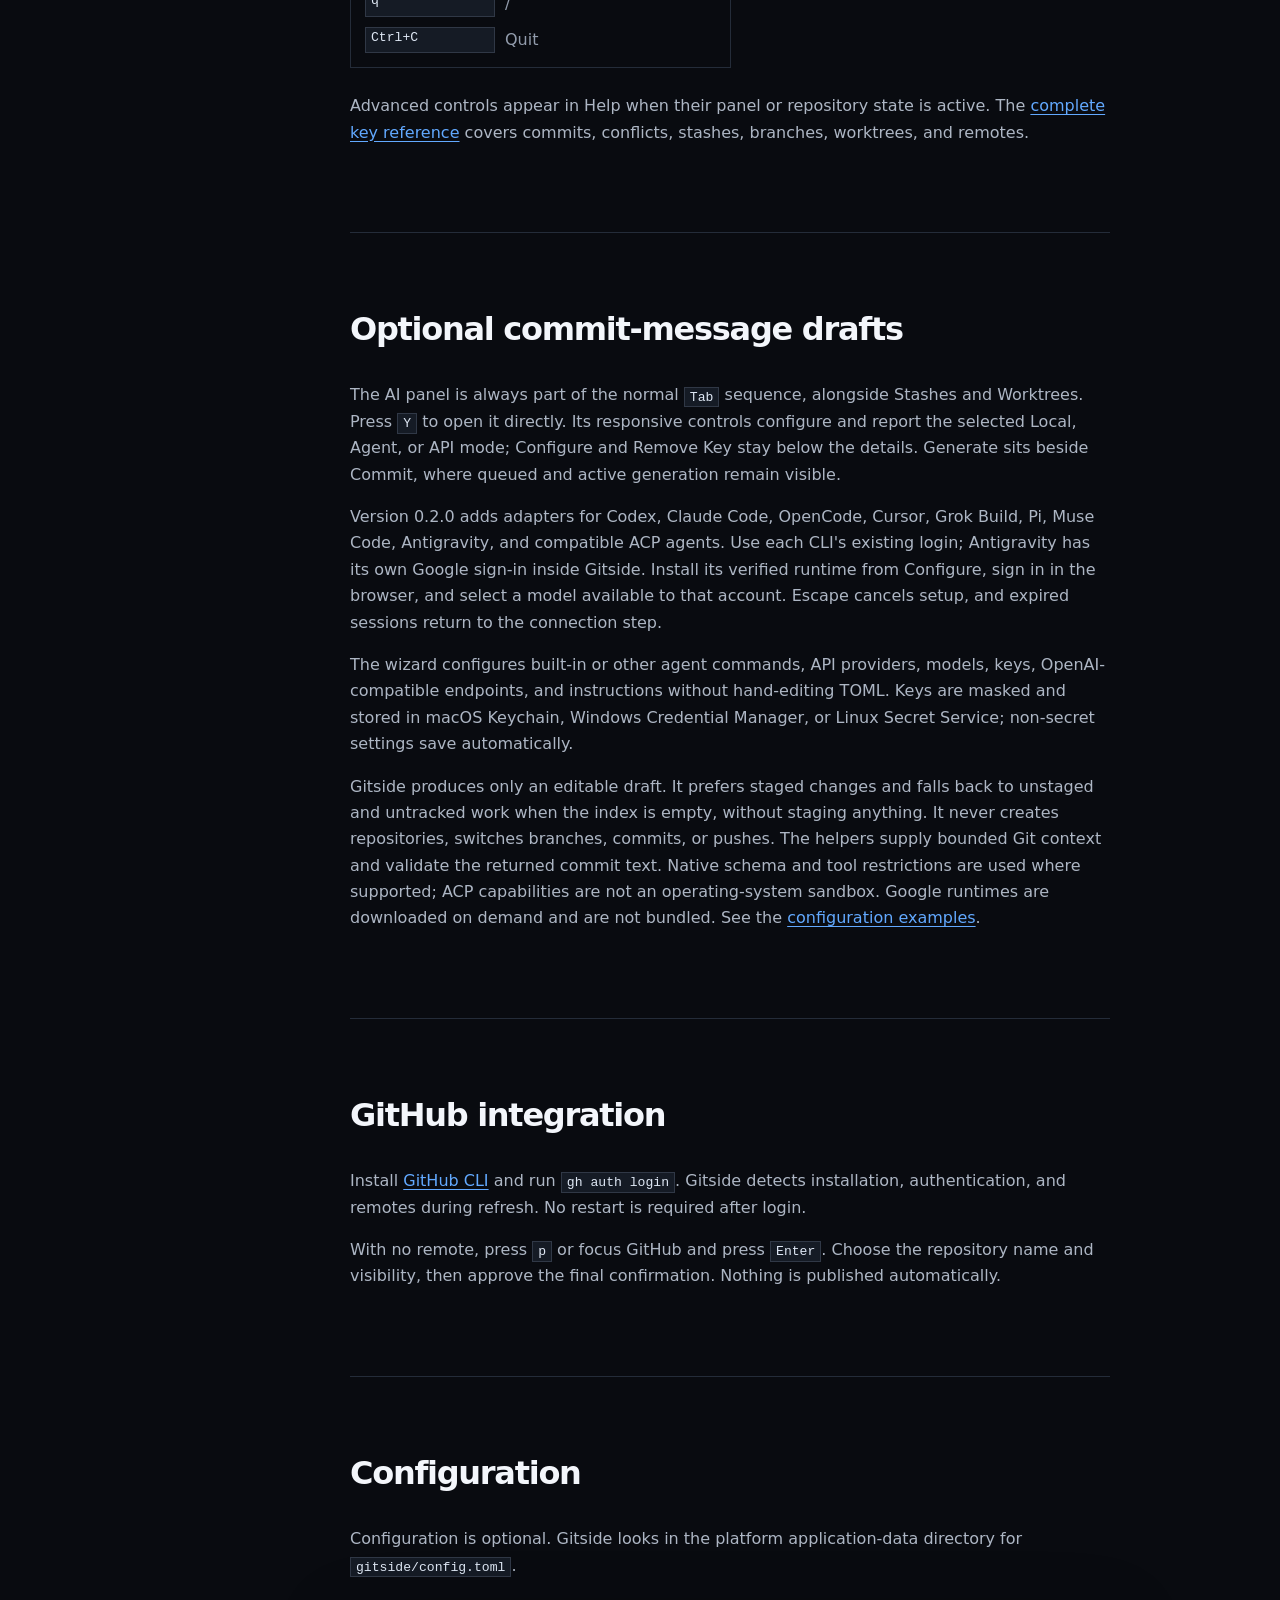
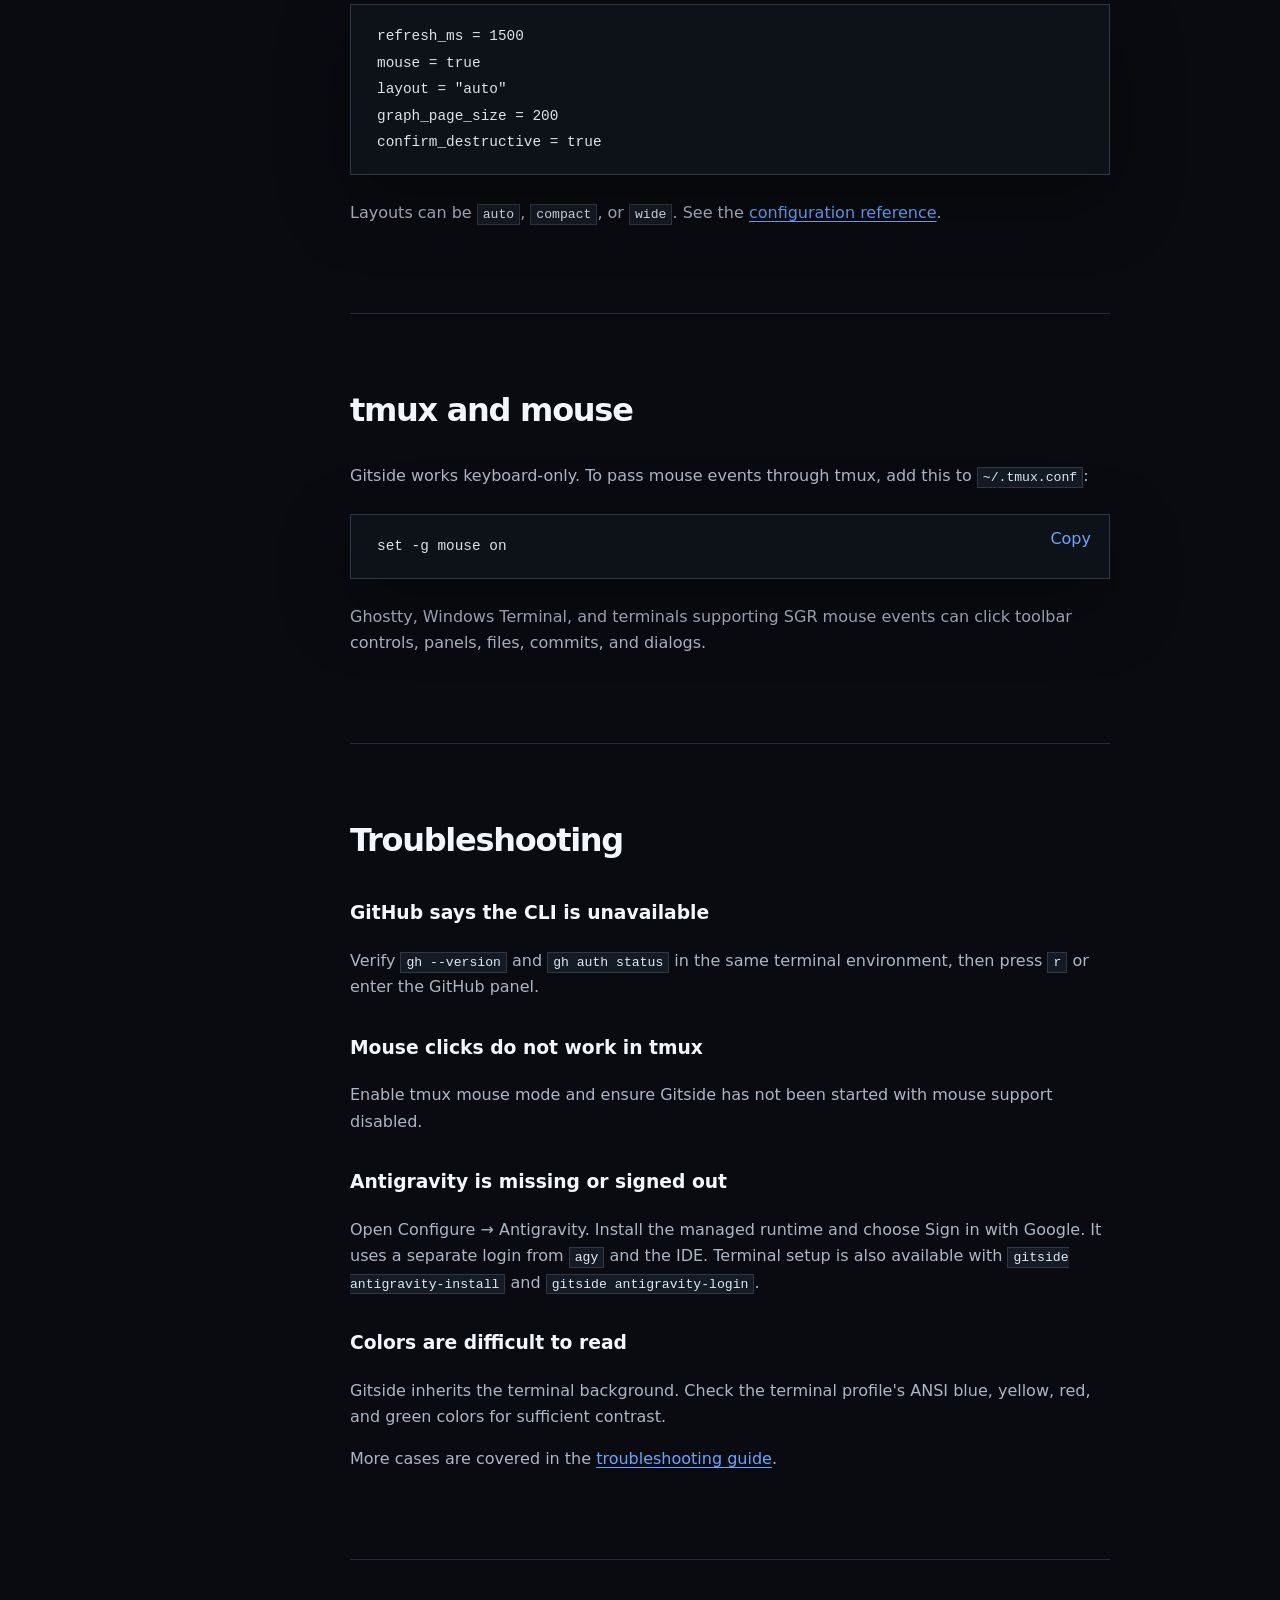
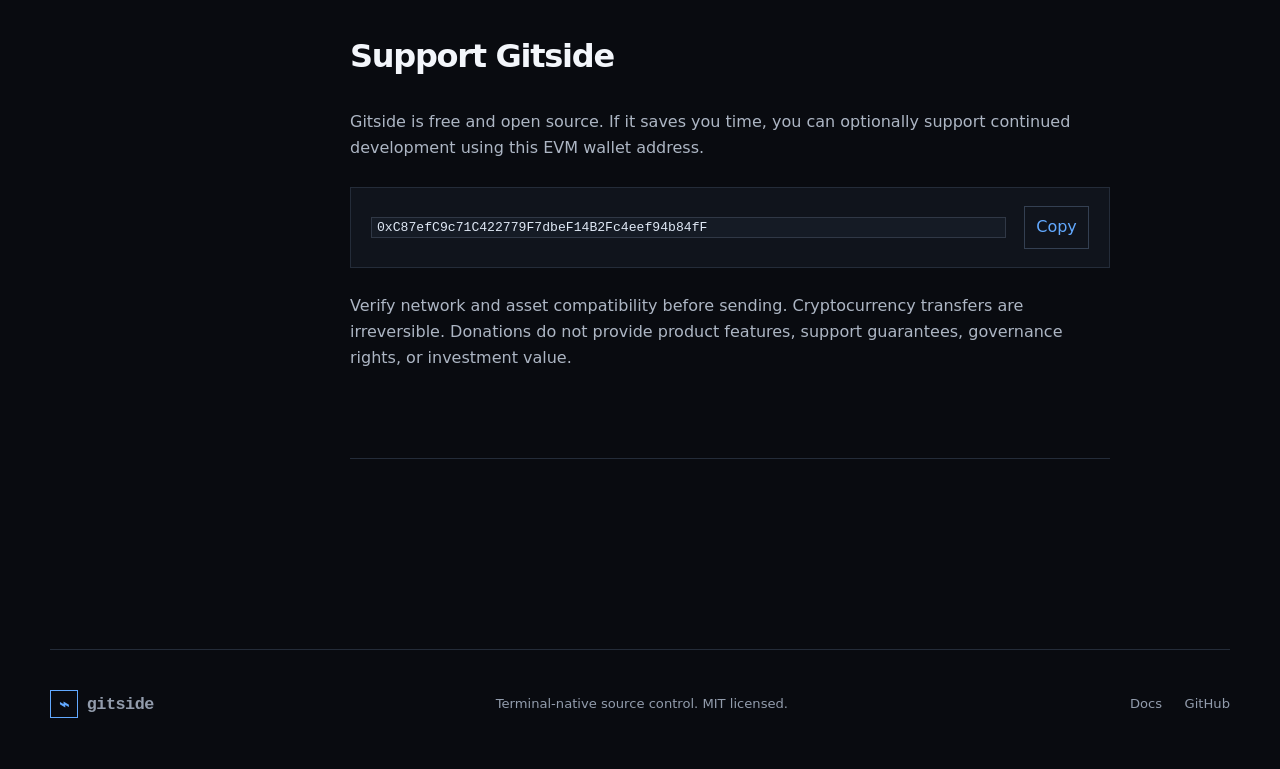
==== commit 137756dd: "Record Cargo publication and npm two-factor requirements" ====
--- a/site/docs/index.html
+++ b/site/docs/index.html
@@ -19,7 +19,7 @@
       </aside>
       <main id="docs-main" class="docs-content">
         <section id="overview"><p class="kicker">Documentation</p><h1>Use Git at terminal speed.</h1><p class="lead">Gitside is a source-control panel over your installed Git and GitHub CLI. It keeps credentials, editor configuration, signing, hooks, and transport where they already belong.</p></section>
-        <section id="install"><h2>Installation</h2><p>Install a native package for your system. Git 2.30 or newer is required at runtime.</p><p>Version 0.2.0 is available through Homebrew, Scoop, AUR, Nix, and GitHub Releases. npm and Cargo currently serve 0.1.2; choose an updated channel for the new AI integrations.</p><div class="code-block"><button class="copy" data-copy="brew install dev-bhaskar8/tap/gitside" aria-label="Copy Homebrew command">Copy</button><pre><code><span>$</span> brew install dev-bhaskar8/tap/gitside</code></pre></div><div class="package-list"><div><strong>Cargo (0.1.2)</strong><code>cargo install gitside --locked</code></div><div><strong>Scoop</strong><code>scoop bucket add gitside https://github.com/dev-bhaskar8/scoop-bucket<br>scoop install gitside</code></div><div><strong>npm (0.1.2)</strong><code>npm install -g gitside</code></div><div><strong>Direct</strong><code>GitHub Releases</code></div></div><p>Direct installers, Nix, `.deb`, and `.rpm` are also available. Chocolatey, WinGet, and Snap are configured publication targets; store approval and account setup are tracked separately from available downloads. See the <a href="https://github.com/dev-bhaskar8/gitside/blob/main/docs/distribution.md">complete installation and release guide</a>.</p></section>
+        <section id="install"><h2>Installation</h2><p>Install a native package for your system. Git 2.30 or newer is required at runtime.</p><p>Version 0.2.0 is available through Cargo, Homebrew, Scoop, AUR, Nix, and GitHub Releases. npm currently serves 0.1.2; choose an updated channel for the new AI integrations.</p><div class="code-block"><button class="copy" data-copy="brew install dev-bhaskar8/tap/gitside" aria-label="Copy Homebrew command">Copy</button><pre><code><span>$</span> brew install dev-bhaskar8/tap/gitside</code></pre></div><div class="package-list"><div><strong>Cargo</strong><code>cargo install gitside --locked</code></div><div><strong>Scoop</strong><code>scoop bucket add gitside https://github.com/dev-bhaskar8/scoop-bucket<br>scoop install gitside</code></div><div><strong>npm (0.1.2)</strong><code>npm install -g gitside</code></div><div><strong>Direct</strong><code>GitHub Releases</code></div></div><p>Direct installers, Nix, `.deb`, and `.rpm` are also available. Chocolatey, WinGet, and Snap are configured publication targets; store approval and account setup are tracked separately from available downloads. See the <a href="https://github.com/dev-bhaskar8/gitside/blob/main/docs/distribution.md">complete installation and release guide</a>.</p></section>
         <section id="start"><h2>First run</h2><p>Open the repository in your current directory or pass one or more explicit paths.</p><div class="code-block"><pre><code><span>$</span> gitside
 <span>$</span> gitside ~/code/project
 <span>$</span> gitside ~/code/api ~/code/web</code></pre></div><p>Initialize or clone and immediately open a repository with <code>gitside init ./project</code> or <code>gitside clone URL</code>.</p></section>
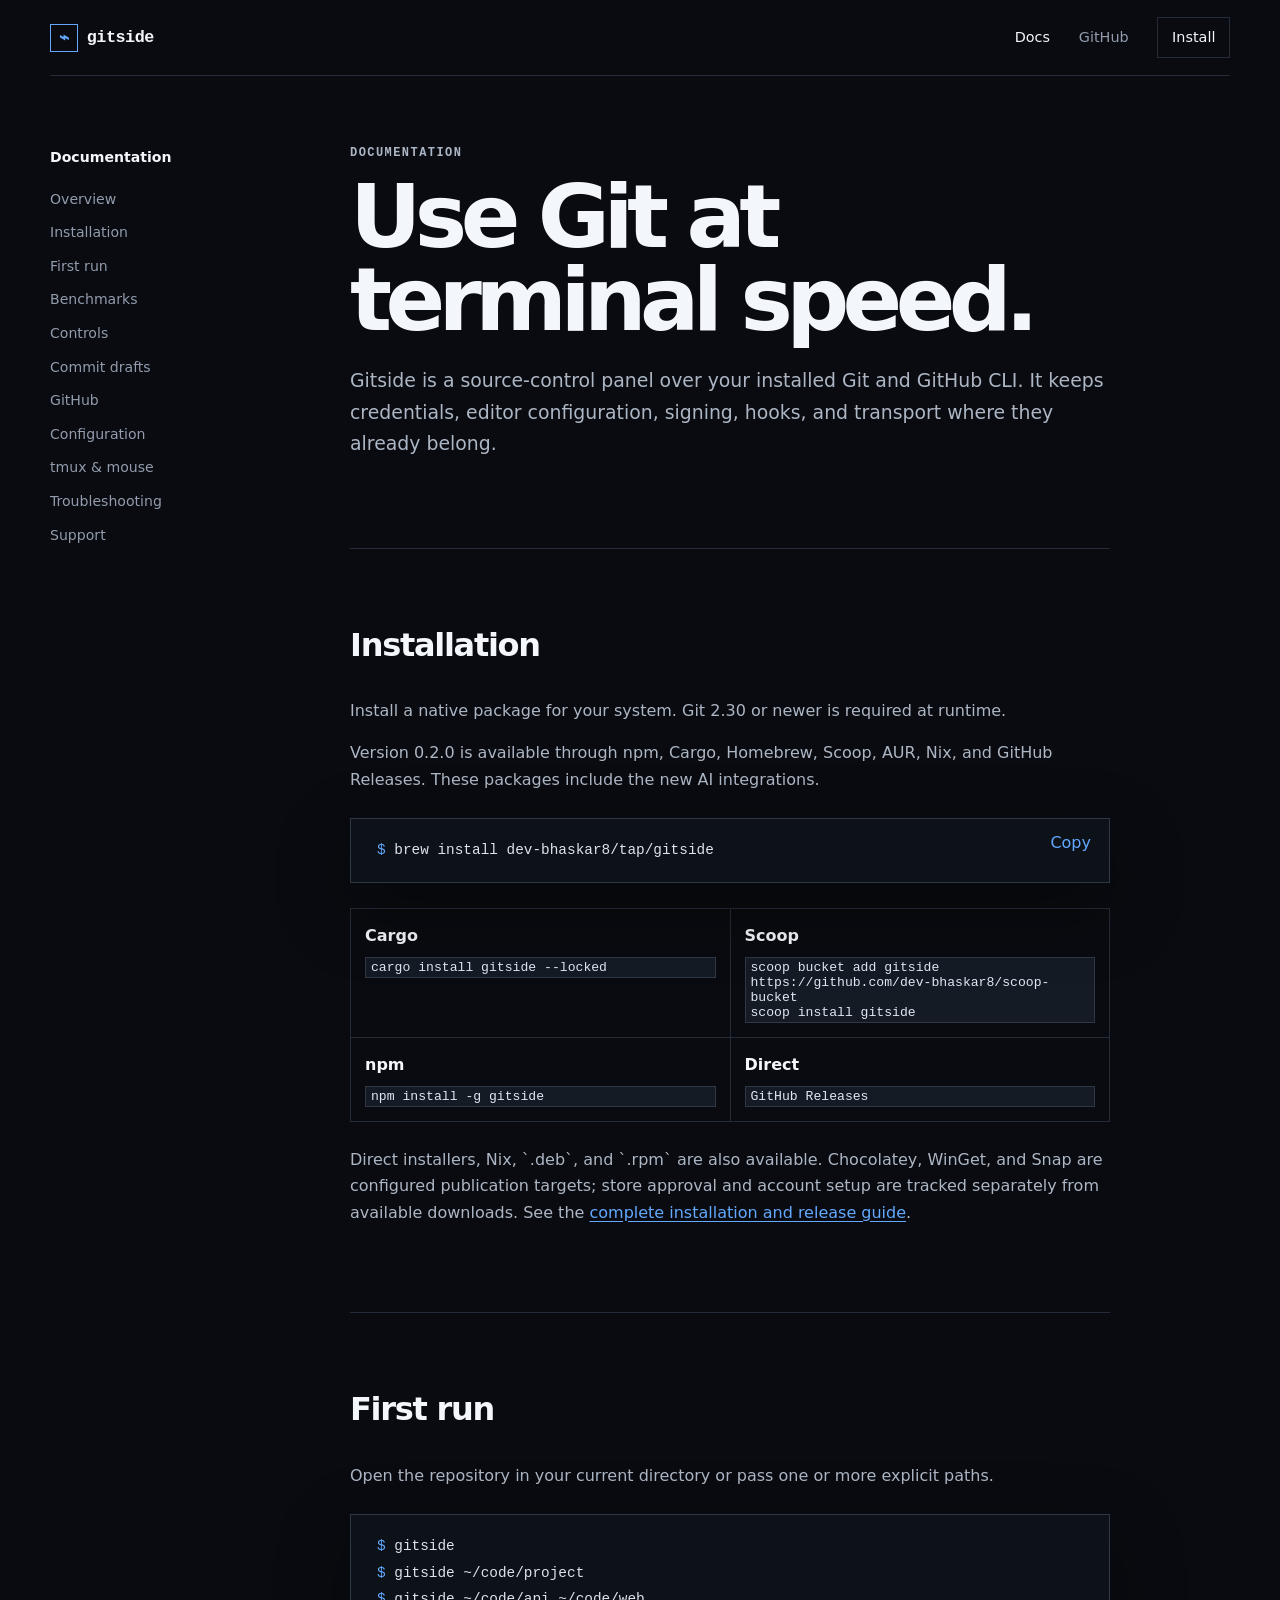
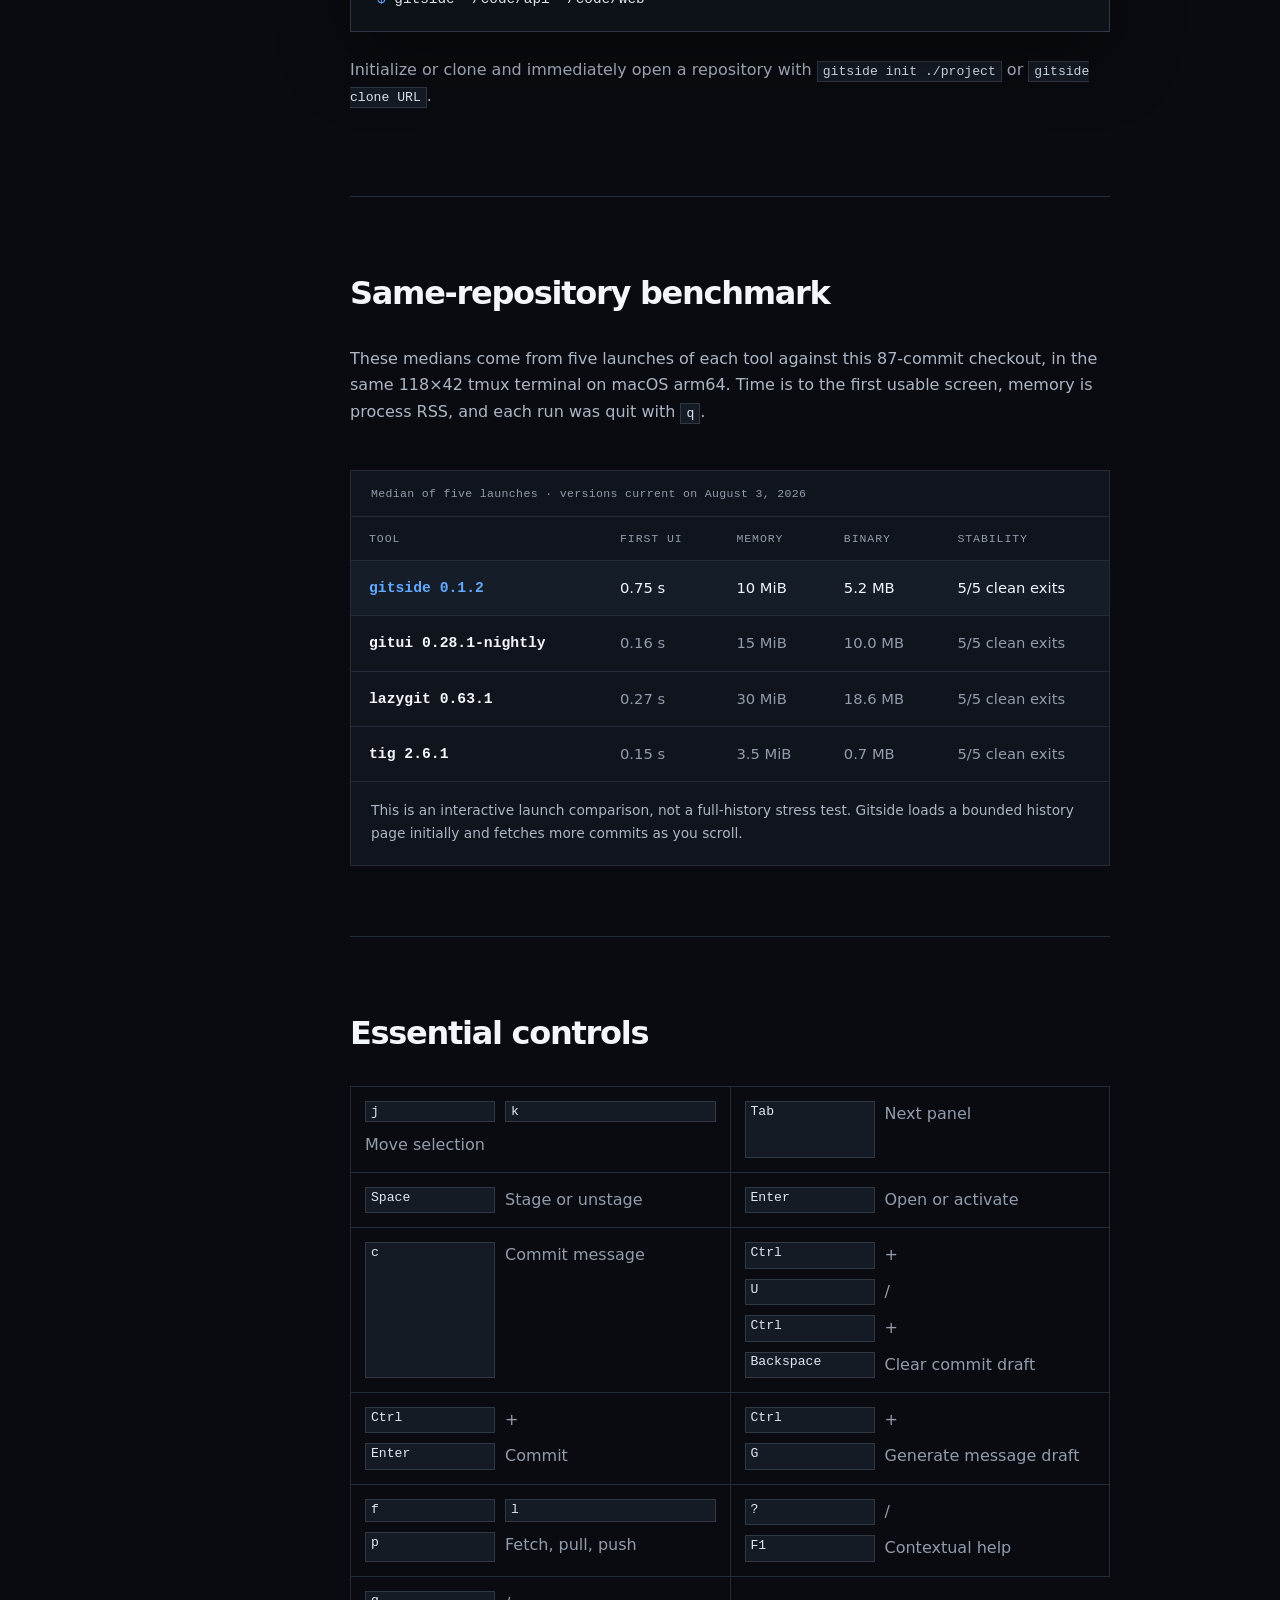
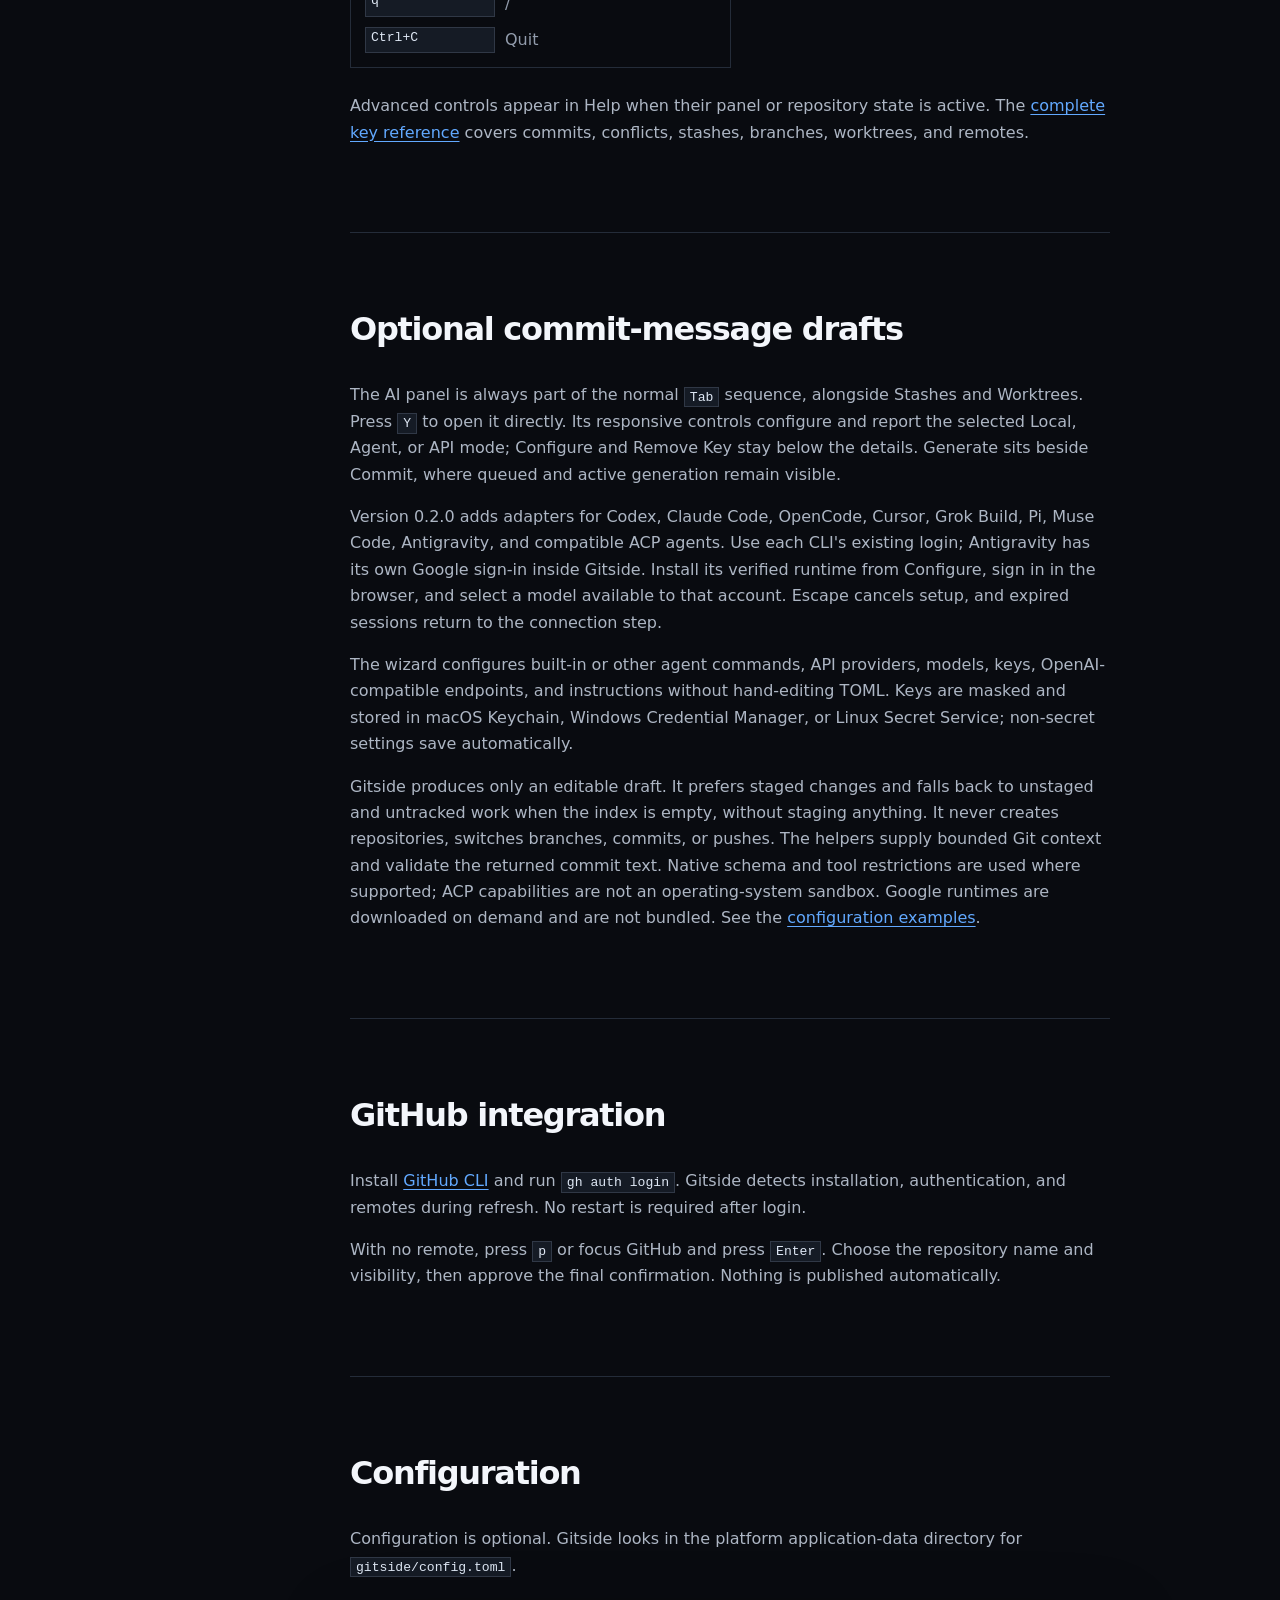
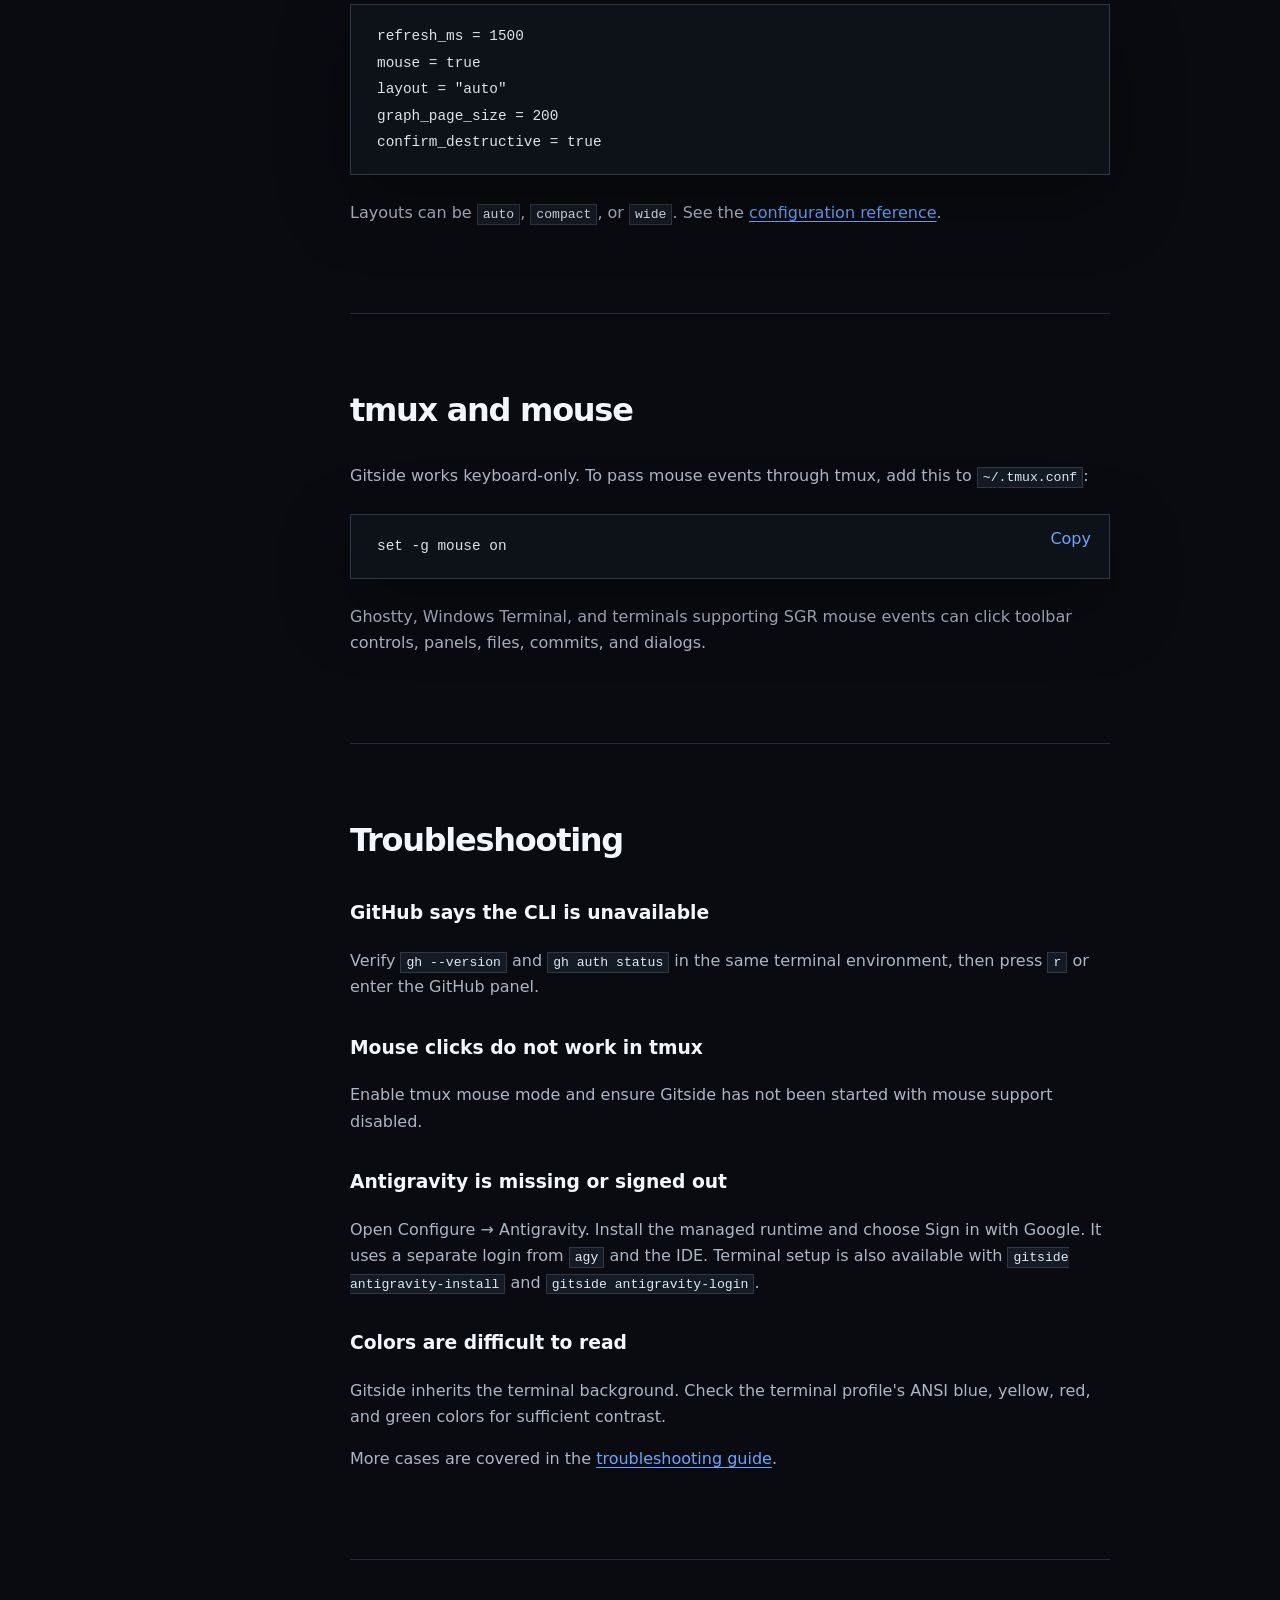
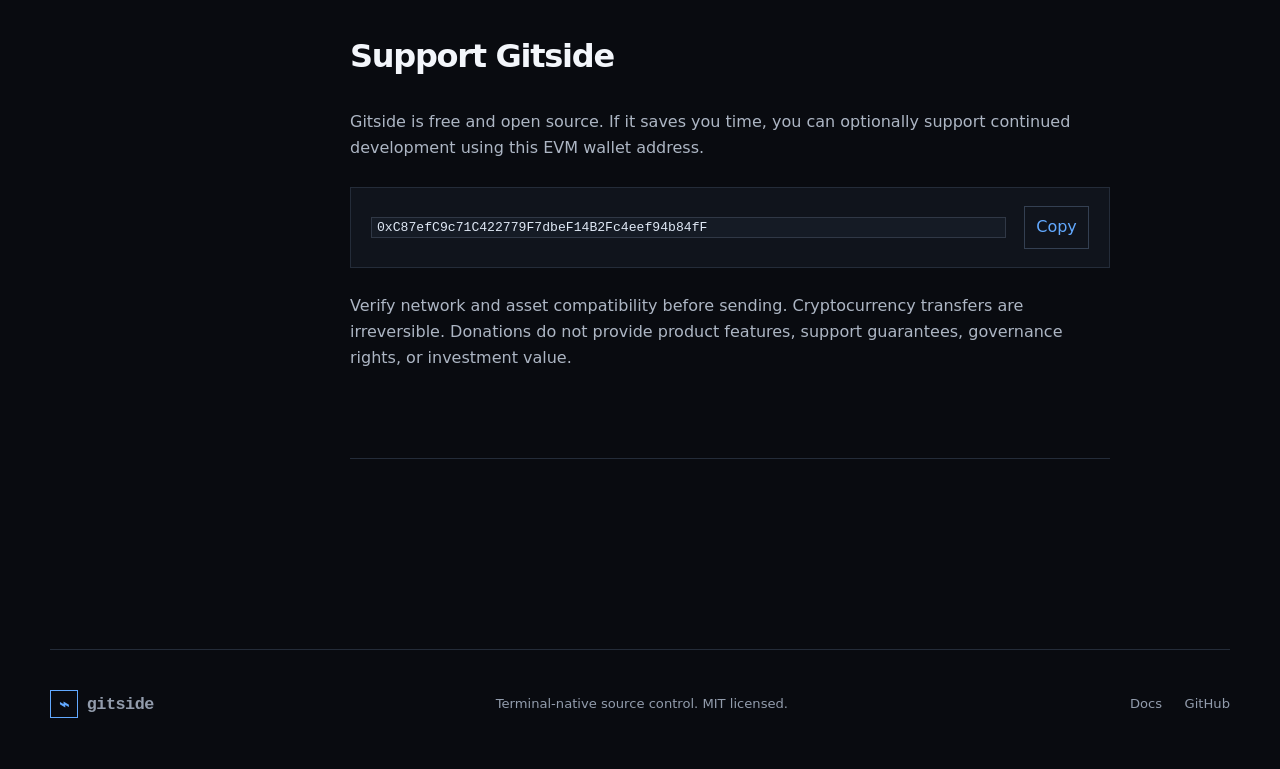
==== commit b22af84f: "Confirm npm and Cargo 0.2.0 are publicly available" ====
--- a/site/docs/index.html
+++ b/site/docs/index.html
@@ -19,7 +19,7 @@
       </aside>
       <main id="docs-main" class="docs-content">
         <section id="overview"><p class="kicker">Documentation</p><h1>Use Git at terminal speed.</h1><p class="lead">Gitside is a source-control panel over your installed Git and GitHub CLI. It keeps credentials, editor configuration, signing, hooks, and transport where they already belong.</p></section>
-        <section id="install"><h2>Installation</h2><p>Install a native package for your system. Git 2.30 or newer is required at runtime.</p><p>Version 0.2.0 is available through Cargo, Homebrew, Scoop, AUR, Nix, and GitHub Releases. npm currently serves 0.1.2; choose an updated channel for the new AI integrations.</p><div class="code-block"><button class="copy" data-copy="brew install dev-bhaskar8/tap/gitside" aria-label="Copy Homebrew command">Copy</button><pre><code><span>$</span> brew install dev-bhaskar8/tap/gitside</code></pre></div><div class="package-list"><div><strong>Cargo</strong><code>cargo install gitside --locked</code></div><div><strong>Scoop</strong><code>scoop bucket add gitside https://github.com/dev-bhaskar8/scoop-bucket<br>scoop install gitside</code></div><div><strong>npm (0.1.2)</strong><code>npm install -g gitside</code></div><div><strong>Direct</strong><code>GitHub Releases</code></div></div><p>Direct installers, Nix, `.deb`, and `.rpm` are also available. Chocolatey, WinGet, and Snap are configured publication targets; store approval and account setup are tracked separately from available downloads. See the <a href="https://github.com/dev-bhaskar8/gitside/blob/main/docs/distribution.md">complete installation and release guide</a>.</p></section>
+        <section id="install"><h2>Installation</h2><p>Install a native package for your system. Git 2.30 or newer is required at runtime.</p><p>Version 0.2.0 is available through npm, Cargo, Homebrew, Scoop, AUR, Nix, and GitHub Releases. These packages include the new AI integrations.</p><div class="code-block"><button class="copy" data-copy="brew install dev-bhaskar8/tap/gitside" aria-label="Copy Homebrew command">Copy</button><pre><code><span>$</span> brew install dev-bhaskar8/tap/gitside</code></pre></div><div class="package-list"><div><strong>Cargo</strong><code>cargo install gitside --locked</code></div><div><strong>Scoop</strong><code>scoop bucket add gitside https://github.com/dev-bhaskar8/scoop-bucket<br>scoop install gitside</code></div><div><strong>npm</strong><code>npm install -g gitside</code></div><div><strong>Direct</strong><code>GitHub Releases</code></div></div><p>Direct installers, Nix, `.deb`, and `.rpm` are also available. Chocolatey, WinGet, and Snap are configured publication targets; store approval and account setup are tracked separately from available downloads. See the <a href="https://github.com/dev-bhaskar8/gitside/blob/main/docs/distribution.md">complete installation and release guide</a>.</p></section>
         <section id="start"><h2>First run</h2><p>Open the repository in your current directory or pass one or more explicit paths.</p><div class="code-block"><pre><code><span>$</span> gitside
 <span>$</span> gitside ~/code/project
 <span>$</span> gitside ~/code/api ~/code/web</code></pre></div><p>Initialize or clone and immediately open a repository with <code>gitside init ./project</code> or <code>gitside clone URL</code>.</p></section>
